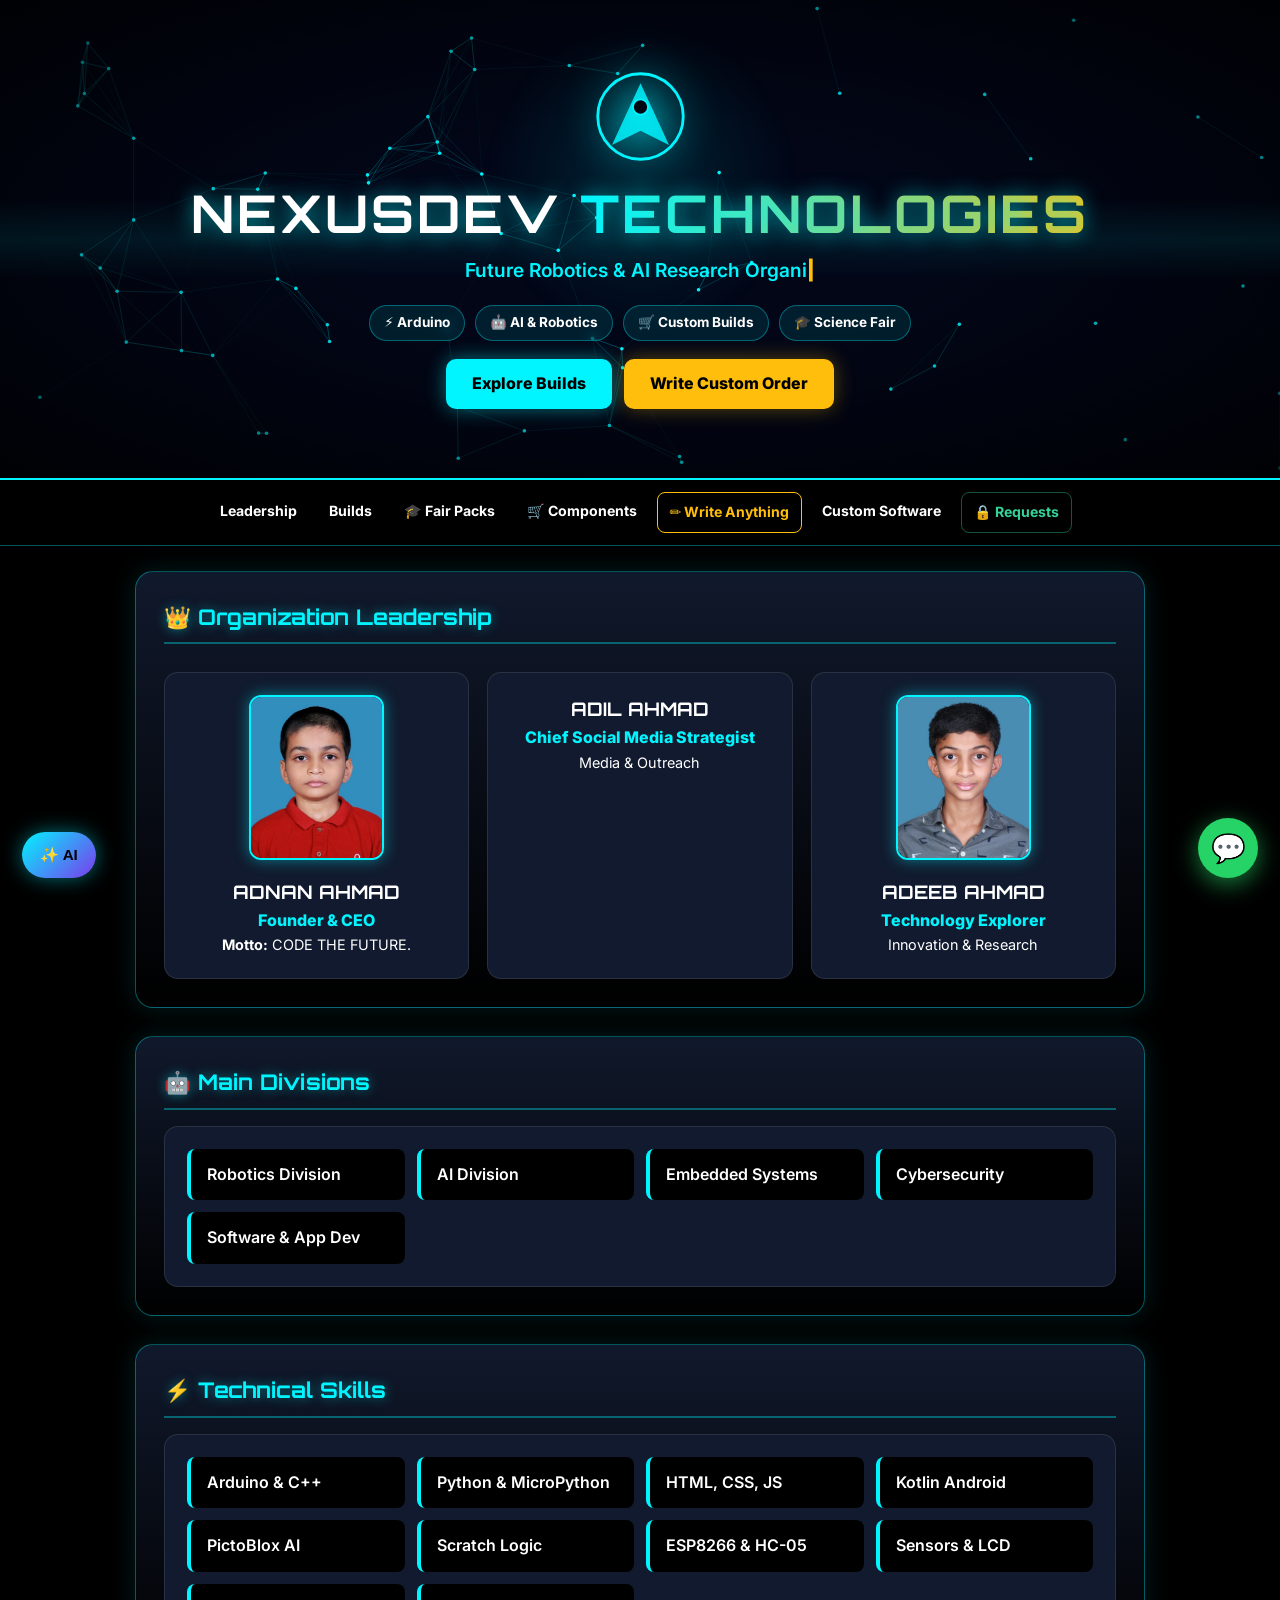
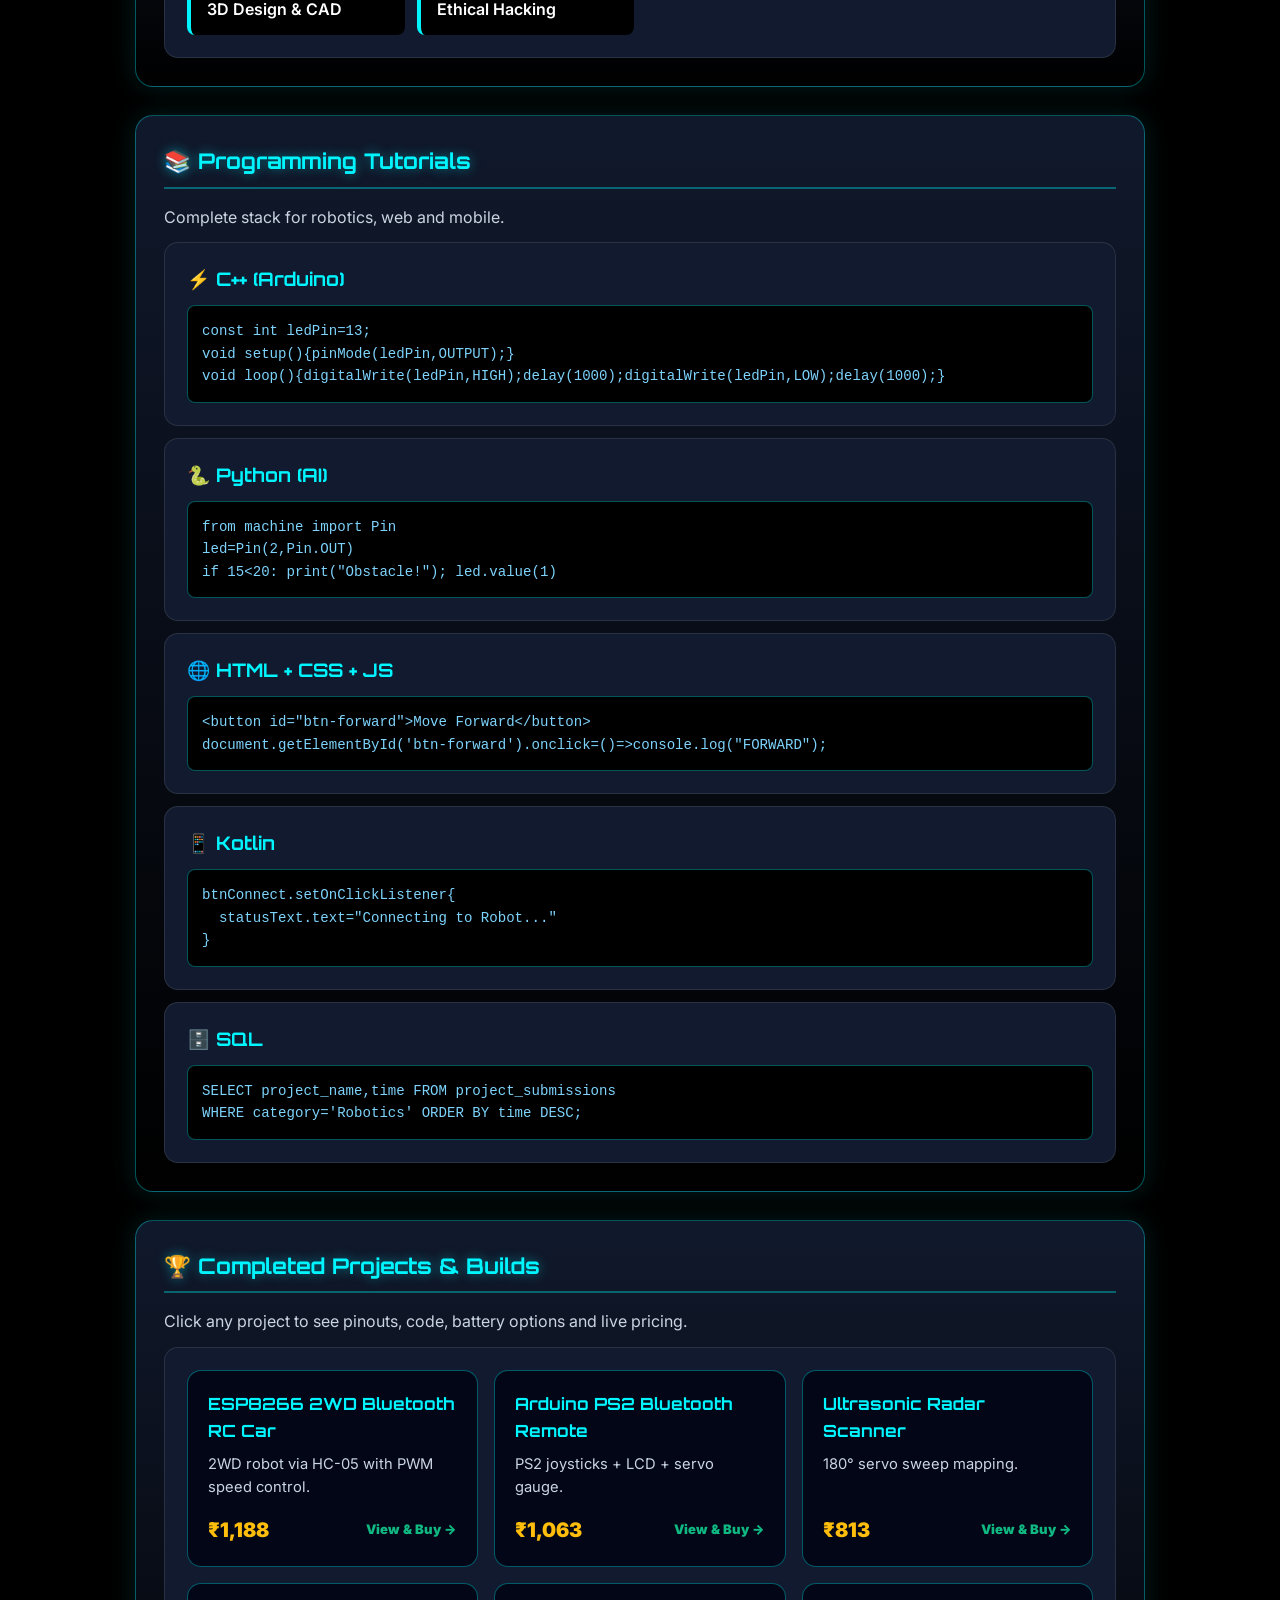
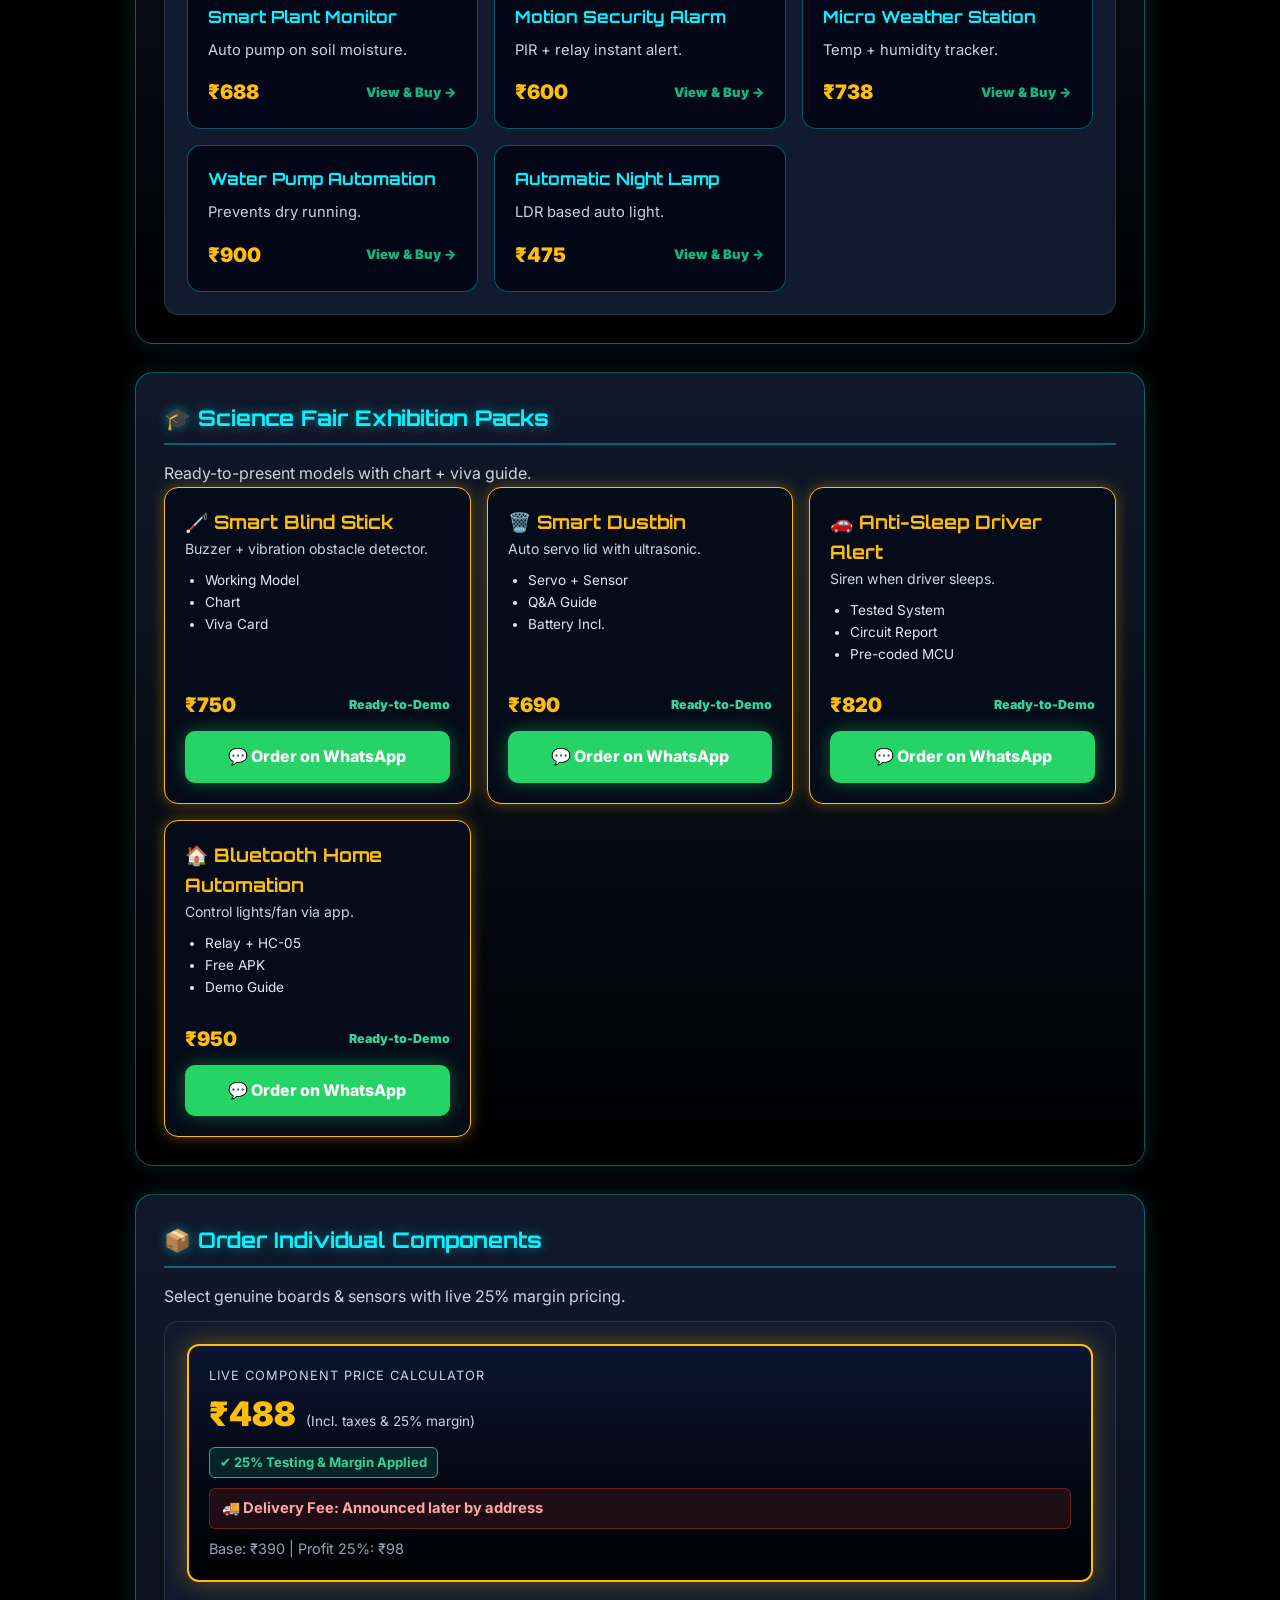
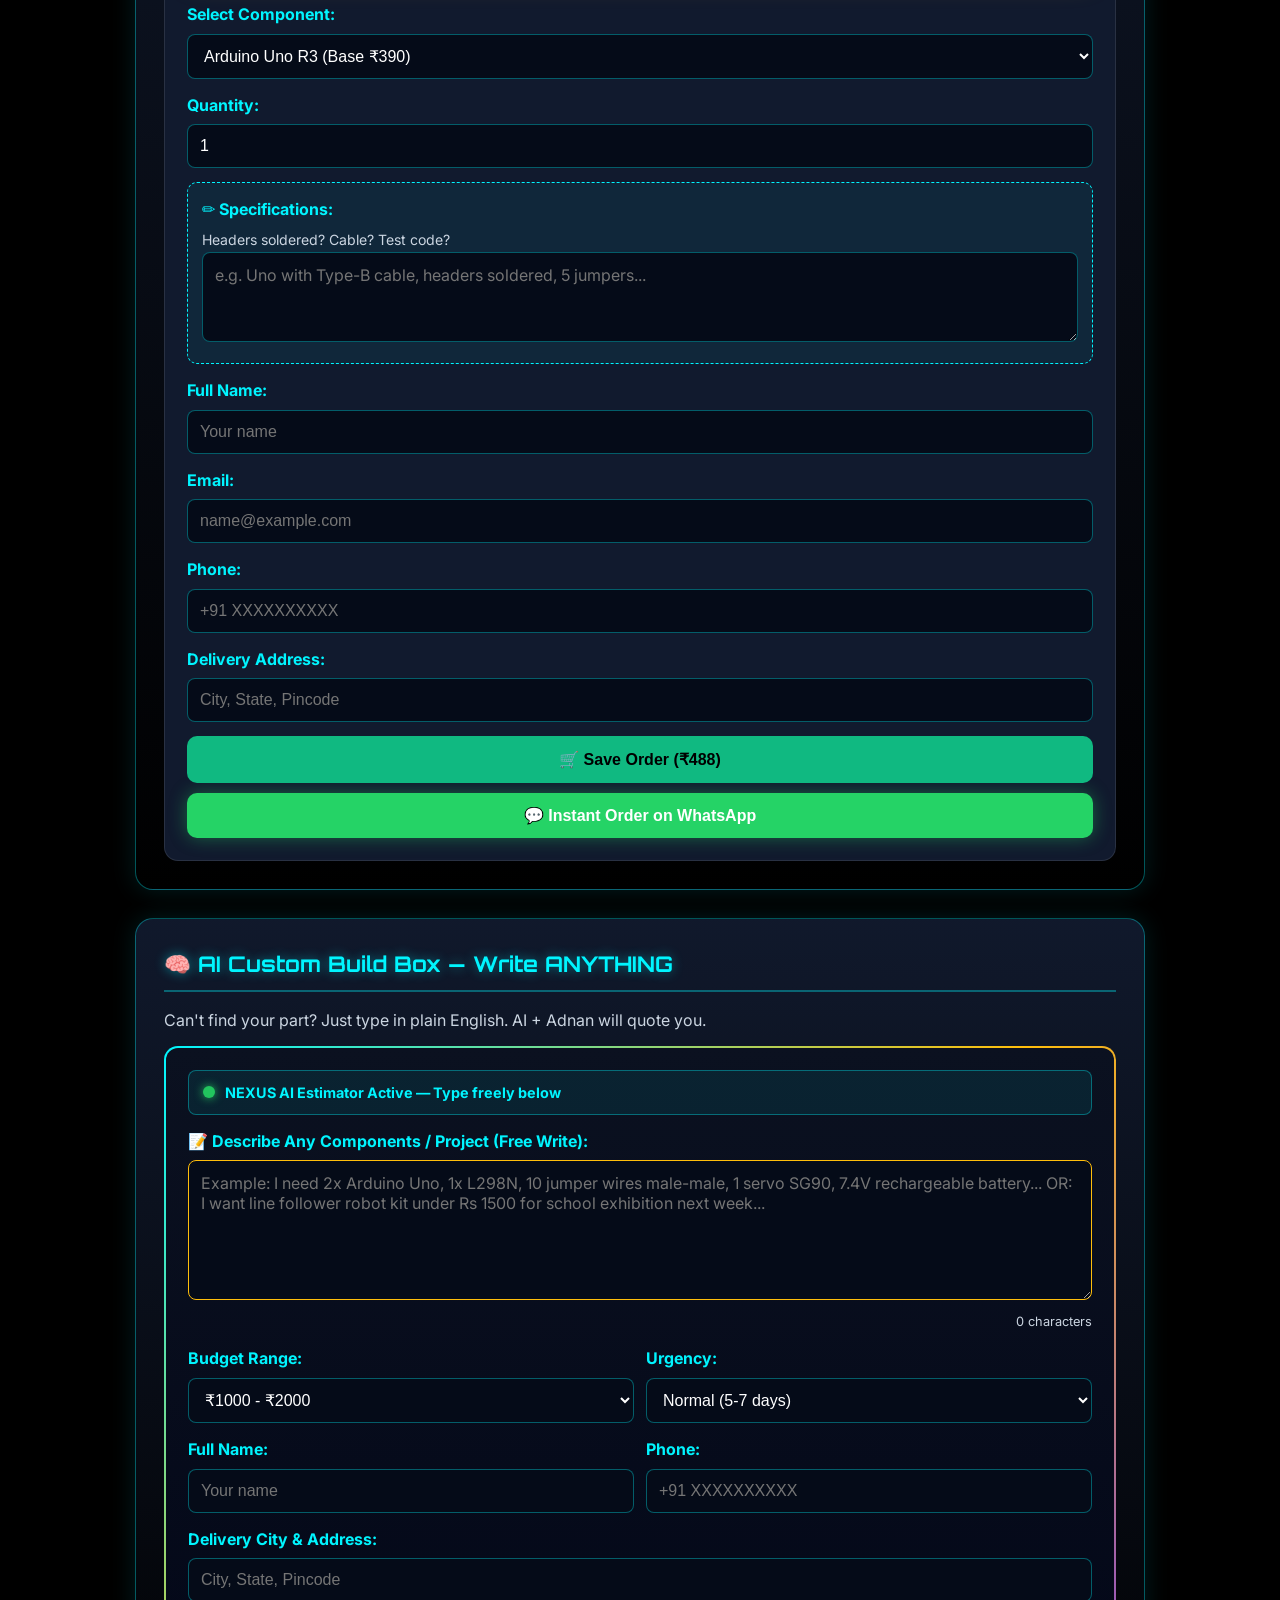
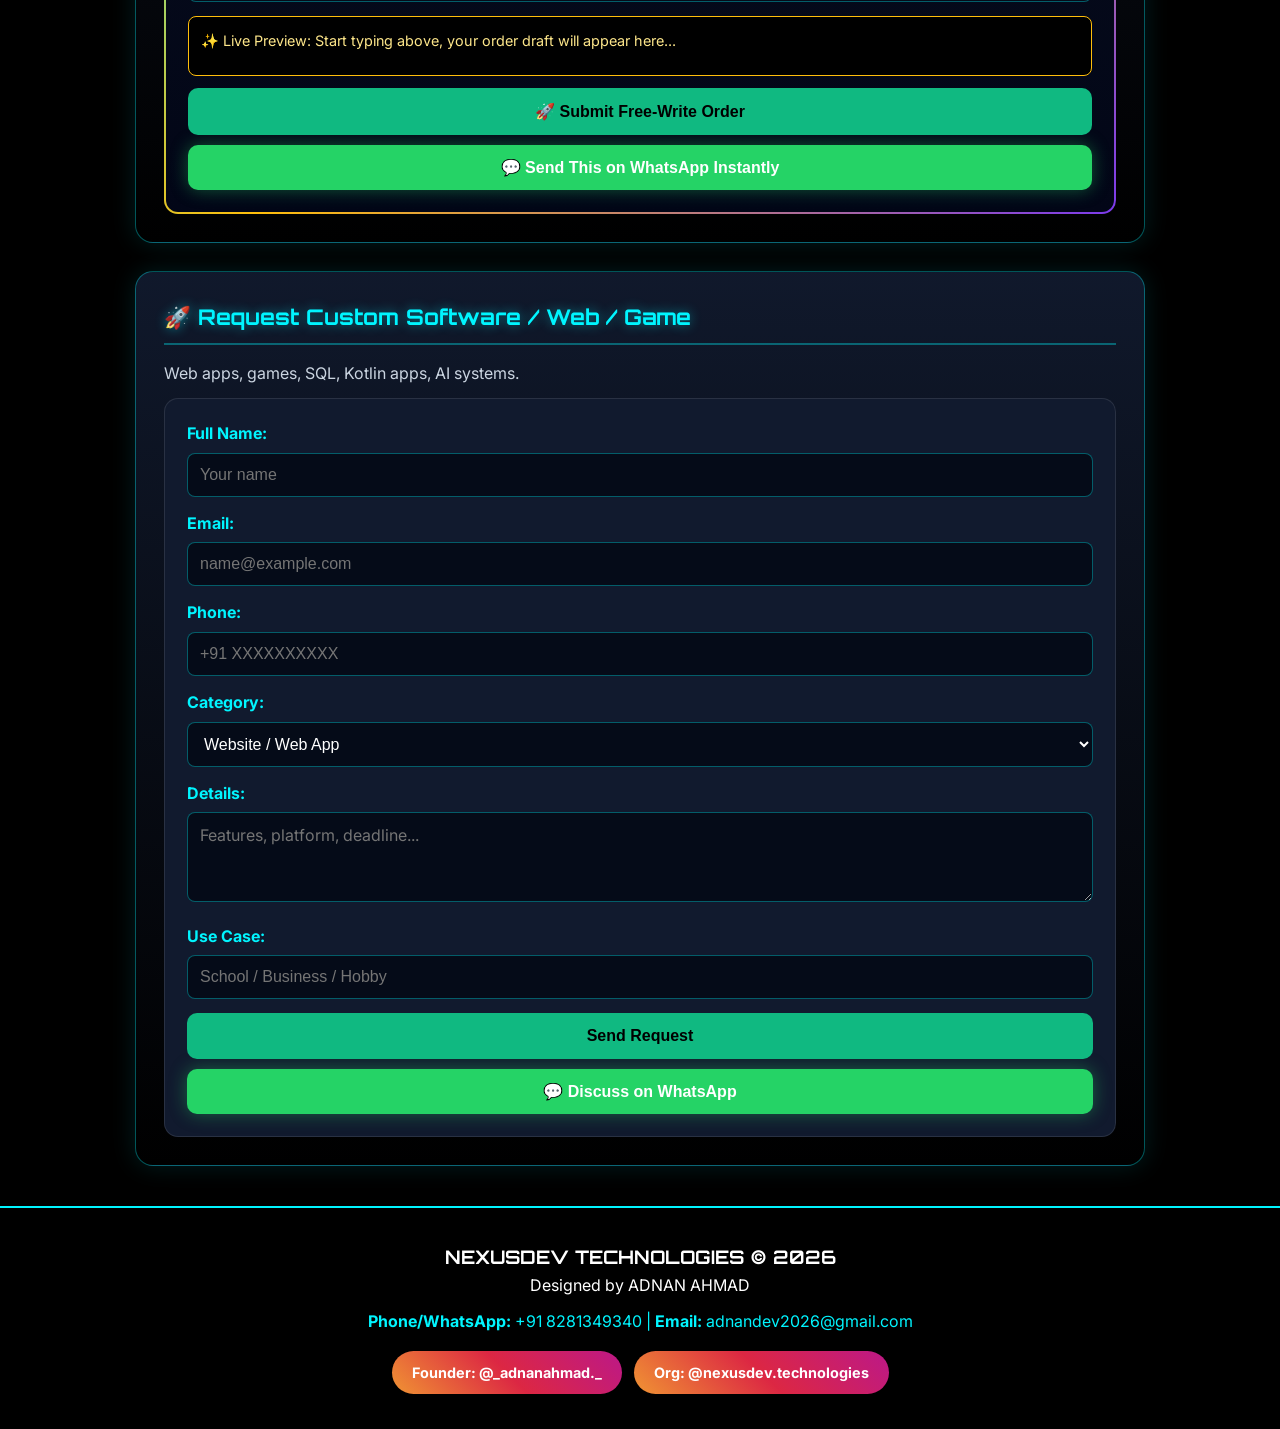
==== index.html @ d087d610 "Add files via upload" ====
<!DOCTYPE html>
<html lang="en">
<head>
<link rel="manifest" href="manifest.json">
<meta name="theme-color" content="#00f5ff">
<link rel="apple-touch-icon" href="icon-192.png">
<script>
  if ("serviceWorker" in navigator) {
    navigator.serviceWorker.register("sw.js");
  }
</script>
<meta charset="UTF-8" />
<meta name="viewport" content="width=device-width, initial-scale=1.0" />
<title>NEXUSDEV TECHNOLOGIES | Adnan Ahmad</title>
<meta name="description" content="NexusDev Technologies - Future Robotics & AI Research, Custom Builds, Components Store" />
<link rel="preconnect" href="https://fonts.googleapis.com">
<link href="https://fonts.googleapis.com/css2?family=Orbitron:wght@700;900&family=Inter:wght@400;500;700;800&display=swap" rel="stylesheet">
<link rel="stylesheet" href="style.css" />
</head>
<body>
<div id="preloader"><div class="loader-logo">NEXUSDEV</div><div class="loader-bar"><span></span></div><p>Initializing AI Systems...</p></div>
<div id="scroll-progress"></div>
<div id="cursor-glow"></div>

<a href="https://wa.me/918281349340?text=Hi%20Adnan!%20I%20visited%20NexusDev%20Technologies%20and%20I%20want%20to%20order%20a%20project%20/%20component." target="_blank" class="floating-wa-btn" title="Chat on WhatsApp">💬</a>
<button id="ai-helper-btn" onclick="toggleAiHelper()" title="Ask Nexus AI">✨ AI</button>

<div id="ai-modal">
  <div class="ai-modal-header"><span>🤖 NEXUS AI Assistant</span><button onclick="toggleAiHelper()">✕</button></div>
  <div id="ai-chat-box"><div class="ai-msg">Hi! I'm Nexus AI. Ask me about prices, Arduino, delivery, or science fair packs.</div></div>
  <div class="ai-input-row"><input id="ai-input" placeholder="Ask about projects..." onkeypress="if(event.key==='Enter')sendAiMessage()"/><button onclick="sendAiMessage()">➤</button></div>
</div>

<header class="hero">
<canvas id="ai-canvas"></canvas>
<div class="hero-overlay"></div>
<div class="hero-content">
<svg class="header-logo" viewBox="0 0 100 100" fill="none"><circle cx="50" cy="50" r="45" stroke="#00f5ff" stroke-width="3"/><polygon points="50,15 80,80 50,65 20,80" fill="#00f5ff" opacity="0.85"/><circle cx="50" cy="40" r="8" fill="#030712" stroke="#00f5ff" stroke-width="2"/></svg>
<h1>NEXUSDEV <span class="grad-text">TECHNOLOGIES</span></h1>
<p><span id="typing-text"></span><span class="typing-cursor">|</span></p>
<div class="hero-badges"><span>⚡ Arduino</span><span>🤖 AI & Robotics</span><span>🛒 Custom Builds</span><span>🎓 Science Fair</span></div>
<div class="hero-btns"><a href="#projects" onclick="showMainPage()">Explore Builds</a><a href="#free-build-box" onclick="showMainPage()" class="gold">Write Custom Order</a></div>
</div>
<div class="scanline"></div>
</header>

<nav id="mainNav">
<a href="#leadership" onclick="showMainPage()">Leadership</a>
<a href="#projects" onclick="showMainPage()">Builds</a>
<a href="#science-fair" onclick="showMainPage()">🎓 Fair Packs</a>
<a href="#components-store" onclick="showMainPage()">🛒 Components</a>
<a href="#free-build-box" onclick="showMainPage()" style="border:1px solid #ffbe0b;color:#ffbe0b">✏️ Write Anything</a>
<a href="#custom-request" onclick="showMainPage()">Custom Software</a>
<a class="admin-nav" onclick="accessSubmissions()">🔒 Requests</a>
</nav>

<main>
<div id="main-view">
<section id="leadership" class="reveal"><h2>👑 Organization Leadership</h2>
<div class="leadership-grid">
<div class="card tilt" style="text-align:center"><img src="adnan.jpg" alt="Adnan Ahmad" class="profile-img" onerror="this.style.display='none'"/><h3>ADNAN AHMAD</h3><p class="highlight">Founder & CEO</p><p style="font-size:.9rem"><strong>Motto:</strong> CODE THE FUTURE.</p></div>
<div class="card tilt" style="text-align:center"><img src="adil.jpg" alt="Adil Ahmad" class="profile-img" onerror="this.style.display='none'"/><h3>ADIL AHMAD</h3><p class="highlight">Chief Social Media Strategist</p><p style="font-size:.9rem">Media & Outreach</p></div>
<div class="card tilt" style="text-align:center"><img src="adeeb.jpg" alt="Adeeb Ahmad" class="profile-img" onerror="this.style.display='none'"/><h3>ADEEB AHMAD</h3><p class="highlight">Technology Explorer</p><p style="font-size:.9rem">Innovation & Research</p></div>
</div></section>

<section id="divisions" class="reveal"><h2>🤖 Main Divisions</h2><div class="card"><ul class="grid-list"><li class="grid-item">Robotics Division</li><li class="grid-item">AI Division</li><li class="grid-item">Embedded Systems</li><li class="grid-item">Cybersecurity</li><li class="grid-item">Software & App Dev</li></ul></div></section>

<section id="skills" class="reveal"><h2>⚡ Technical Skills</h2><div class="card"><ul class="grid-list"><li class="grid-item">Arduino & C++</li><li class="grid-item">Python & MicroPython</li><li class="grid-item">HTML, CSS, JS</li><li class="grid-item">Kotlin Android</li><li class="grid-item">PictoBlox AI</li><li class="grid-item">Scratch Logic</li><li class="grid-item">ESP8266 & HC-05</li><li class="grid-item">Sensors & LCD</li><li class="grid-item">3D Design & CAD</li><li class="grid-item">Ethical Hacking</li></ul></div></section>

<section id="programming-tutorials" class="reveal"><h2>📚 Programming Tutorials</h2>
<p class="muted">Complete stack for robotics, web and mobile.</p>
<div class="card"><h3 class="cyan">⚡ C++ (Arduino)</h3><pre><code>const int ledPin=13;
void setup(){pinMode(ledPin,OUTPUT);}
void loop(){digitalWrite(ledPin,HIGH);delay(1000);digitalWrite(ledPin,LOW);delay(1000);}</code></pre></div>
<div class="card"><h3 class="cyan">🐍 Python (AI)</h3><pre><code>from machine import Pin
led=Pin(2,Pin.OUT)
if 15<20: print("Obstacle!"); led.value(1)</code></pre></div>
<div class="card"><h3 class="cyan">🌐 HTML + CSS + JS</h3><pre><code>&lt;button id="btn-forward"&gt;Move Forward&lt;/button&gt;
document.getElementById('btn-forward').onclick=()=>console.log("FORWARD");</code></pre></div>
<div class="card"><h3 class="cyan">📱 Kotlin</h3><pre><code>btnConnect.setOnClickListener{
  statusText.text="Connecting to Robot..."
}</code></pre></div>
<div class="card"><h3 class="cyan">🗄️ SQL</h3><pre><code>SELECT project_name,time FROM project_submissions
WHERE category='Robotics' ORDER BY time DESC;</code></pre></div>
</section>

<section id="projects" class="reveal"><h2>🏆 Completed Projects & Builds</h2>
<p class="muted">Click any project to see pinouts, code, battery options and live pricing.</p>
<div class="card"><div class="projects-grid">
<div class="project-card tilt" onclick="openProject('car')"><div><h3>ESP8266 2WD Bluetooth RC Car</h3><p>2WD robot via HC-05 with PWM speed control.</p></div><div class="project-price-tag"><span>₹1,188</span><span class="click-hint">View & Buy →</span></div></div>
<div class="project-card tilt" onclick="openProject('joystick')"><div><h3>Arduino PS2 Bluetooth Remote</h3><p>PS2 joysticks + LCD + servo gauge.</p></div><div class="project-price-tag"><span>₹1,063</span><span class="click-hint">View & Buy →</span></div></div>
<div class="project-card tilt" onclick="openProject('radar')"><div><h3>Ultrasonic Radar Scanner</h3><p>180° servo sweep mapping.</p></div><div class="project-price-tag"><span>₹813</span><span class="click-hint">View & Buy →</span></div></div>
<div class="project-card tilt" onclick="openProject('plant')"><div><h3>Smart Plant Monitor</h3><p>Auto pump on soil moisture.</p></div><div class="project-price-tag"><span>₹688</span><span class="click-hint">View & Buy →</span></div></div>
<div class="project-card tilt" onclick="openProject('alarm')"><div><h3>Motion Security Alarm</h3><p>PIR + relay instant alert.</p></div><div class="project-price-tag"><span>₹600</span><span class="click-hint">View & Buy →</span></div></div>
<div class="project-card tilt" onclick="openProject('weather')"><div><h3>Micro Weather Station</h3><p>Temp + humidity tracker.</p></div><div class="project-price-tag"><span>₹738</span><span class="click-hint">View & Buy →</span></div></div>
<div class="project-card tilt" onclick="openProject('pump')"><div><h3>Water Pump Automation</h3><p>Prevents dry running.</p></div><div class="project-price-tag"><span>₹900</span><span class="click-hint">View & Buy →</span></div></div>
<div class="project-card tilt" onclick="openProject('lamp')"><div><h3>Automatic Night Lamp</h3><p>LDR based auto light.</p></div><div class="project-price-tag"><span>₹475</span><span class="click-hint">View & Buy →</span></div></div>
</div></div></section>

<section id="science-fair" class="reveal"><h2>🎓 Science Fair Exhibition Packs</h2>
<p class="muted">Ready-to-present models with chart + viva guide.</p>
<div class="projects-grid">
<div class="science-fair-card tilt"><div><h3>🦯 Smart Blind Stick</h3><p class="muted small">Buzzer + vibration obstacle detector.</p><ul class="tick"><li>Working Model</li><li>Chart</li><li>Viva Card</li></ul></div><div><div class="project-price-tag"><span>₹750</span><span class="ready">Ready-to-Demo</span></div><a class="whatsapp-btn" target="_blank" href="https://wa.me/918281349340?text=Hi%20Adnan!%20I%20want%20Blind%20Stick%20Pack">💬 Order on WhatsApp</a></div></div>
<div class="science-fair-card tilt"><div><h3>🗑️ Smart Dustbin</h3><p class="muted small">Auto servo lid with ultrasonic.</p><ul class="tick"><li>Servo + Sensor</li><li>Q&A Guide</li><li>Battery Incl.</li></ul></div><div><div class="project-price-tag"><span>₹690</span><span class="ready">Ready-to-Demo</span></div><a class="whatsapp-btn" target="_blank" href="https://wa.me/918281349340?text=Hi%20Adnan!%20I%20want%20Smart%20Dustbin%20Pack">💬 Order on WhatsApp</a></div></div>
<div class="science-fair-card tilt"><div><h3>🚗 Anti-Sleep Driver Alert</h3><p class="muted small">Siren when driver sleeps.</p><ul class="tick"><li>Tested System</li><li>Circuit Report</li><li>Pre-coded MCU</li></ul></div><div><div class="project-price-tag"><span>₹820</span><span class="ready">Ready-to-Demo</span></div><a class="whatsapp-btn" target="_blank" href="https://wa.me/918281349340?text=Hi%20Adnan!%20I%20want%20Anti-Sleep%20Pack">💬 Order on WhatsApp</a></div></div>
<div class="science-fair-card tilt"><div><h3>🏠 Bluetooth Home Automation</h3><p class="muted small">Control lights/fan via app.</p><ul class="tick"><li>Relay + HC-05</li><li>Free APK</li><li>Demo Guide</li></ul></div><div><div class="project-price-tag"><span>₹950</span><span class="ready">Ready-to-Demo</span></div><a class="whatsapp-btn" target="_blank" href="https://wa.me/918281349340?text=Hi%20Adnan!%20I%20want%20Smart%20Home%20Pack">💬 Order on WhatsApp</a></div></div>
</div></section>

<section id="components-store" class="reveal"><h2>📦 Order Individual Components</h2>
<p class="muted">Select genuine boards & sensors with live 25% margin pricing.</p>
<div class="card">
<div class="pricing-box" style="margin-top:0;margin-bottom:20px">
<div class="price-label">Live Component Price Calculator</div>
<div class="price-main"><span id="comp-total-display">₹488</span><span class="price-sub">(Incl. taxes & 25% margin)</span></div>
<div class="badge-profit">✔ 25% Testing & Margin Applied</div>
<div class="delivery-notice">🚚 Delivery Fee: <strong>Announced later by address</strong></div>
<div class="base-line">Base: <span id="comp-base-display">₹390</span> | Profit 25%: <span id="comp-profit-display">₹98</span></div>
</div>
<form id="component-order-form" onsubmit="handleComponentSubmit(event)">
<div class="form-group"><label>Select Component:</label><select id="comp_item" onchange="updateComponentPrice()">
<option value="Arduino Uno R3 Microcontroller Board" data-price="390">Arduino Uno R3 (Base ₹390)</option>
<option value="ESP8266 NodeMCU Wi-Fi Board" data-price="320">ESP8266 NodeMCU (Base ₹320)</option>
<option value="ESP32 Dual-Core Board" data-price="480">ESP32 Dual-Core (Base ₹480)</option>
<option value="Arduino Nano V3" data-price="260">Arduino Nano V3 (Base ₹260)</option>
<option value="HC-05 Bluetooth Module" data-price="290">HC-05 Bluetooth (Base ₹290)</option>
<option value="L298N Motor Driver" data-price="190">L298N Driver (Base ₹190)</option>
<option value="HC-SR04 Ultrasonic Sensor" data-price="130">HC-SR04 (Base ₹130)</option>
<option value="SG90 Servo 9g" data-price="140">SG90 Servo (Base ₹140)</option>
<option value="DHT11 Sensor" data-price="120">DHT11 (Base ₹120)</option>
<option value="Soil Moisture Sensor" data-price="110">Soil Sensor (Base ₹110)</option>
<option value="5V Relay Module" data-price="90">5V Relay (Base ₹90)</option>
<option value="16x2 I2C LCD" data-price="240">16x2 I2C LCD (Base ₹240)</option>
<option value="Other Custom Component" data-price="200">Other Custom (Base ₹200)</option>
</select></div>
<div class="form-group"><label>Quantity:</label><input type="number" id="comp_quantity" value="1" min="1" max="50" oninput="updateComponentPrice()" /></div>
<div class="customization-box"><div class="form-group" style="margin:0"><label>✏️ Specifications:</label><p class="muted small">Headers soldered? Cable? Test code?</p><textarea id="comp_customization" placeholder="e.g. Uno with Type-B cable, headers soldered, 5 jumpers..."></textarea></div></div>
<div class="form-group"><label>Full Name:</label><input id="comp_user_name" required placeholder="Your name"/></div>
<div class="form-group"><label>Email:</label><input id="comp_user_email" type="email" required placeholder="name@example.com"/></div>
<div class="form-group"><label>Phone:</label><input id="comp_user_phone" required placeholder="+91 XXXXXXXXXX"/></div>
<div class="form-group"><label>Delivery Address:</label><input id="comp_user_address" required placeholder="City, State, Pincode"/></div>
<button class="submit-btn" type="submit">🛒 Save Order (<span id="comp-btn-display">₹488</span>)</button>
<button class="whatsapp-btn" type="button" onclick="orderComponentWhatsApp()">💬 Instant Order on WhatsApp</button>
</form><div id="comp-summary" class="summary-box"></div>
</div></section>

<section id="free-build-box" class="reveal"><h2>🧠 AI Custom Build Box — Write ANYTHING</h2>
<p class="muted">Can't find your part? Just type in plain English. AI + Adnan will quote you.</p>
<div class="card ai-glow-card">
<div class="ai-thinking-bar"><span class="pulse-dot"></span> NEXUS AI Estimator Active — Type freely below</div>
<form id="freeform-order-form" onsubmit="handleFreeformSubmit(event)">
<div class="form-group"><label for="free_items">📝 Describe Any Components / Project (Free Write):</label>
<textarea id="free_items" required oninput="updateFreeformPreview()" placeholder="Example: I need 2x Arduino Uno, 1x L298N, 10 jumper wires male-male, 1 servo SG90, 7.4V rechargeable battery... OR: I want line follower robot kit under Rs 1500 for school exhibition next week..."></textarea>
<div id="free-live-count">0 characters</div></div>
<div class="form-grid-2">
<div class="form-group"><label>Budget Range:</label><select id="free_budget"><option>Under ₹500</option><option>₹500 - ₹1000</option><option selected>₹1000 - ₹2000</option><option>₹2000 - ₹5000</option><option>₹5000+ / No Limit</option></select></div>
<div class="form-group"><label>Urgency:</label><select id="free_urgency"><option>Normal (5-7 days)</option><option>Fast (2-3 days)</option><option>Urgent (Tomorrow / Fair)</option></select></div>
</div>
<div class="form-grid-2">
<div class="form-group"><label>Full Name:</label><input id="free_name" required placeholder="Your name"/></div>
<div class="form-group"><label>Phone:</label><input id="free_phone" required placeholder="+91 XXXXXXXXXX"/></div>
</div>
<div class="form-group"><label>Delivery City & Address:</label><input id="free_address" required placeholder="City, State, Pincode"/></div>
<div id="free-preview-box" class="free-preview">✨ Live Preview: Start typing above, your order draft will appear here...</div>
<button class="submit-btn" type="submit">🚀 Submit Free-Write Order</button>
<button class="whatsapp-btn" type="button" onclick="orderFreeformWhatsApp()">💬 Send This on WhatsApp Instantly</button>
</form><div id="free-summary" class="summary-box"></div>
</div></section>

<section id="custom-request" class="reveal"><h2>🚀 Request Custom Software / Web / Game</h2>
<p class="muted">Web apps, games, SQL, Kotlin apps, AI systems.</p>
<div class="card"><form id="custom-dev-form" onsubmit="handleCustomSubmit(event)">
<div class="form-group"><label>Full Name:</label><input id="custom_name" required placeholder="Your name"/></div>
<div class="form-group"><label>Email:</label><input id="custom_email" type="email" required placeholder="name@example.com"/></div>
<div class="form-group"><label>Phone:</label><input id="custom_phone" required placeholder="+91 XXXXXXXXXX"/></div>
<div class="form-group"><label>Category:</label><select id="custom_type"><option>Website / Web App</option><option>Game (Scratch, Unity C#)</option><option>Database & SQL</option><option>Android App (Kotlin)</option><option>Robotics & AI Code</option><option>Other Software</option></select></div>
<div class="form-group"><label>Details:</label><textarea id="custom_details" required placeholder="Features, platform, deadline..."></textarea></div>
<div class="form-group"><label>Use Case:</label><input id="custom_org" required placeholder="School / Business / Hobby"/></div>
<button class="submit-btn" type="submit">Send Request</button>
<button class="whatsapp-btn" type="button" onclick="orderCustomDevWhatsApp()">💬 Discuss on WhatsApp</button>
</form><div id="custom-summary" class="summary-box"></div></div></section>
</div>

<div id="project-detail-view"><button class="back-btn" onclick="showMainPage()">← Back</button><section id="detail-content"></section></div>
<div id="admin-view"><button class="back-btn" onclick="showMainPage()">← Back</button><section><h2>📬 Live Submissions Panel</h2><p class="muted">Authorized Portal</p><button class="submit-btn" style="width:auto;margin-bottom:20px" onclick="fetchSubmissions()">🔄 Refresh</button><div id="submissions-list"></div></section></div>
</main>

<footer><h3>NEXUSDEV TECHNOLOGIES © 2026</h3><p>Designed by ADNAN AHMAD</p><div class="contact-info"><p><strong>Phone/WhatsApp:</strong> +91 8281349340 | <strong>Email:</strong> adnandev2026@gmail.com</p></div>
<div class="social-container"><a class="instagram-badge" target="_blank" href="https://www.instagram.com/_adnanahmad._/">Founder: @_adnanahmad._</a><a class="instagram-badge" target="_blank" href="https://www.instagram.com/nexusdev.technologies/">Org: @nexusdev.technologies</a></div></footer>
<script src="script.js"></script>
</body>
</html>
---- style.css ----
:root{
--bg:#000000; --bg-card:#0a1020; --bg-surface:#111a2e; --bg-input:#050b18;
--cyan:#00f5ff; --cyan-glow:rgba(0,245,255,.45);
--gold:#ffbe0b; --gold-glow:rgba(255,190,11,.35);
--green:#10b981; --wa:#25d366; --white:#fff; --muted:#cbd5e1;
--border:rgba(0,245,255,.35);
}
*{box-sizing:border-box;margin:0;padding:0}
html{scroll-behavior:smooth}
body{font-family:'Inter',system-ui,sans-serif;background:var(--bg);color:var(--white);line-height:1.6;overflow-x:hidden}
h1,h2,h3{font-family:'Orbitron','Inter',sans-serif}
a:focus,button:focus,input:focus,select:focus,textarea:focus{outline:3px solid var(--cyan);outline-offset:2px}
.muted{color:var(--muted)} .small{font-size:.88rem} .cyan{color:var(--cyan)}
/* Preloader */
#preloader{position:fixed;inset:0;background:#000;z-index:9999;display:flex;flex-direction:column;align-items:center;justify-content:center;gap:15px;transition:opacity .6s,visibility .6s}
#preloader.hide{opacity:0;visibility:hidden}
.loader-logo{font-family:Orbitron;font-size:2rem;letter-spacing:4px;background:linear-gradient(90deg,#00f5ff,#ffbe0b,#00f5ff);background-size:200%;-webkit-background-clip:text;background-clip:text;color:transparent;animation:gradShift 2s linear infinite}
.loader-bar{width:260px;height:6px;background:#111;border-radius:99px;overflow:hidden;border:1px solid var(--border)}
.loader-bar span{display:block;height:100%;width:40%;background:var(--cyan);box-shadow:0 0 15px var(--cyan);animation:load 1.2s infinite ease-in-out}
@keyframes load{0%{transform:translateX(-100%)}100%{transform:translateX(350%)}}
@keyframes gradShift{to{background-position:200%}}
/* Progress + Cursor */
#scroll-progress{position:fixed;top:0;left:0;height:4px;width:0;background:linear-gradient(90deg,var(--cyan),var(--gold));z-index:1000;box-shadow:0 0 10px var(--cyan)}
#cursor-glow{position:fixed;width:320px;height:320px;border-radius:50%;pointer-events:none;z-index:1;background:radial-gradient(circle,rgba(0,245,255,.12),transparent 70%);transform:translate(-50%,-50%);left:50%;top:20%}
/* Hero */
.hero{position:relative;min-height:480px;display:flex;align-items:center;justify-content:center;text-align:center;overflow:hidden;background:#020617;border-bottom:2px solid var(--cyan)}
#ai-canvas{position:absolute;inset:0;width:100%;height:100%}
.hero-overlay{position:absolute;inset:0;background:radial-gradient(ellipse at center,transparent 30%,rgba(0,0,0,.8) 100%)}
.hero-content{position:relative;z-index:2;padding:50px 20px;animation:fadeUp 1s ease}
.header-logo{width:95px;height:95px;filter:drop-shadow(0 0 18px var(--cyan));animation:float 3s ease-in-out infinite}
@keyframes float{0%,100%{transform:translateY(0)}50%{transform:translateY(-12px)}}
@keyframes fadeUp{from{opacity:0;transform:translateY(30px)}to{opacity:1;transform:none}}
.hero h1{font-size:clamp(28px,6vw,52px);letter-spacing:3px;text-shadow:0 0 20px rgba(0,245,255,.6)}
.grad-text{background:linear-gradient(90deg,var(--cyan),var(--gold));-webkit-background-clip:text;background-clip:text;color:transparent}
.hero p{font-size:1.2rem;color:var(--cyan);min-height:32px;font-weight:600}
.typing-cursor{animation:blink 1s infinite;color:var(--gold);font-weight:900}
@keyframes blink{50%{opacity:0}}
.hero-badges{display:flex;gap:10px;justify-content:center;flex-wrap:wrap;margin:18px 0}
.hero-badges span{background:rgba(0,245,255,.1);border:1px solid var(--border);padding:6px 14px;border-radius:99px;font-size:.85rem;font-weight:700;backdrop-filter:blur(6px)}
.hero-btns{display:flex;gap:12px;justify-content:center;flex-wrap:wrap;margin-top:10px}
.hero-btns a{padding:12px 26px;border-radius:10px;font-weight:800;text-decoration:none;background:var(--cyan);color:#000;box-shadow:0 0 20px var(--cyan-glow);transition:.25s}
.hero-btns a.gold{background:var(--gold);box-shadow:0 0 20px var(--gold-glow)}
.hero-btns a:hover{transform:translateY(-3px) scale(1.03)}
.scanline{position:absolute;left:0;right:0;height:80px;background:linear-gradient(transparent,rgba(0,245,255,.08),transparent);animation:scan 4s linear infinite}
@keyframes scan{0%{top:-80px}100%{top:100%}}
/* Nav */
nav{background:rgba(0,0,0,.9);backdrop-filter:blur(12px);display:flex;justify-content:center;gap:8px;flex-wrap:wrap;padding:12px;position:sticky;top:0;z-index:100;border-bottom:1px solid var(--border)}
nav a{color:#fff;text-decoration:none;font-weight:700;font-size:.88rem;padding:8px 12px;border-radius:8px;transition:.2s}
nav a:hover{color:var(--cyan);background:rgba(0,245,255,.12)}
.admin-nav{color:#34d399!important;border:1px solid rgba(52,211,153,.4)}
/* Layout */
main{max-width:1040px;margin:25px auto;padding:0 15px;position:relative;z-index:2}
section{margin-bottom:28px;padding:28px;background:linear-gradient(180deg,rgba(17,26,46,.95),rgba(0,0,0,.98));border-radius:18px;border:1px solid var(--border);box-shadow:0 0 25px rgba(0,245,255,.12)}
h2{color:var(--cyan);margin-bottom:16px;border-bottom:2px solid var(--border);padding-bottom:8px;font-size:1.35rem;text-shadow:0 0 12px var(--cyan-glow)}
.reveal{opacity:0;transform:translateY(40px);transition:all .8s cubic-bezier(.16,1,.3,1)}
.reveal.visible{opacity:1;transform:none}
.leadership-grid{display:grid;grid-template-columns:repeat(auto-fit,minmax(210px,1fr));gap:18px}
.card{background:var(--bg-surface);padding:22px;border-radius:14px;margin-top:12px;border:1px solid rgba(255,255,255,.1)}
.profile-img{width:135px;height:165px;object-fit:cover;border-radius:12px;border:2px solid var(--cyan);box-shadow:0 0 15px var(--cyan-glow);margin-bottom:10px}
.highlight{color:var(--cyan);font-weight:800}
.grid-list{display:grid;grid-template-columns:repeat(auto-fit,minmax(200px,1fr));gap:12px;list-style:none}
.grid-item{background:#000;padding:13px 16px;border-radius:8px;border-left:4px solid var(--cyan);font-weight:600}
.projects-grid{display:grid;grid-template-columns:repeat(auto-fit,minmax(270px,1fr));gap:16px}
.project-card{background:#020617;padding:20px;border-radius:14px;border:1px solid var(--border);cursor:pointer;transition:.3s;display:flex;flex-direction:column;justify-content:space-between;transform-style:preserve-3d}
.project-card:hover{border-color:var(--cyan);box-shadow:0 0 25px var(--cyan-glow);transform:translateY(-6px)}
.project-card h3{color:var(--cyan);margin-bottom:8px;font-size:1.05rem}
.project-card p{color:var(--muted);font-size:.92rem}
.project-price-tag{margin-top:14px;font-size:1.25rem;color:var(--gold);font-weight:900;display:flex;justify-content:space-between;align-items:center}
.click-hint{font-size:.82rem;color:var(--green)}
#project-detail-view,#admin-view{display:none}
.back-btn{background:var(--cyan);color:#000;border:0;padding:10px 22px;font-weight:800;border-radius:8px;cursor:pointer;margin-bottom:18px}
pre{background:#000;padding:14px;border-radius:8px;border:1px solid var(--border);overflow-x:auto;color:#7dd3fc;font-family:Consolas,monospace;font-size:.88rem;margin-top:10px;white-space:pre-wrap}
table{width:100%;border-collapse:collapse;margin-top:12px}
th,td{border:1px solid var(--border);padding:10px;text-align:left;font-size:.92rem}
th{background:#000;color:var(--cyan)}
.pricing-box{background:linear-gradient(180deg,#0b1430,#000);border:2px solid var(--gold);border-radius:12px;padding:20px;margin-top:18px;box-shadow:0 0 25px var(--gold-glow)}
.price-label{color:var(--muted);font-size:.8rem;text-transform:uppercase;letter-spacing:1px}
.price-main{font-size:2.1rem;color:var(--gold);font-weight:900;display:flex;align-items:baseline;gap:10px;flex-wrap:wrap}
.price-sub{font-size:.85rem;color:var(--muted);font-weight:400}
.badge-profit{background:rgba(16,185,129,.15);border:1px solid var(--green);color:#34d399;padding:4px 10px;border-radius:6px;font-size:.82rem;font-weight:700;display:inline-block;margin-top:6px}
.delivery-notice{margin-top:10px;padding:8px 12px;background:rgba(239,68,68,.12);border:1px solid rgba(239,68,68,.35);border-radius:6px;color:#fca5a5;font-weight:700;font-size:.92rem}
.base-line{margin-top:8px;font-size:.9rem;color:#94a3b8}
.form-group{margin-bottom:14px}
.form-group label{display:block;margin-bottom:6px;color:var(--cyan);font-weight:700}
.form-group input,.form-group select,.form-group textarea{width:100%;padding:12px;background:var(--bg-input);border:1px solid var(--border);border-radius:8px;color:#fff;font-size:1rem}
.form-group textarea{resize:vertical;min-height:90px;font-family:inherit}
.customization-box{background:rgba(0,245,255,.06);border:1px dashed var(--cyan);border-radius:10px;padding:14px;margin:14px 0}
.form-grid-2{display:grid;grid-template-columns:1fr 1fr;gap:12px}
@media(max-width:600px){.form-grid-2{grid-template-columns:1fr}}
.submit-btn{background:var(--green);color:#000;font-weight:800;border:0;padding:14px;border-radius:10px;cursor:pointer;font-size:1rem;width:100%;transition:.2s}
.submit-btn:hover{background:#34d399;box-shadow:0 0 20px rgba(52,211,153,.5)}
.whatsapp-btn{background:var(--wa);color:#fff;font-weight:800;border:0;padding:13px;border-radius:10px;cursor:pointer;font-size:1rem;display:flex;align-items:center;justify-content:center;gap:8px;width:100%;text-decoration:none;margin-top:10px;box-shadow:0 0 18px rgba(37,211,102,.4);transition:.25s}
.whatsapp-btn:hover{transform:scale(1.02);box-shadow:0 0 28px rgba(37,211,102,.7)}
.floating-wa-btn{position:fixed;bottom:22px;right:22px;background:var(--wa);width:60px;height:60px;border-radius:50%;display:flex;align-items:center;justify-content:center;font-size:28px;z-index:999;text-decoration:none;box-shadow:0 6px 25px rgba(37,211,102,.6);animation:float 3s infinite}
#ai-helper-btn{position:fixed;bottom:22px;left:22px;background:linear-gradient(135deg,#00f5ff,#7c3aed);border:0;color:#000;font-weight:900;padding:14px 18px;border-radius:99px;cursor:pointer;z-index:999;box-shadow:0 0 20px var(--cyan-glow);font-size:.95rem}
.ok-btn{background:#0284c7;color:#fff;font-weight:700;border:0;padding:8px 16px;border-radius:6px;cursor:pointer;margin-top:10px}
.summary-box{display:none;margin-top:18px;background:#000;border:2px dashed var(--cyan);padding:18px;border-radius:10px;font-family:Consolas,monospace;font-size:.9rem}
.sub-card{background:var(--bg-surface);border:1px solid var(--border);border-radius:10px;padding:16px;margin-bottom:12px;font-family:Consolas,monospace;font-size:.9rem}
.science-fair-card{background:#050b18;border:1px solid var(--gold);border-radius:14px;padding:20px;box-shadow:0 0 15px var(--gold-glow);display:flex;flex-direction:column;justify-content:space-between}
.science-fair-card h3{color:var(--gold)}
.tick{margin:10px 0 10px 20px;font-size:.85rem;color:#e2e8f0}
.ready{font-size:.78rem;color:#34d399}
/* AI Box */
.ai-glow-card{border:2px solid transparent;background:linear-gradient(#0b1120,#020617) padding-box,linear-gradient(135deg,#00f5ff,#ffbe0b,#7c3aed) border-box;position:relative;overflow:hidden}
.ai-thinking-bar{display:flex;align-items:center;gap:10px;background:rgba(0,245,255,.08);border:1px solid var(--border);padding:10px 14px;border-radius:8px;margin-bottom:14px;font-weight:700;color:var(--cyan);font-size:.9rem}
.pulse-dot{width:12px;height:12px;border-radius:50%;background:#22c55e;box-shadow:0 0 10px #22c55e;animation:blink 1.2s infinite}
#free_items{min-height:140px;border-color:var(--gold)!important;font-size:1rem}
#free-live-count{font-size:.8rem;color:var(--muted);text-align:right;margin-top:4px}
.free-preview{background:#000;border:1px solid var(--gold);border-radius:8px;padding:12px;margin:12px 0;font-size:.9rem;color:#fde68a;white-space:pre-wrap;min-height:60px}
/* AI Modal */
#ai-modal{position:fixed;bottom:95px;left:22px;width:320px;max-width:90vw;background:#050b18;border:1px solid var(--cyan);border-radius:14px;z-index:1000;display:none;flex-direction:column;overflow:hidden;box-shadow:0 0 30px var(--cyan-glow)}
#ai-modal.open{display:flex;animation:fadeUp .3s}
.ai-modal-header{display:flex;justify-content:space-between;align-items:center;background:linear-gradient(90deg,#082f49,#000);padding:12px 14px;font-weight:800;color:var(--cyan);border-bottom:1px solid var(--border)}
.ai-modal-header button{background:transparent;border:0;color:#fff;font-size:1rem;cursor:pointer}
#ai-chat-box{height:220px;overflow-y:auto;padding:12px;display:flex;flex-direction:column;gap:8px}
.ai-msg,.user-msg{padding:8px 12px;border-radius:10px;font-size:.88rem;max-width:90%}
.ai-msg{background:rgba(0,245,255,.12);border:1px solid var(--border);align-self:flex-start}
.user-msg{background:rgba(255,190,11,.15);border:1px solid var(--gold);align-self:flex-end}
.ai-input-row{display:flex;gap:8px;padding:10px;border-top:1px solid var(--border)}
.ai-input-row input{flex:1;background:#000;border:1px solid var(--border);border-radius:8px;padding:10px;color:#fff}
.ai-input-row button{background:var(--cyan);border:0;border-radius:8px;padding:0 14px;font-weight:900;cursor:pointer}
footer{background:#000;text-align:center;padding:35px 20px;margin-top:40px;border-top:2px solid var(--cyan)}
.contact-info{margin-top:10px;color:var(--cyan)}
.social-container{display:flex;justify-content:center;gap:12px;flex-wrap:wrap;margin-top:16px}
.instagram-badge{padding:10px 20px;background:linear-gradient(45deg,#f09433,#dc2743,#bc1888);color:#fff;text-decoration:none;border-radius:99px;font-weight:700;font-size:.9rem}
@media(max-width:640px){section{padding:18px}.hero{min-height:420px}}
@media(prefers-reduced-motion:reduce){*{animation:none!important;transition:none!important}.reveal{opacity:1;transform:none}}
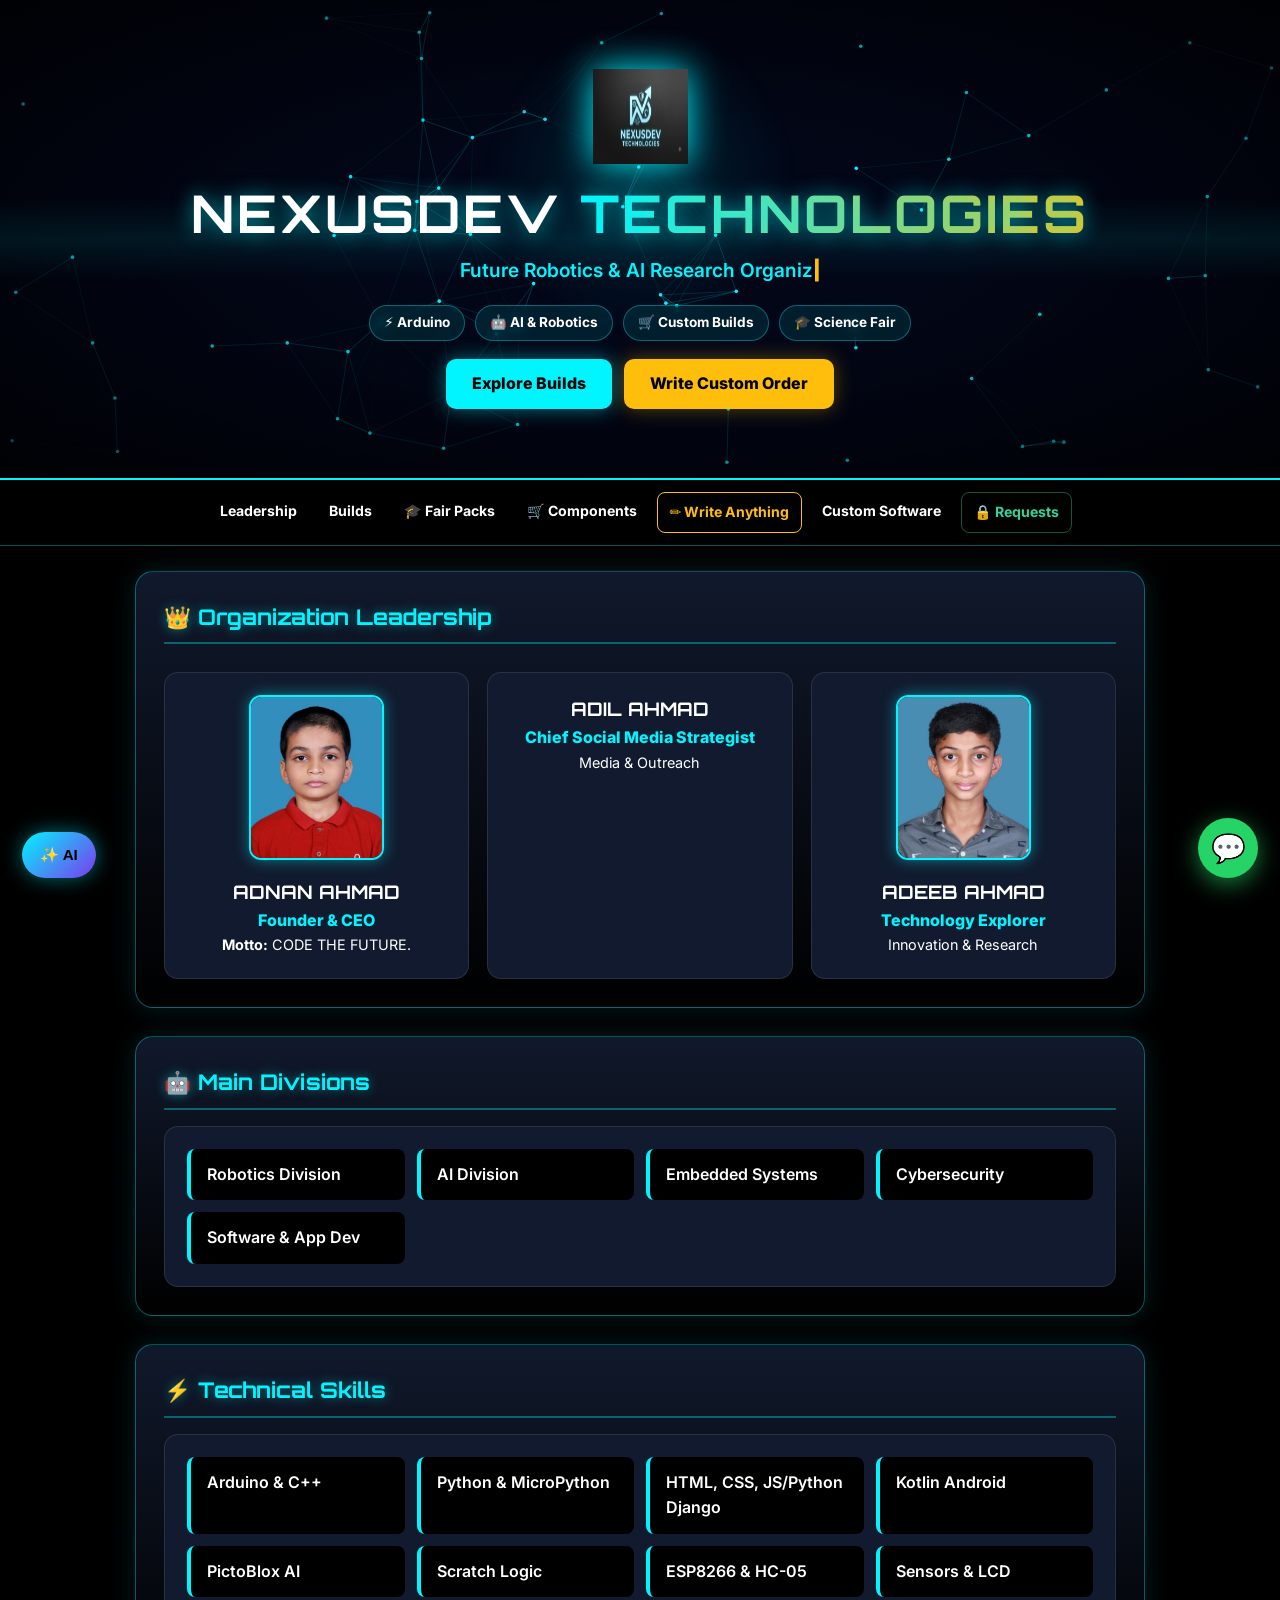
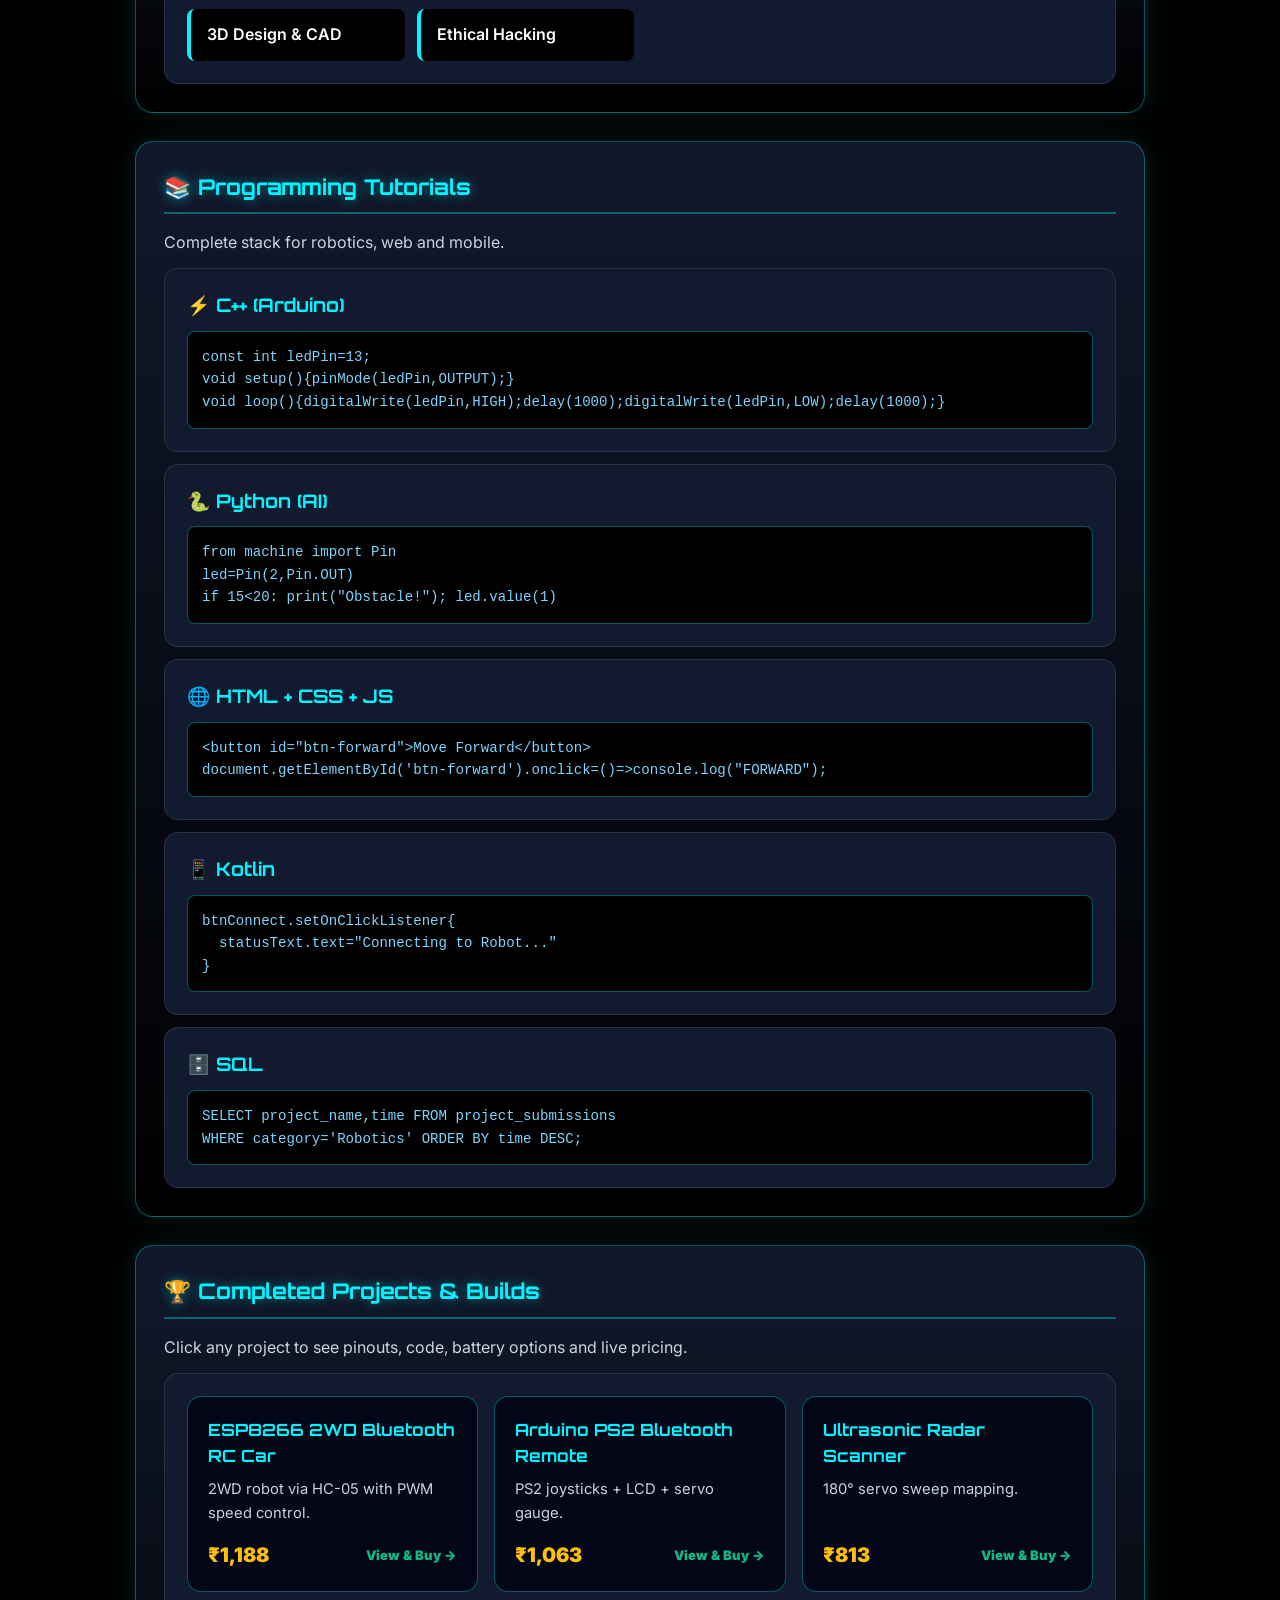
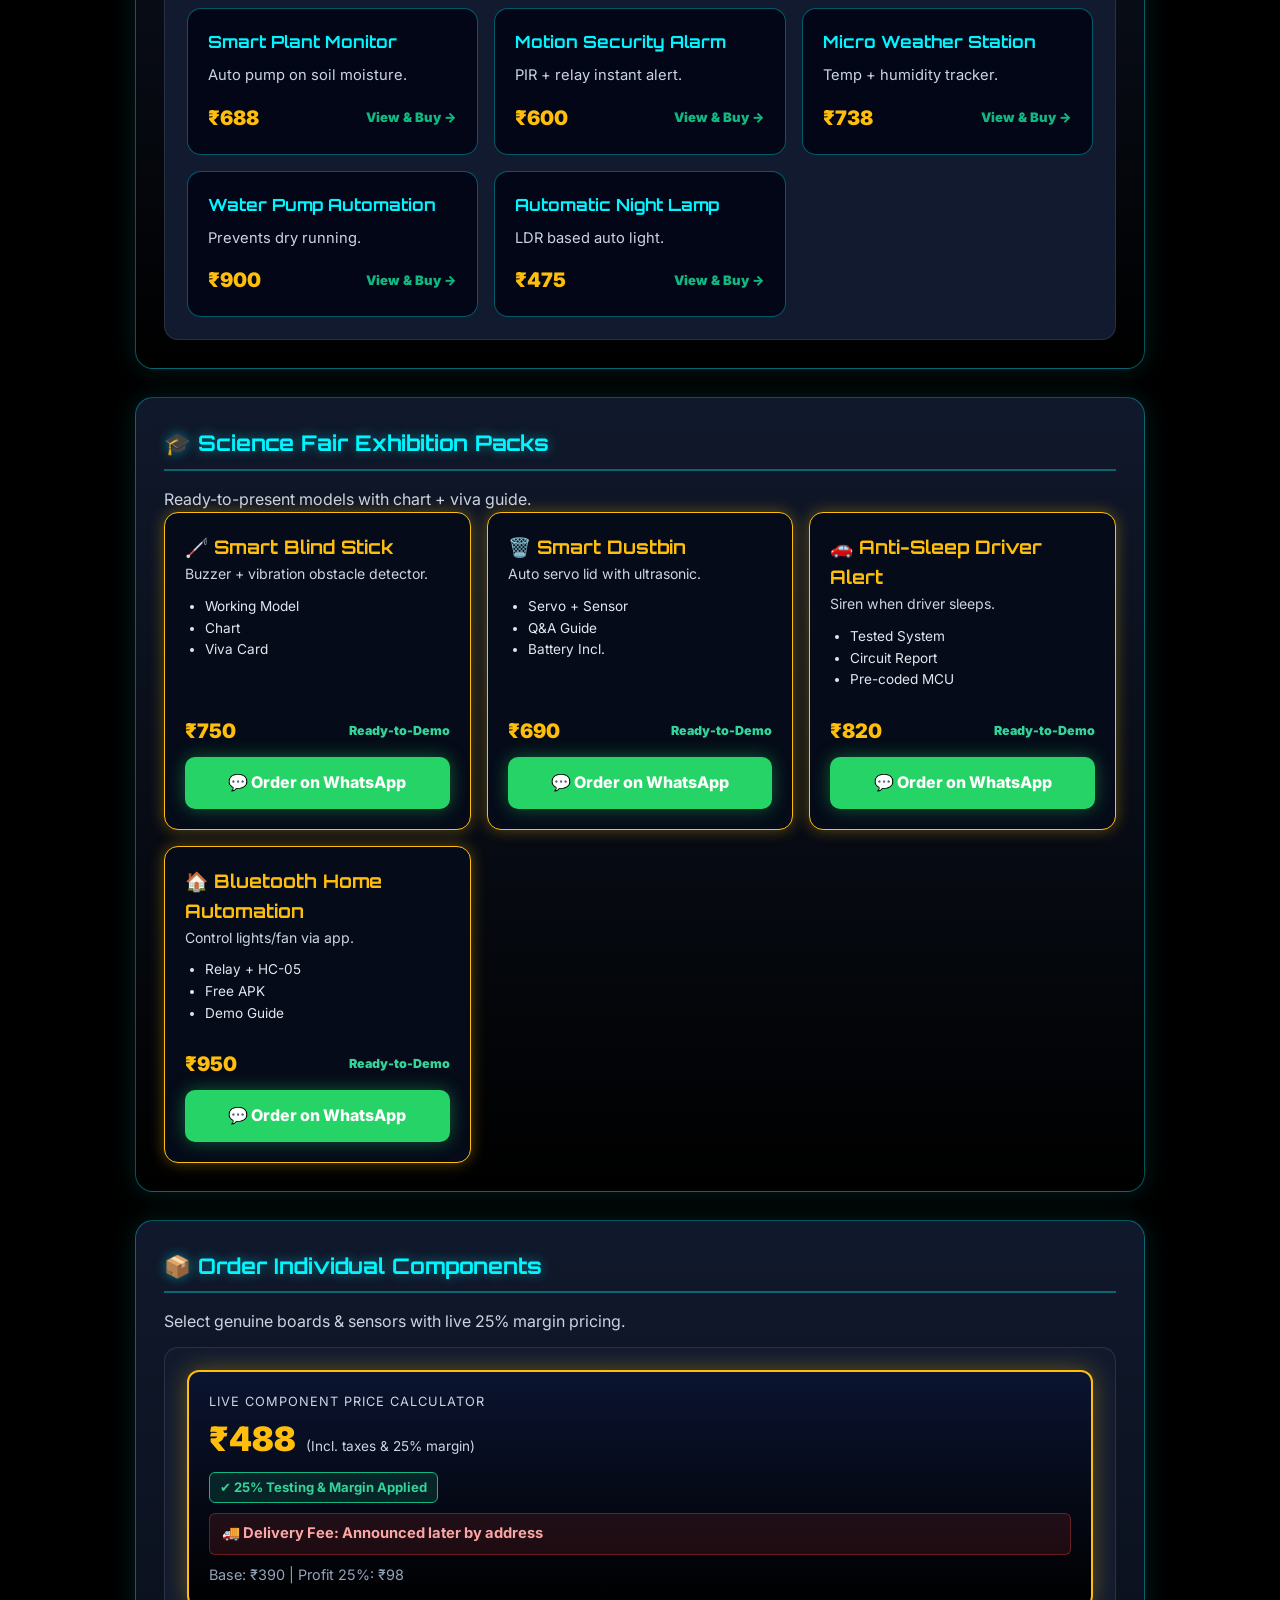
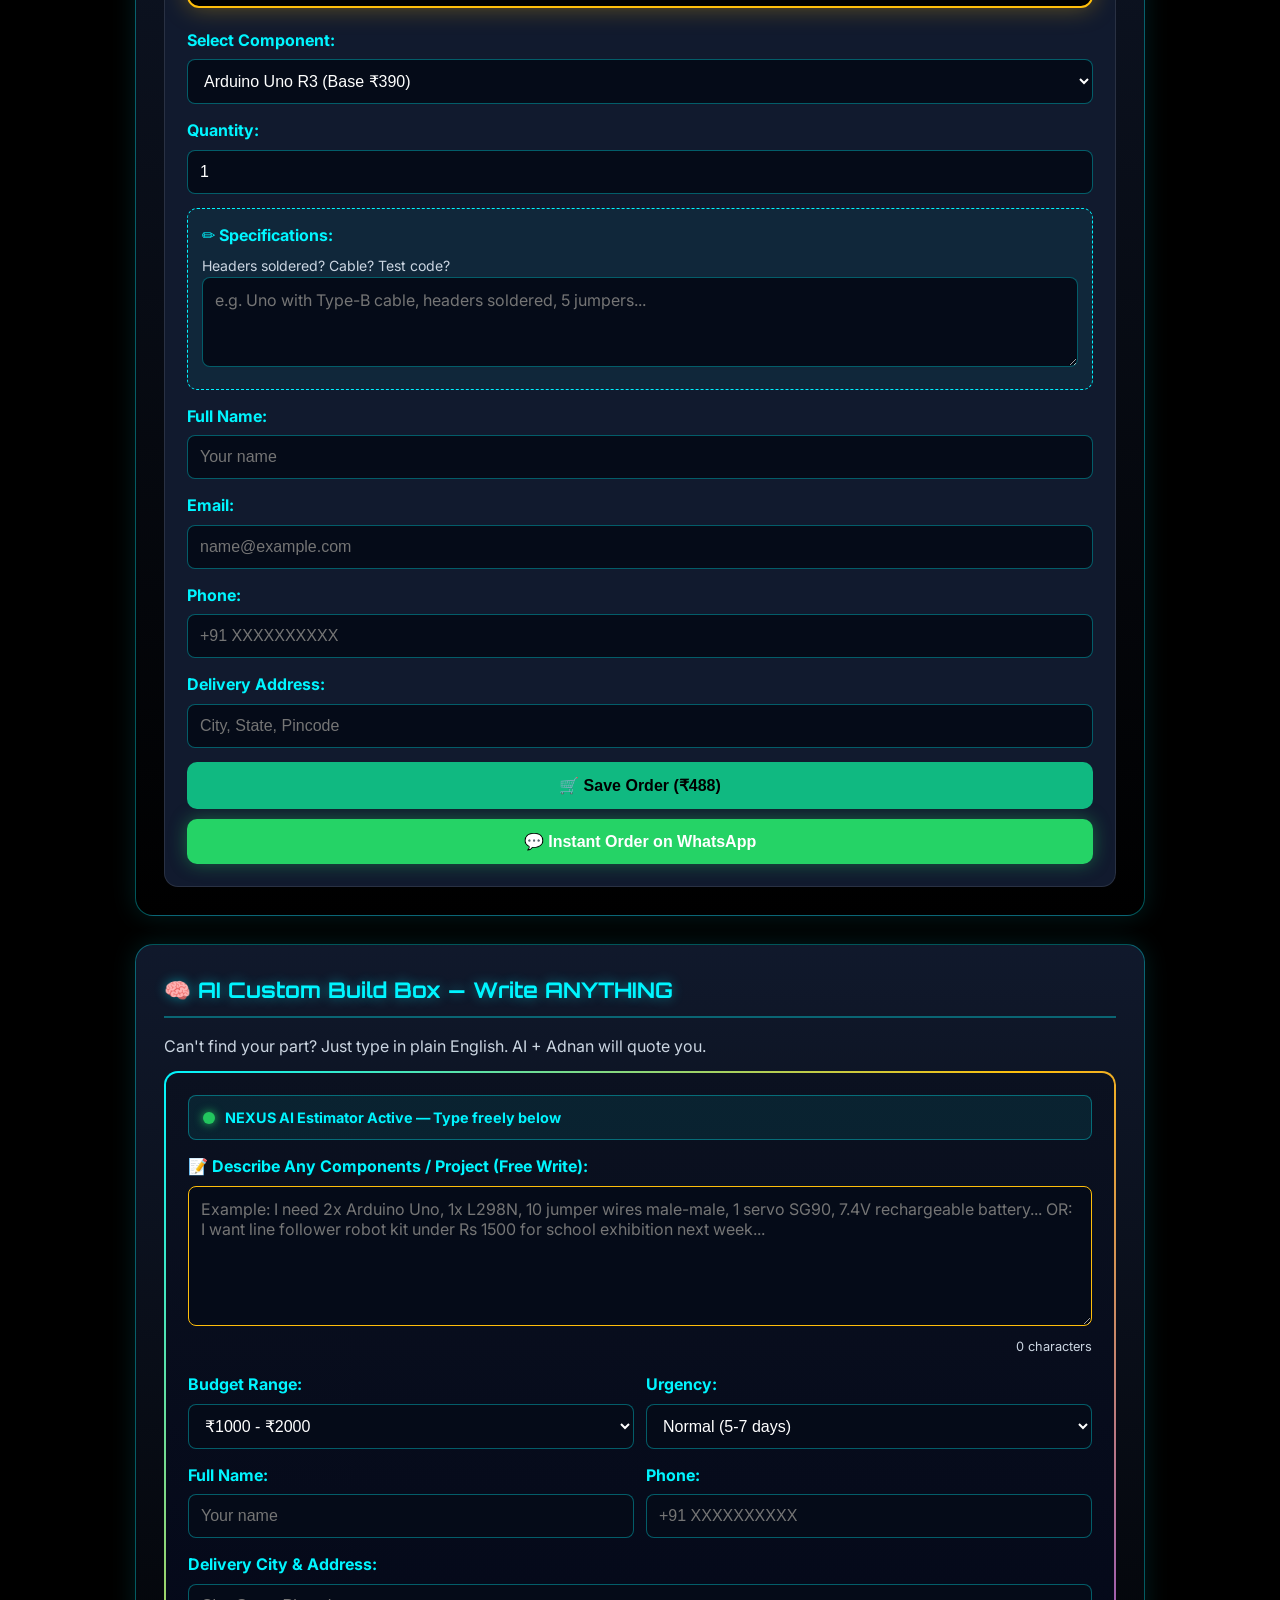
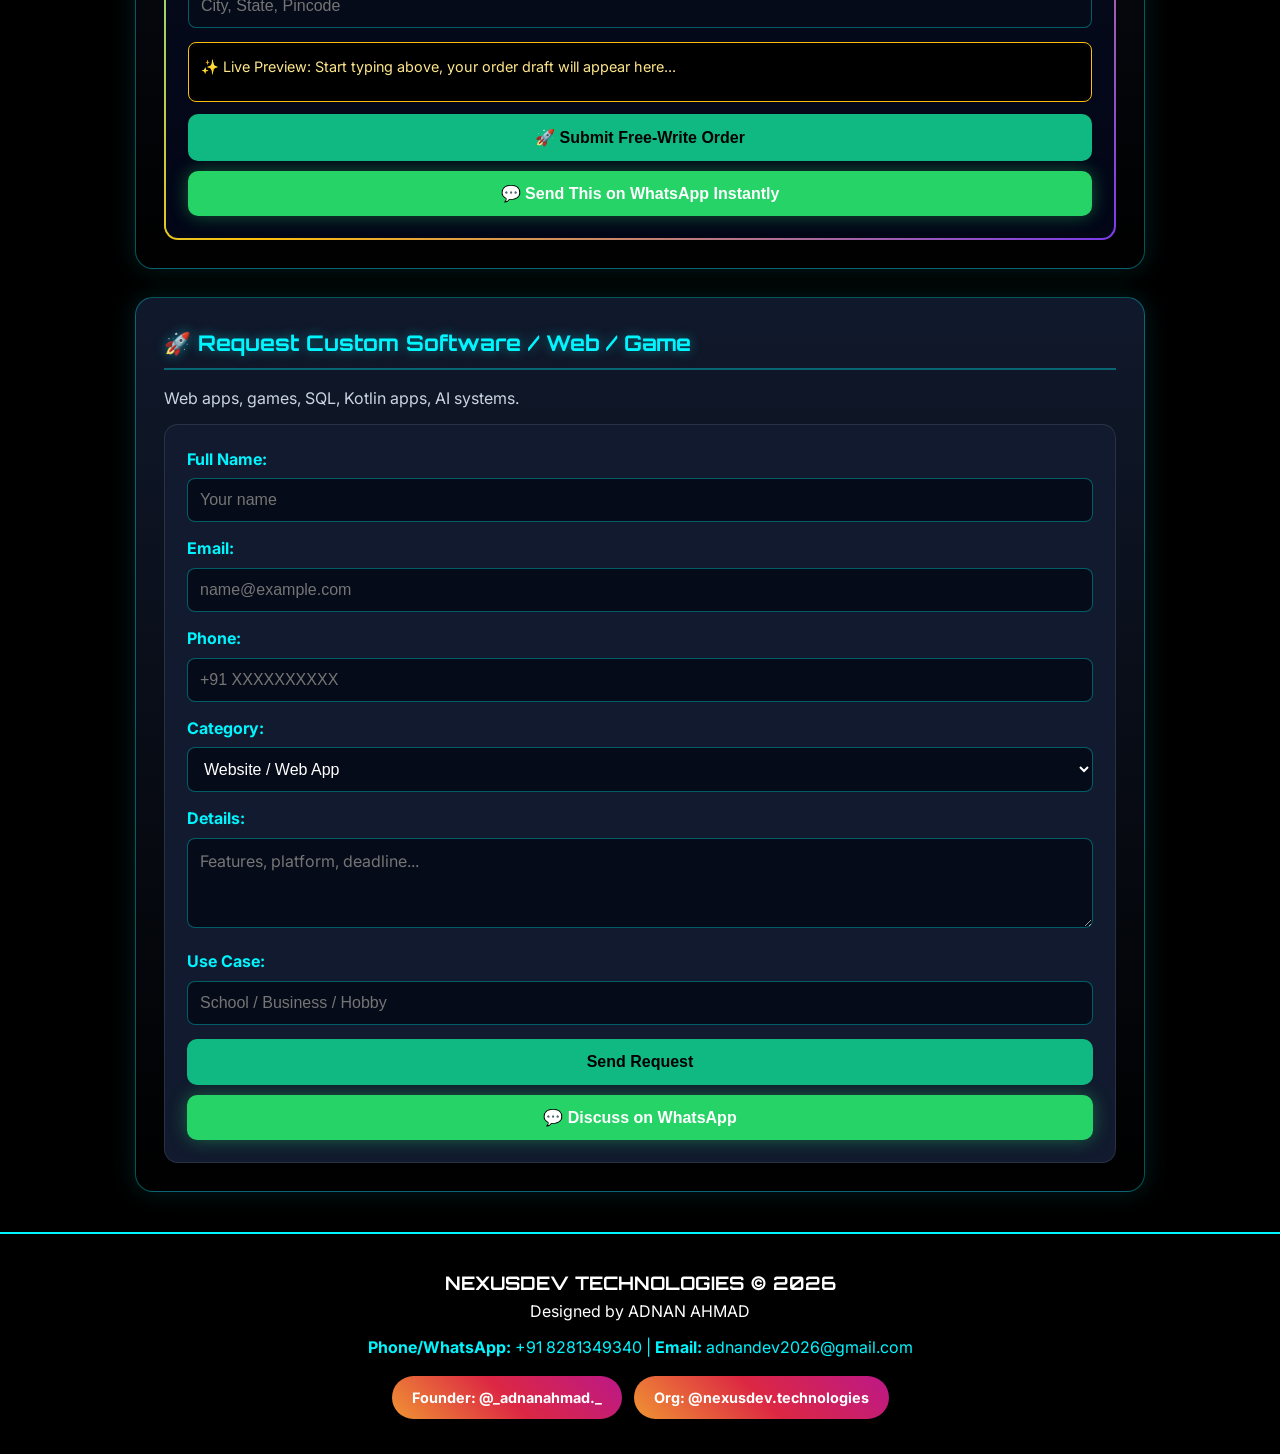
==== commit 963ba25f: "Update index.html" ====
--- a/index.html
+++ b/index.html
@@ -35,7 +35,7 @@
 <canvas id="ai-canvas"></canvas>
 <div class="hero-overlay"></div>
 <div class="hero-content">
-<svg class="header-logo" viewBox="0 0 100 100" fill="none"><circle cx="50" cy="50" r="45" stroke="#00f5ff" stroke-width="3"/><polygon points="50,15 80,80 50,65 20,80" fill="#00f5ff" opacity="0.85"/><circle cx="50" cy="40" r="8" fill="#030712" stroke="#00f5ff" stroke-width="2"/></svg>
+<img class="header-logo" src="logo.png" alt="Header Logo">
 <h1>NEXUSDEV <span class="grad-text">TECHNOLOGIES</span></h1>
 <p><span id="typing-text"></span><span class="typing-cursor">|</span></p>
 <div class="hero-badges"><span>⚡ Arduino</span><span>🤖 AI & Robotics</span><span>🛒 Custom Builds</span><span>🎓 Science Fair</span></div>
@@ -65,7 +65,7 @@
 
 <section id="divisions" class="reveal"><h2>🤖 Main Divisions</h2><div class="card"><ul class="grid-list"><li class="grid-item">Robotics Division</li><li class="grid-item">AI Division</li><li class="grid-item">Embedded Systems</li><li class="grid-item">Cybersecurity</li><li class="grid-item">Software & App Dev</li></ul></div></section>
 
-<section id="skills" class="reveal"><h2>⚡ Technical Skills</h2><div class="card"><ul class="grid-list"><li class="grid-item">Arduino & C++</li><li class="grid-item">Python & MicroPython</li><li class="grid-item">HTML, CSS, JS</li><li class="grid-item">Kotlin Android</li><li class="grid-item">PictoBlox AI</li><li class="grid-item">Scratch Logic</li><li class="grid-item">ESP8266 & HC-05</li><li class="grid-item">Sensors & LCD</li><li class="grid-item">3D Design & CAD</li><li class="grid-item">Ethical Hacking</li></ul></div></section>
+<section id="skills" class="reveal"><h2>⚡ Technical Skills</h2><div class="card"><ul class="grid-list"><li class="grid-item">Arduino & C++</li><li class="grid-item">Python & MicroPython</li><li class="grid-item">HTML, CSS, JS/Python Django</li><li class="grid-item">Kotlin Android</li><li class="grid-item">PictoBlox AI</li><li class="grid-item">Scratch Logic</li><li class="grid-item">ESP8266 & HC-05</li><li class="grid-item">Sensors & LCD</li><li class="grid-item">3D Design & CAD</li><li class="grid-item">Ethical Hacking</li></ul></div></section>
 
 <section id="programming-tutorials" class="reveal"><h2>📚 Programming Tutorials</h2>
 <p class="muted">Complete stack for robotics, web and mobile.</p>
@@ -188,4 +188,4 @@
 <div class="social-container"><a class="instagram-badge" target="_blank" href="https://www.instagram.com/_adnanahmad._/">Founder: @_adnanahmad._</a><a class="instagram-badge" target="_blank" href="https://www.instagram.com/nexusdev.technologies/">Org: @nexusdev.technologies</a></div></footer>
 <script src="script.js"></script>
 </body>
-</html>+</html>
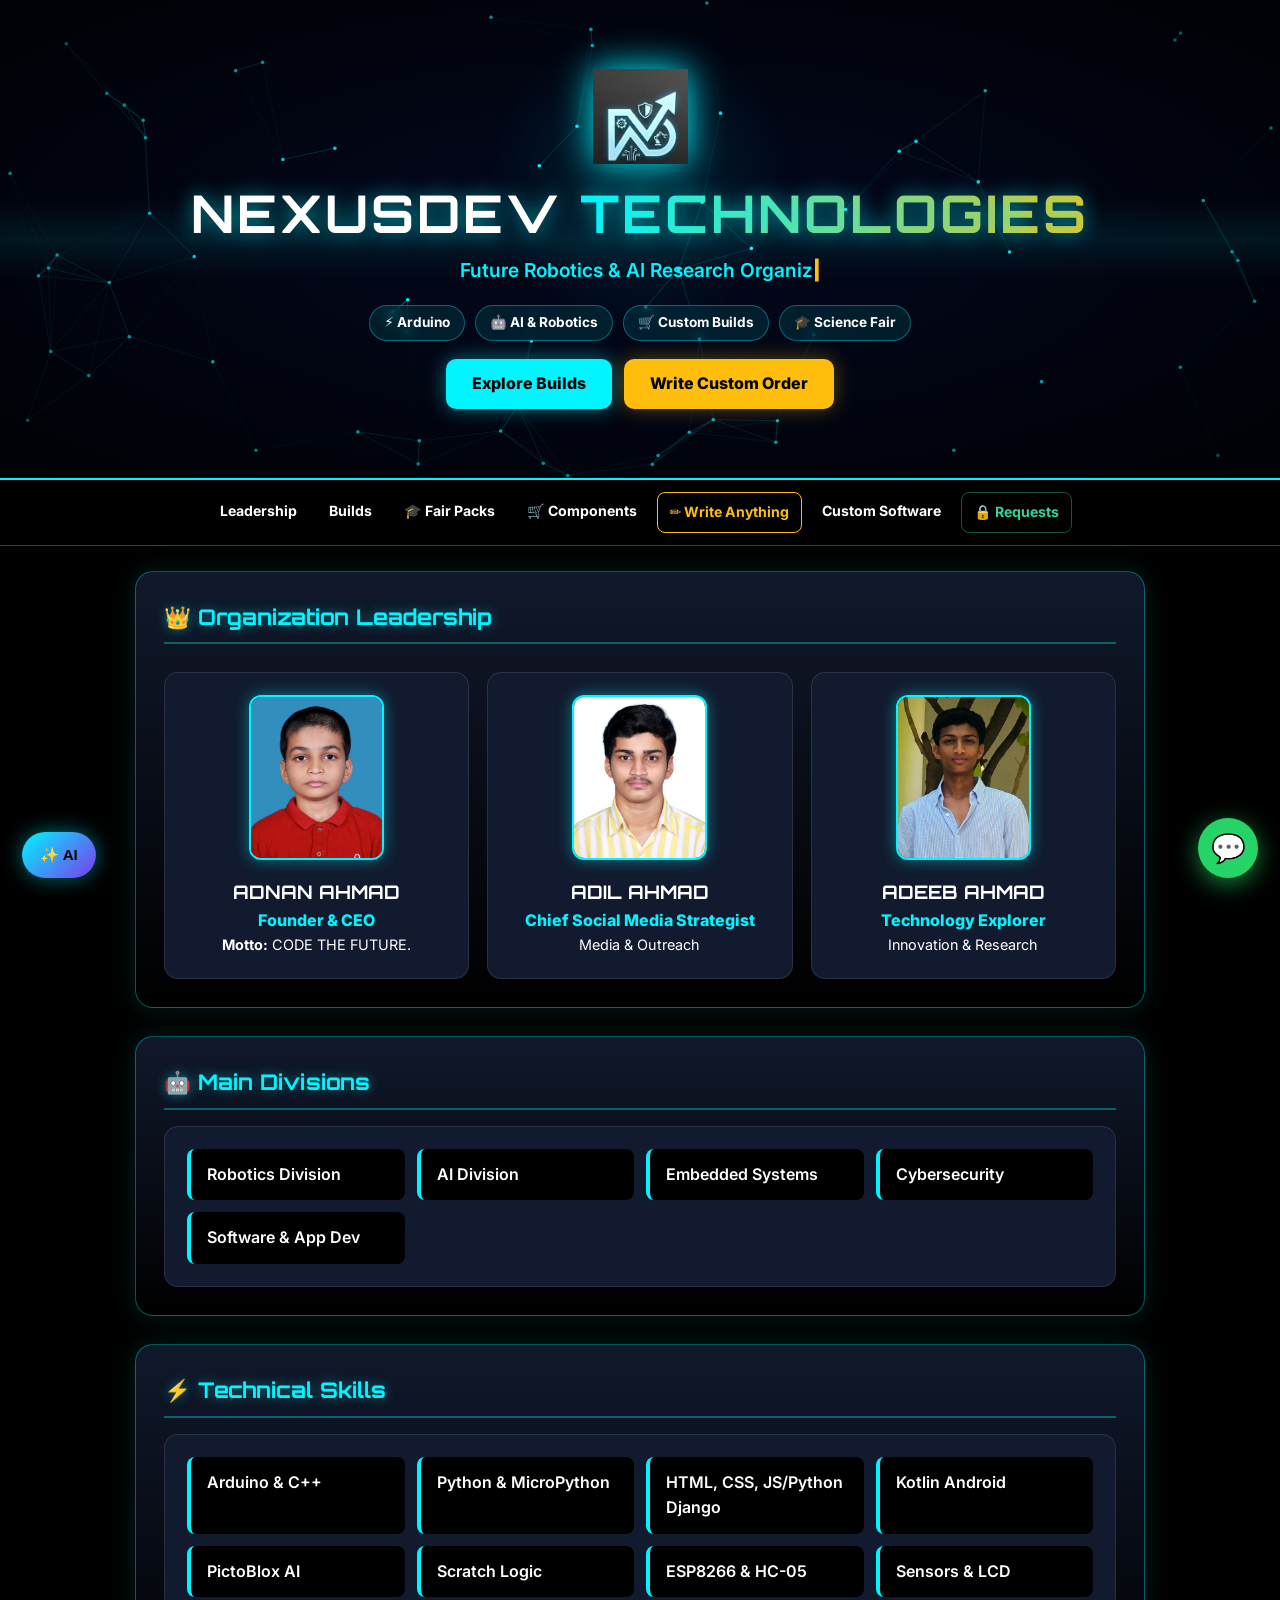
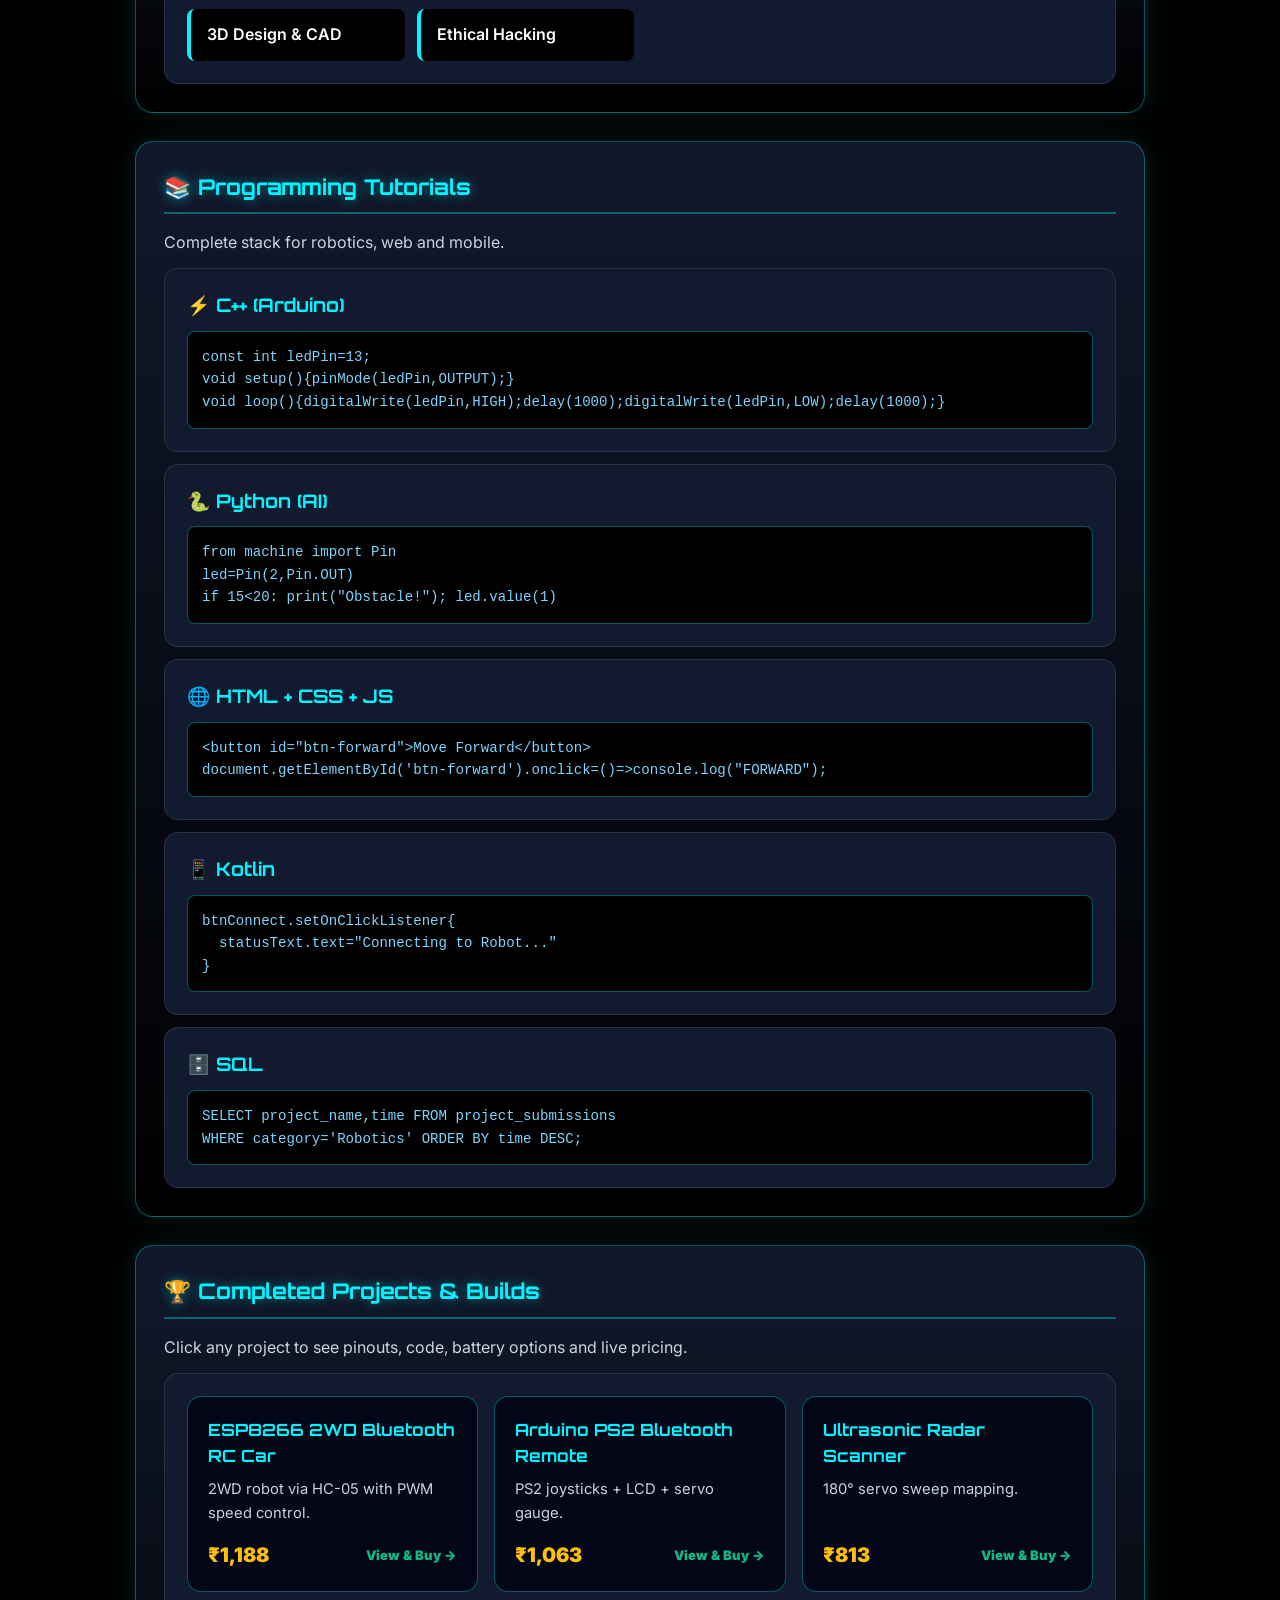
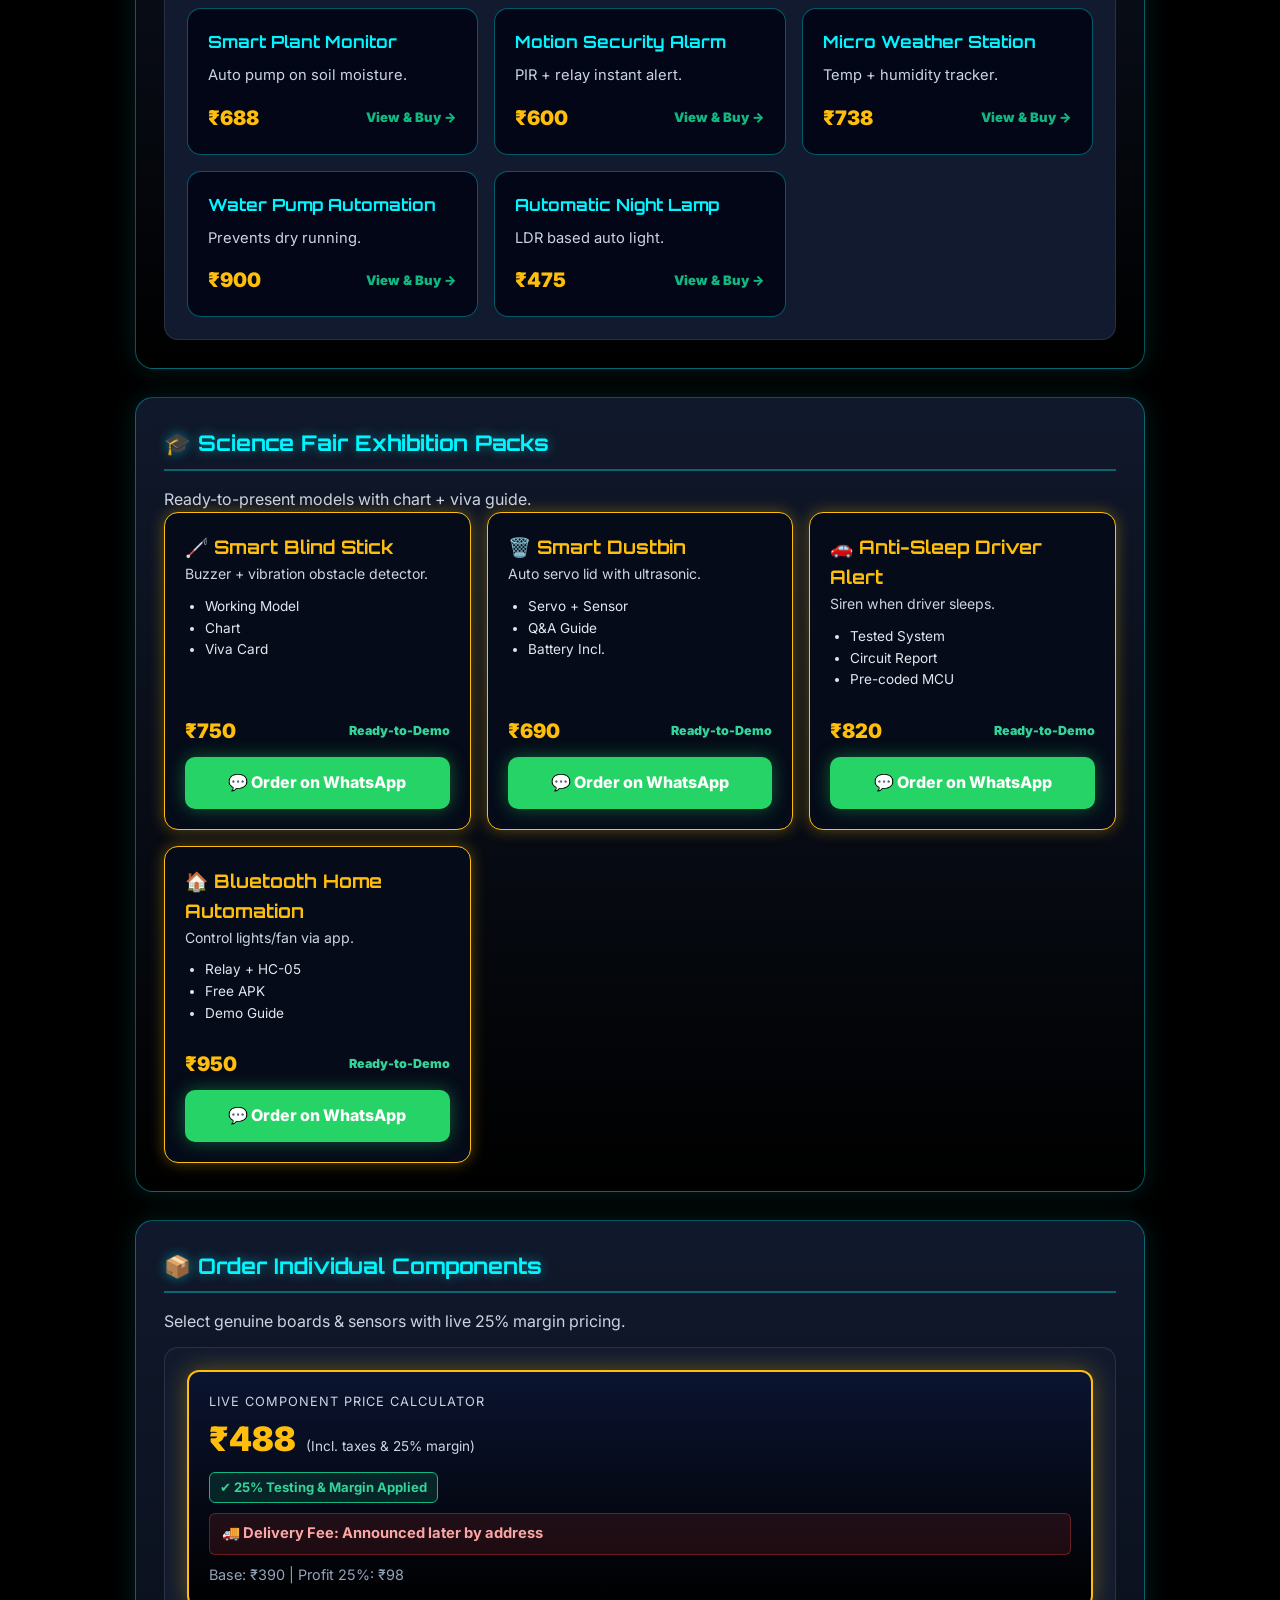
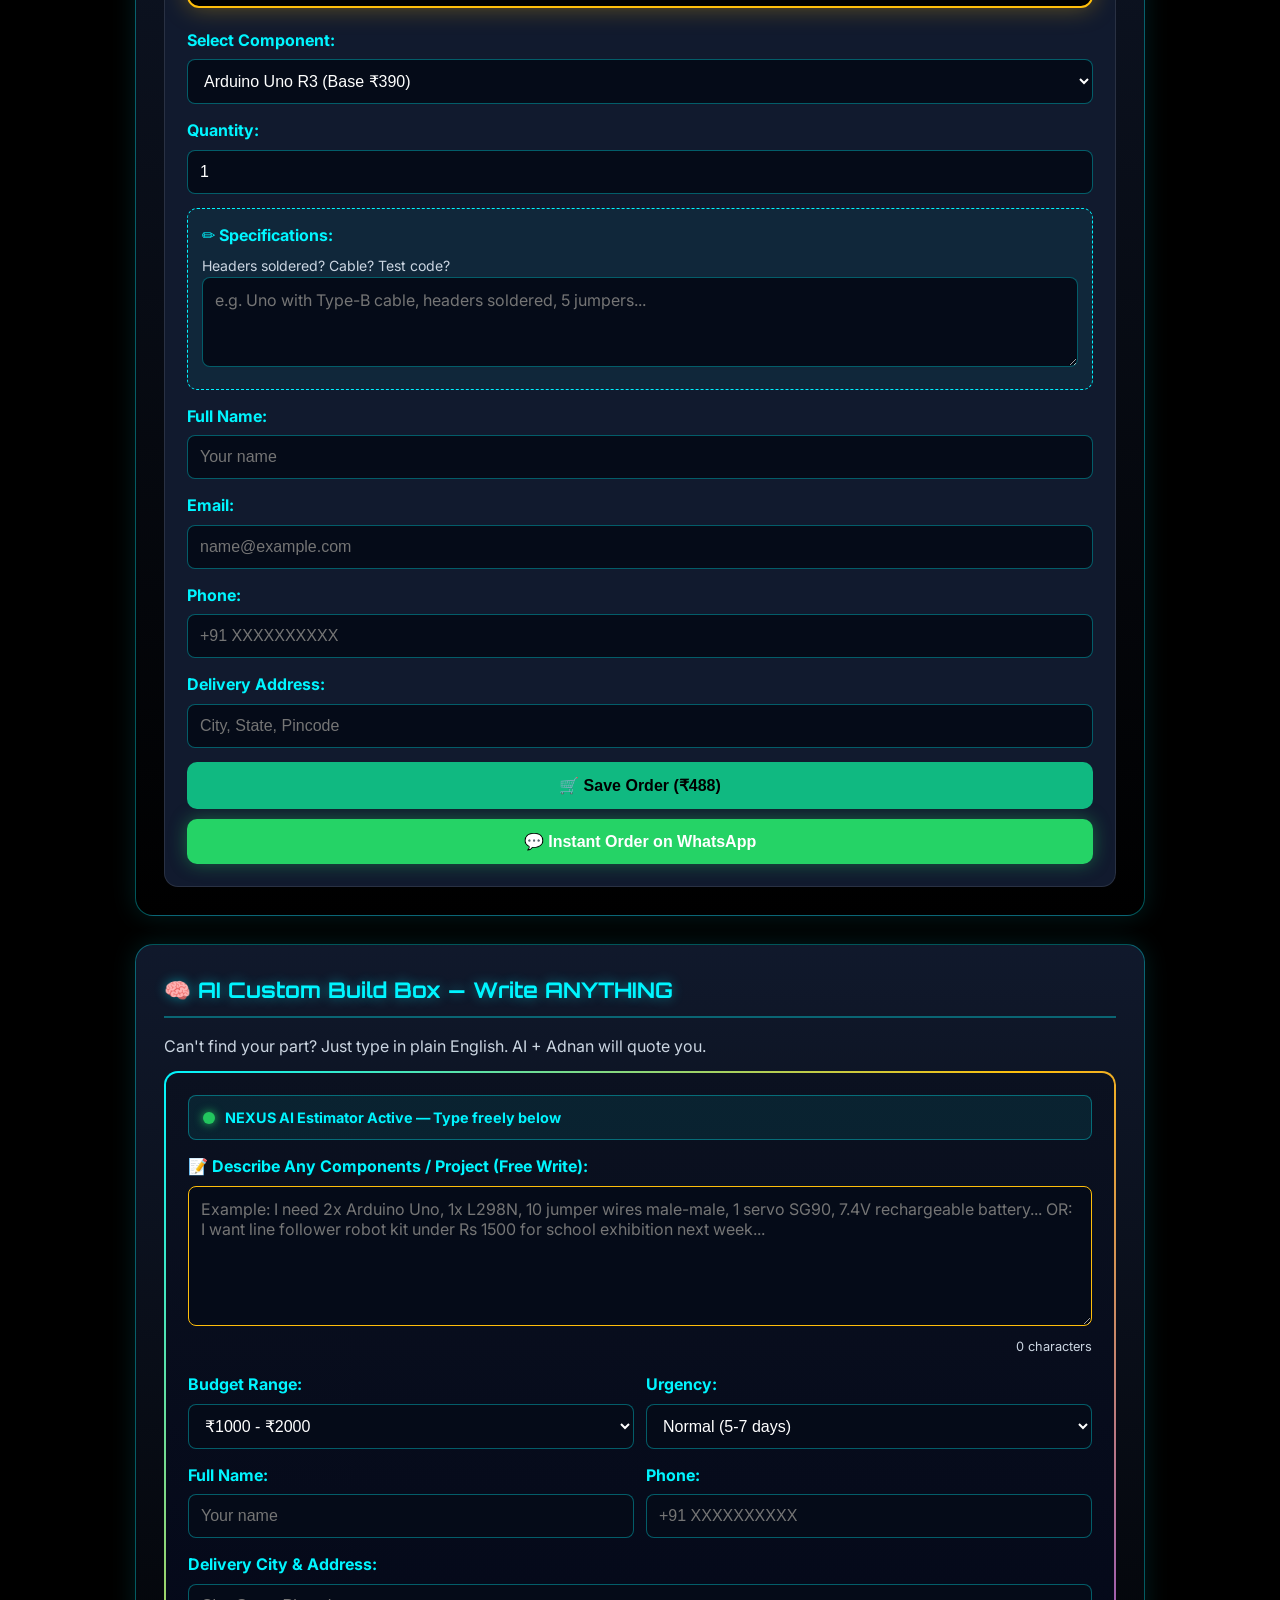
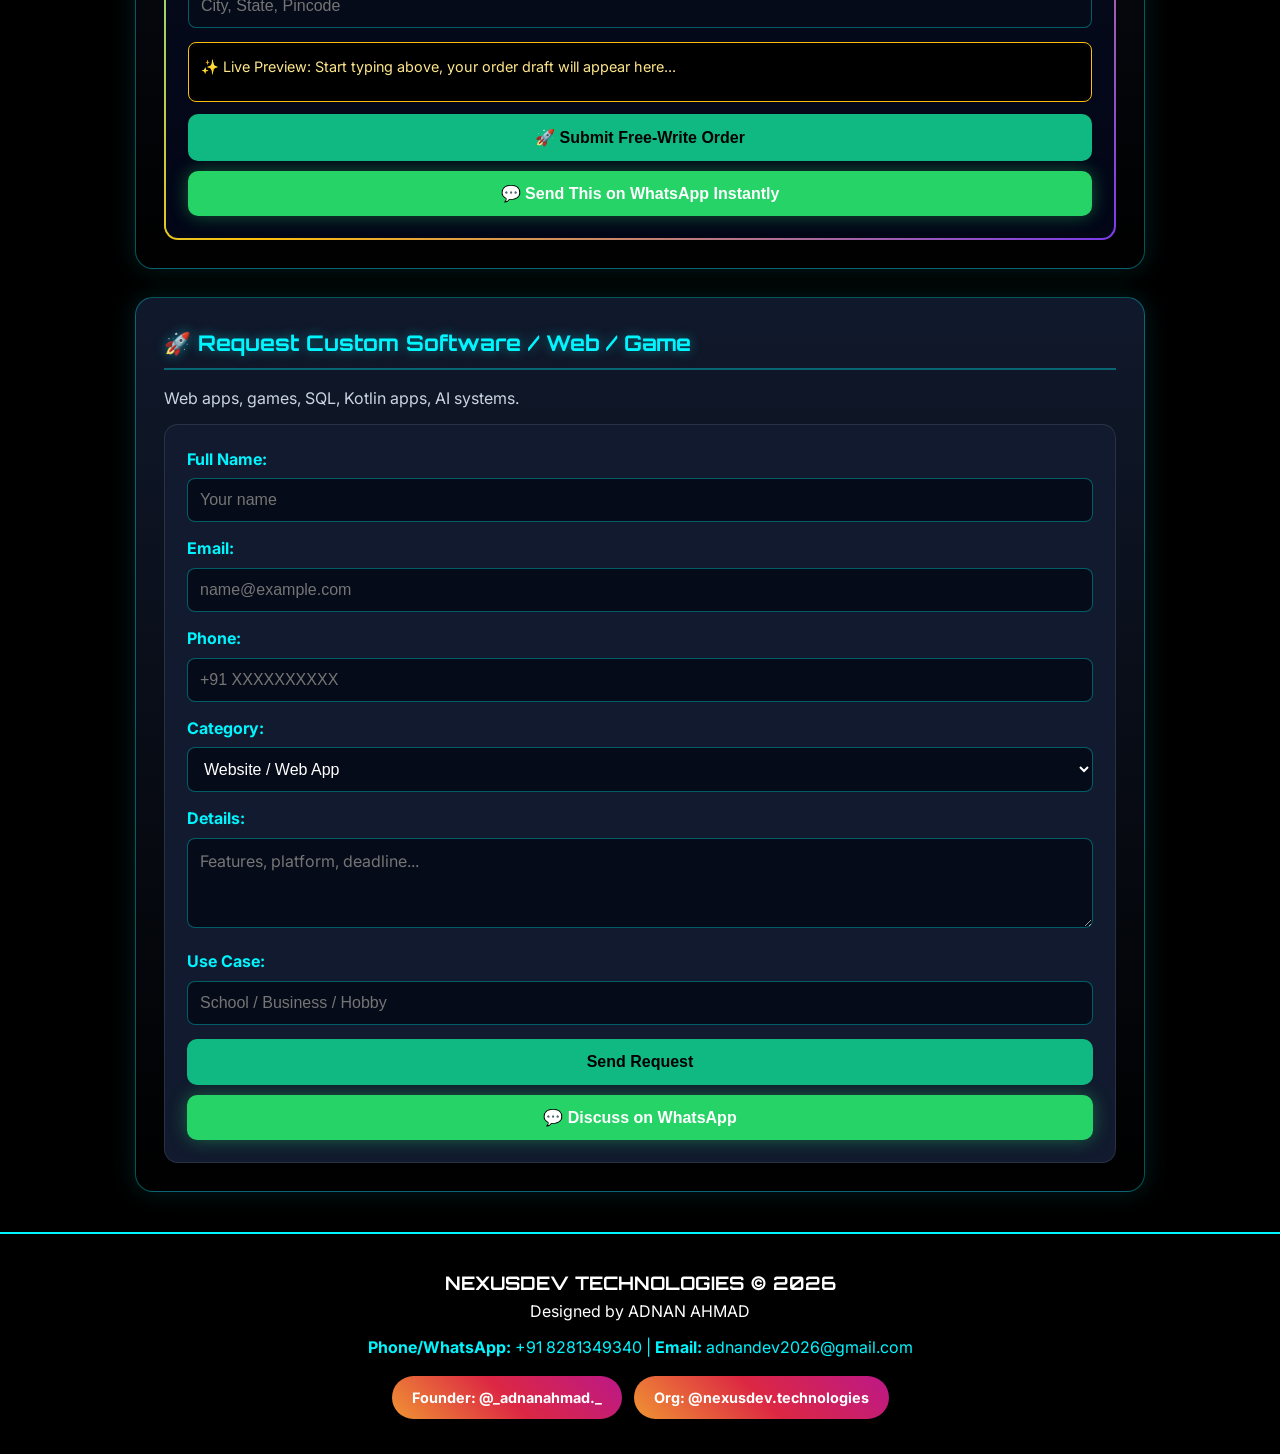
==== commit 536dddc1: "Update index.html" ====
--- a/index.html
+++ b/index.html
@@ -4,6 +4,7 @@
 <link rel="manifest" href="manifest.json">
 <meta name="theme-color" content="#00f5ff">
 <link rel="apple-touch-icon" href="icon-192.png">
+<link rel="icon" type="image/x-icon" href="logo.png">
 <script>
   if ("serviceWorker" in navigator) {
     navigator.serviceWorker.register("sw.js");
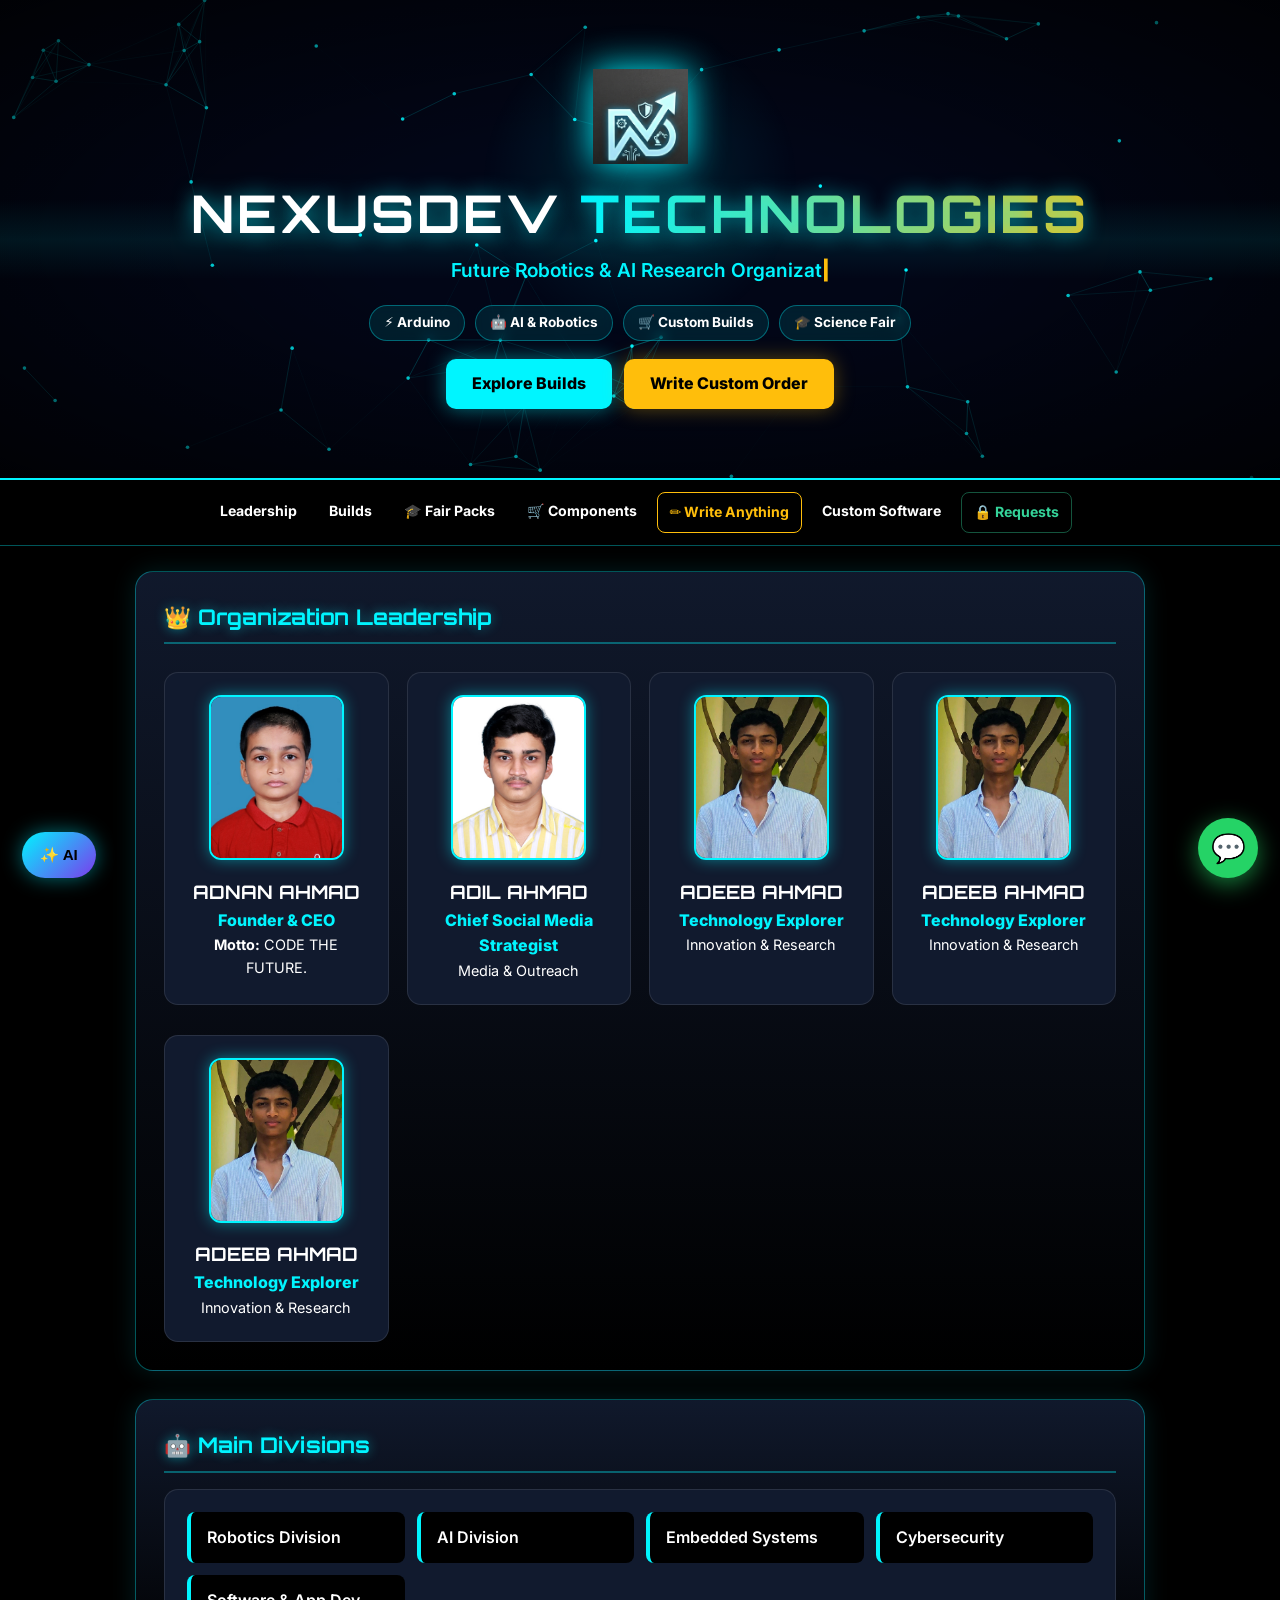
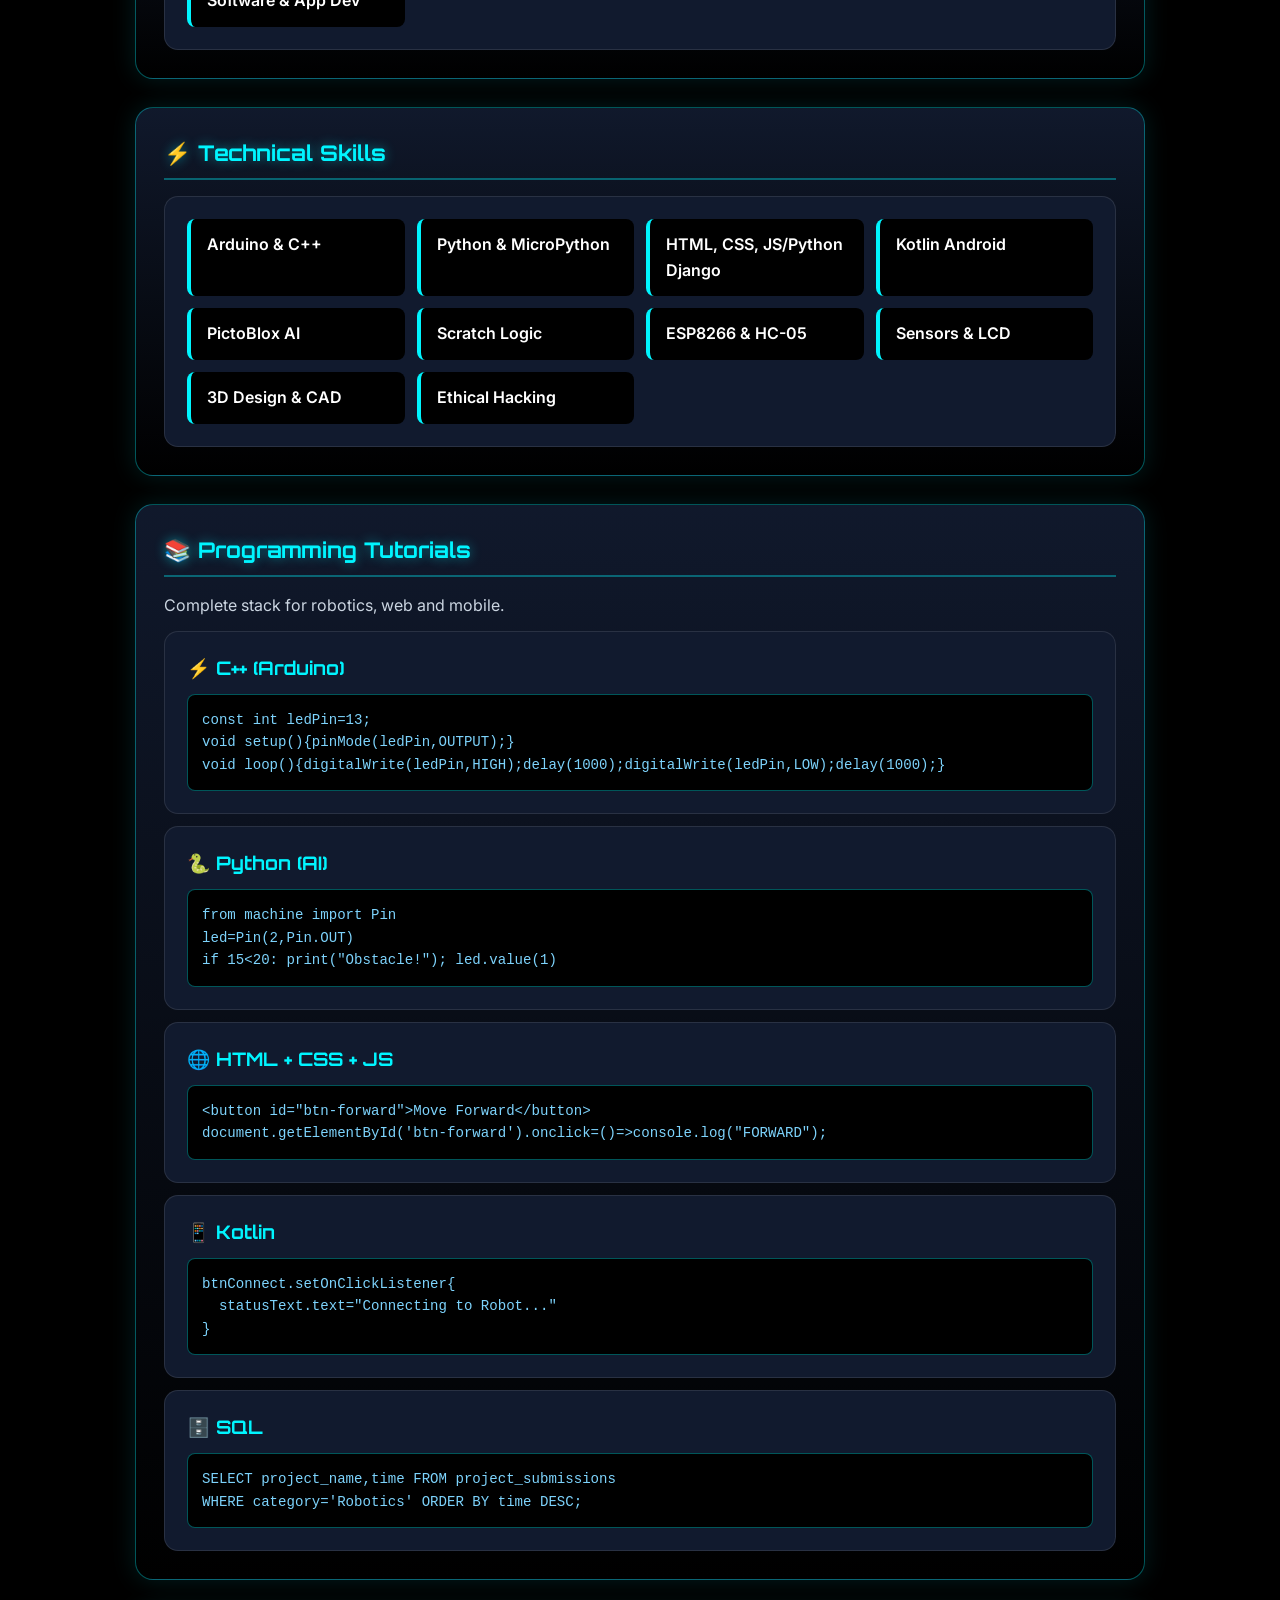
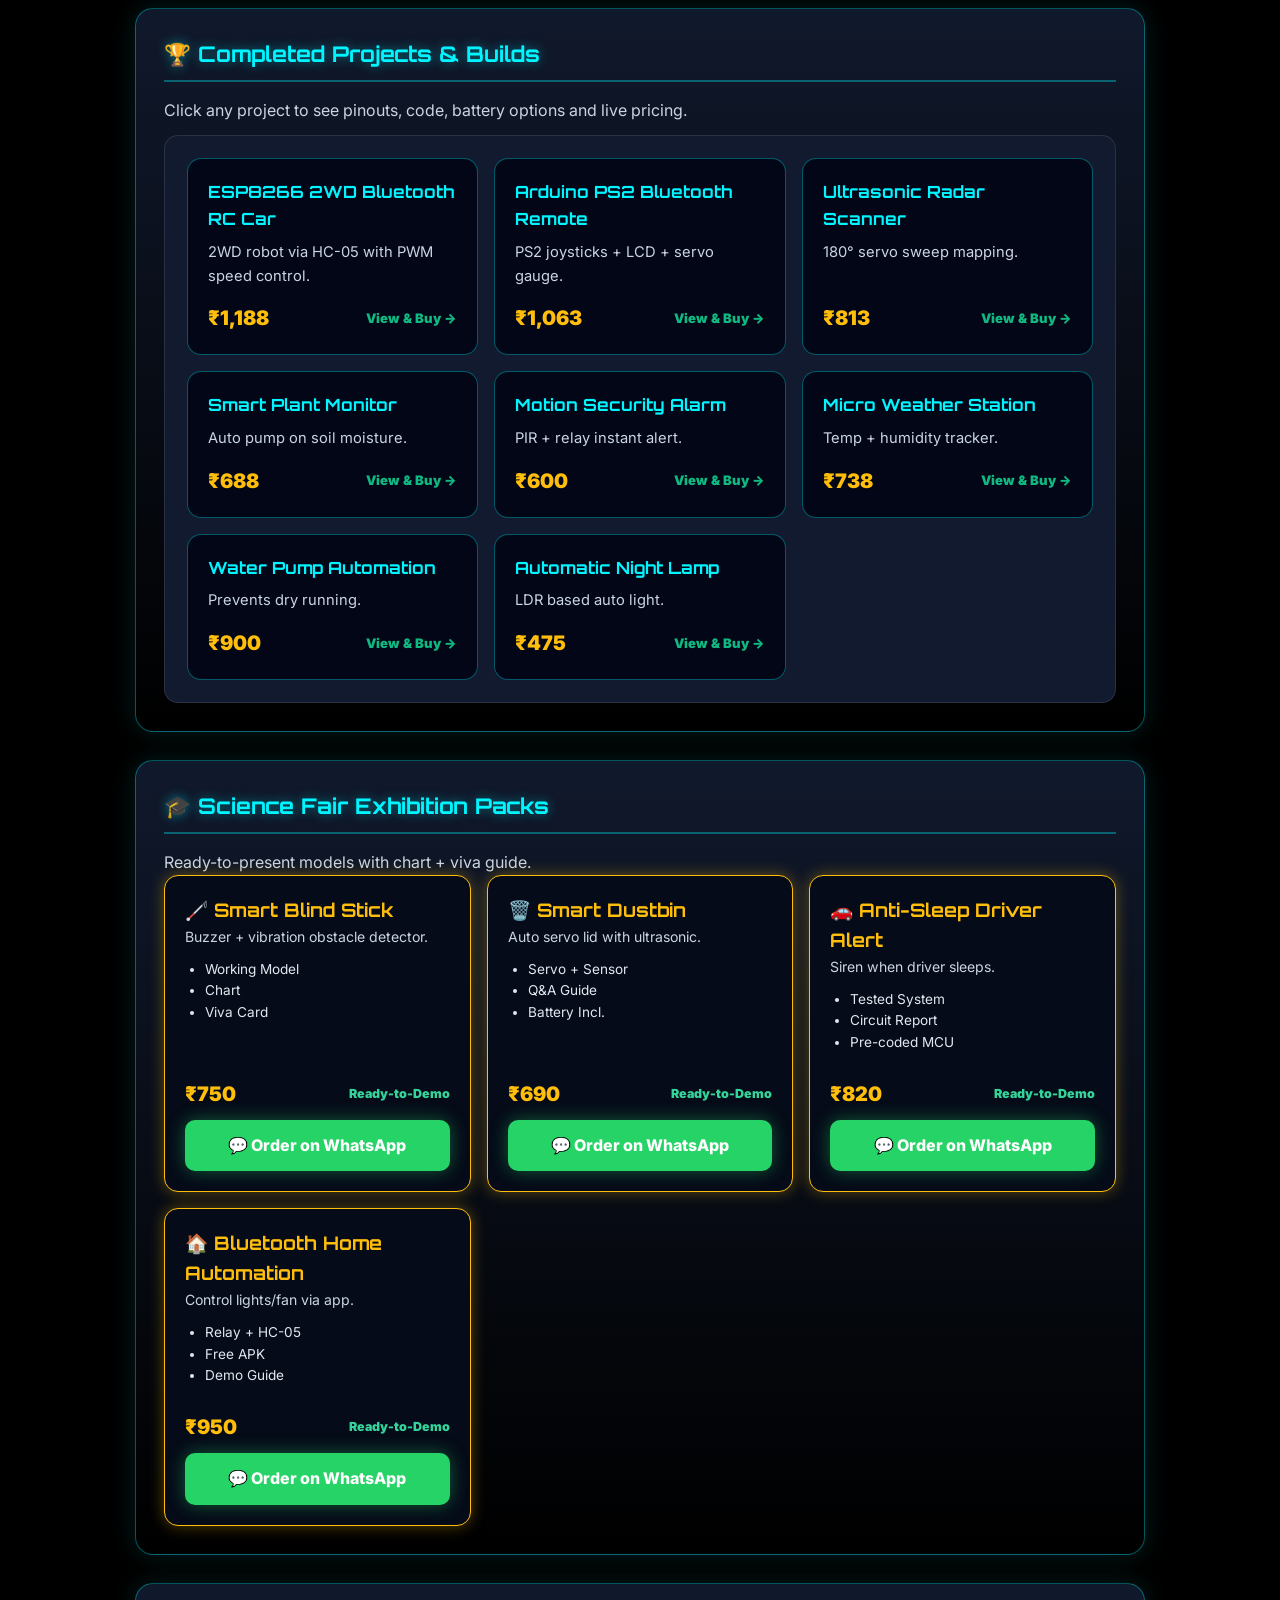
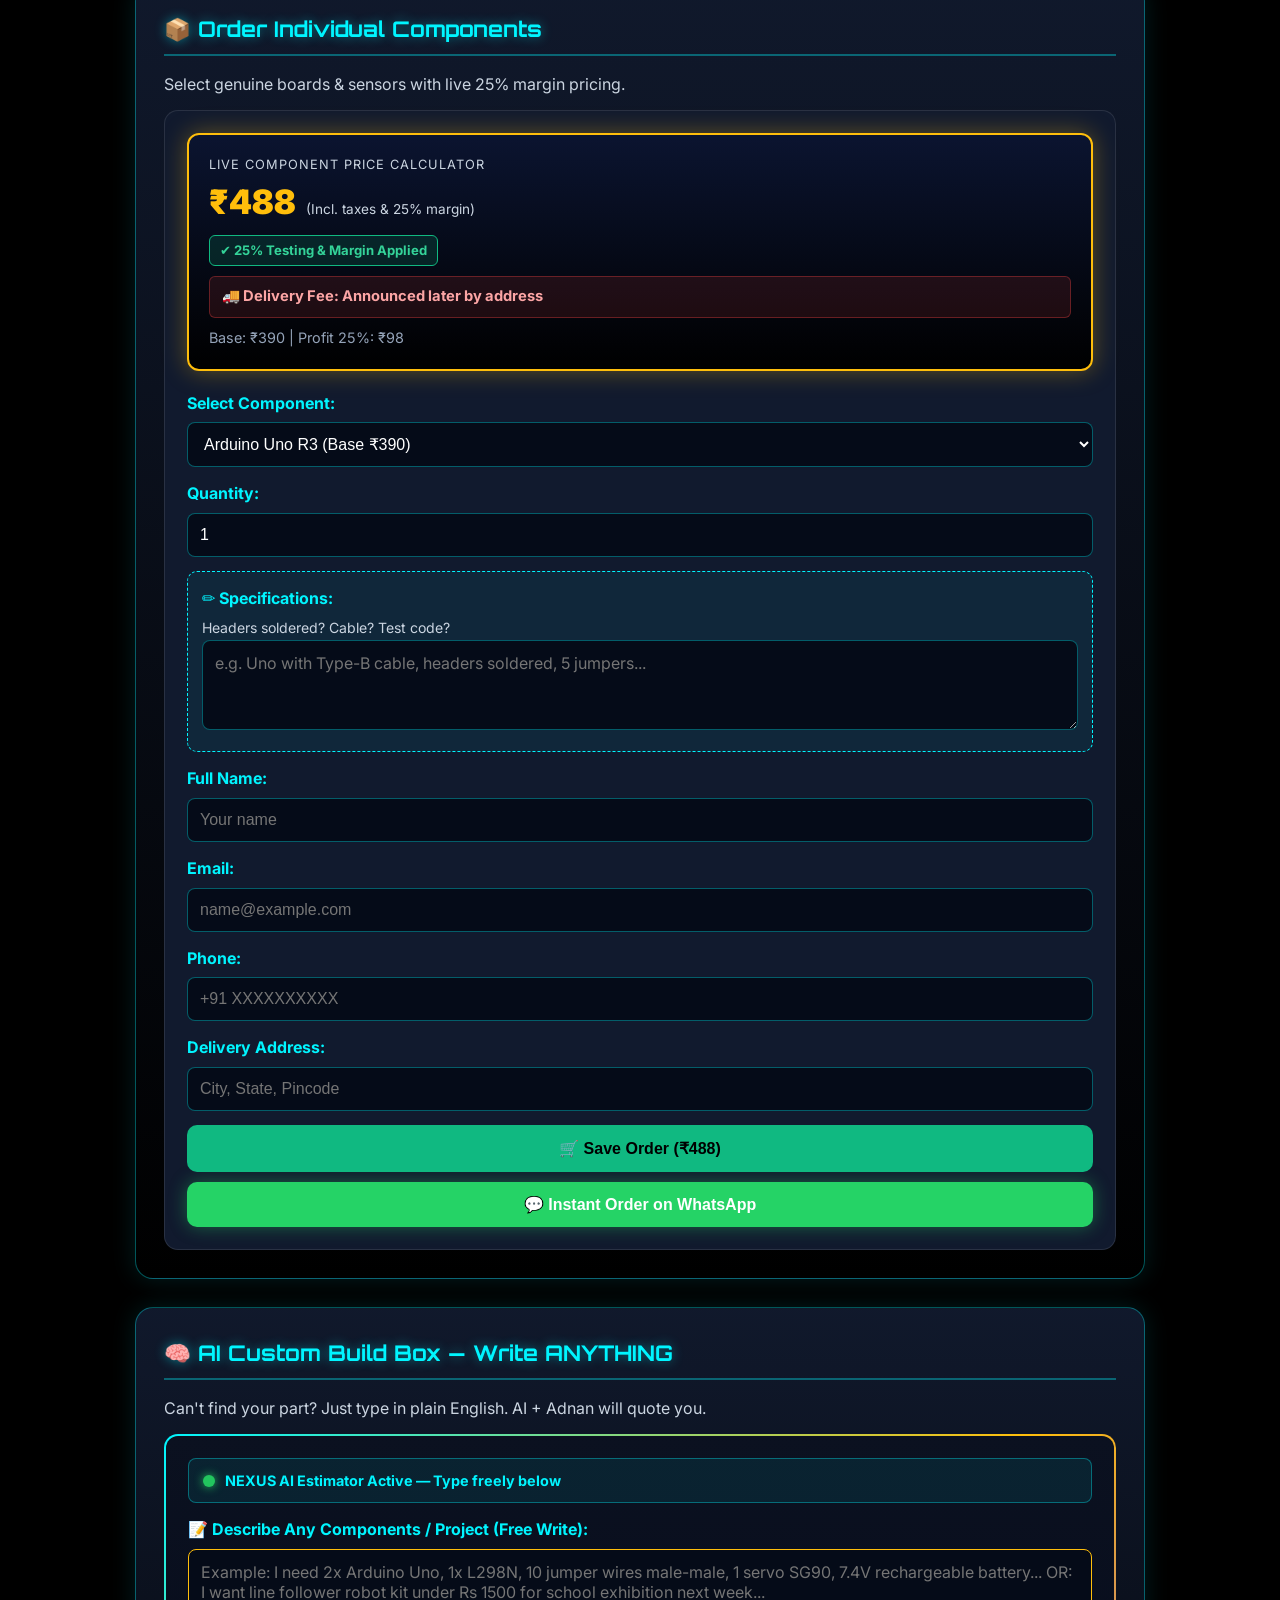
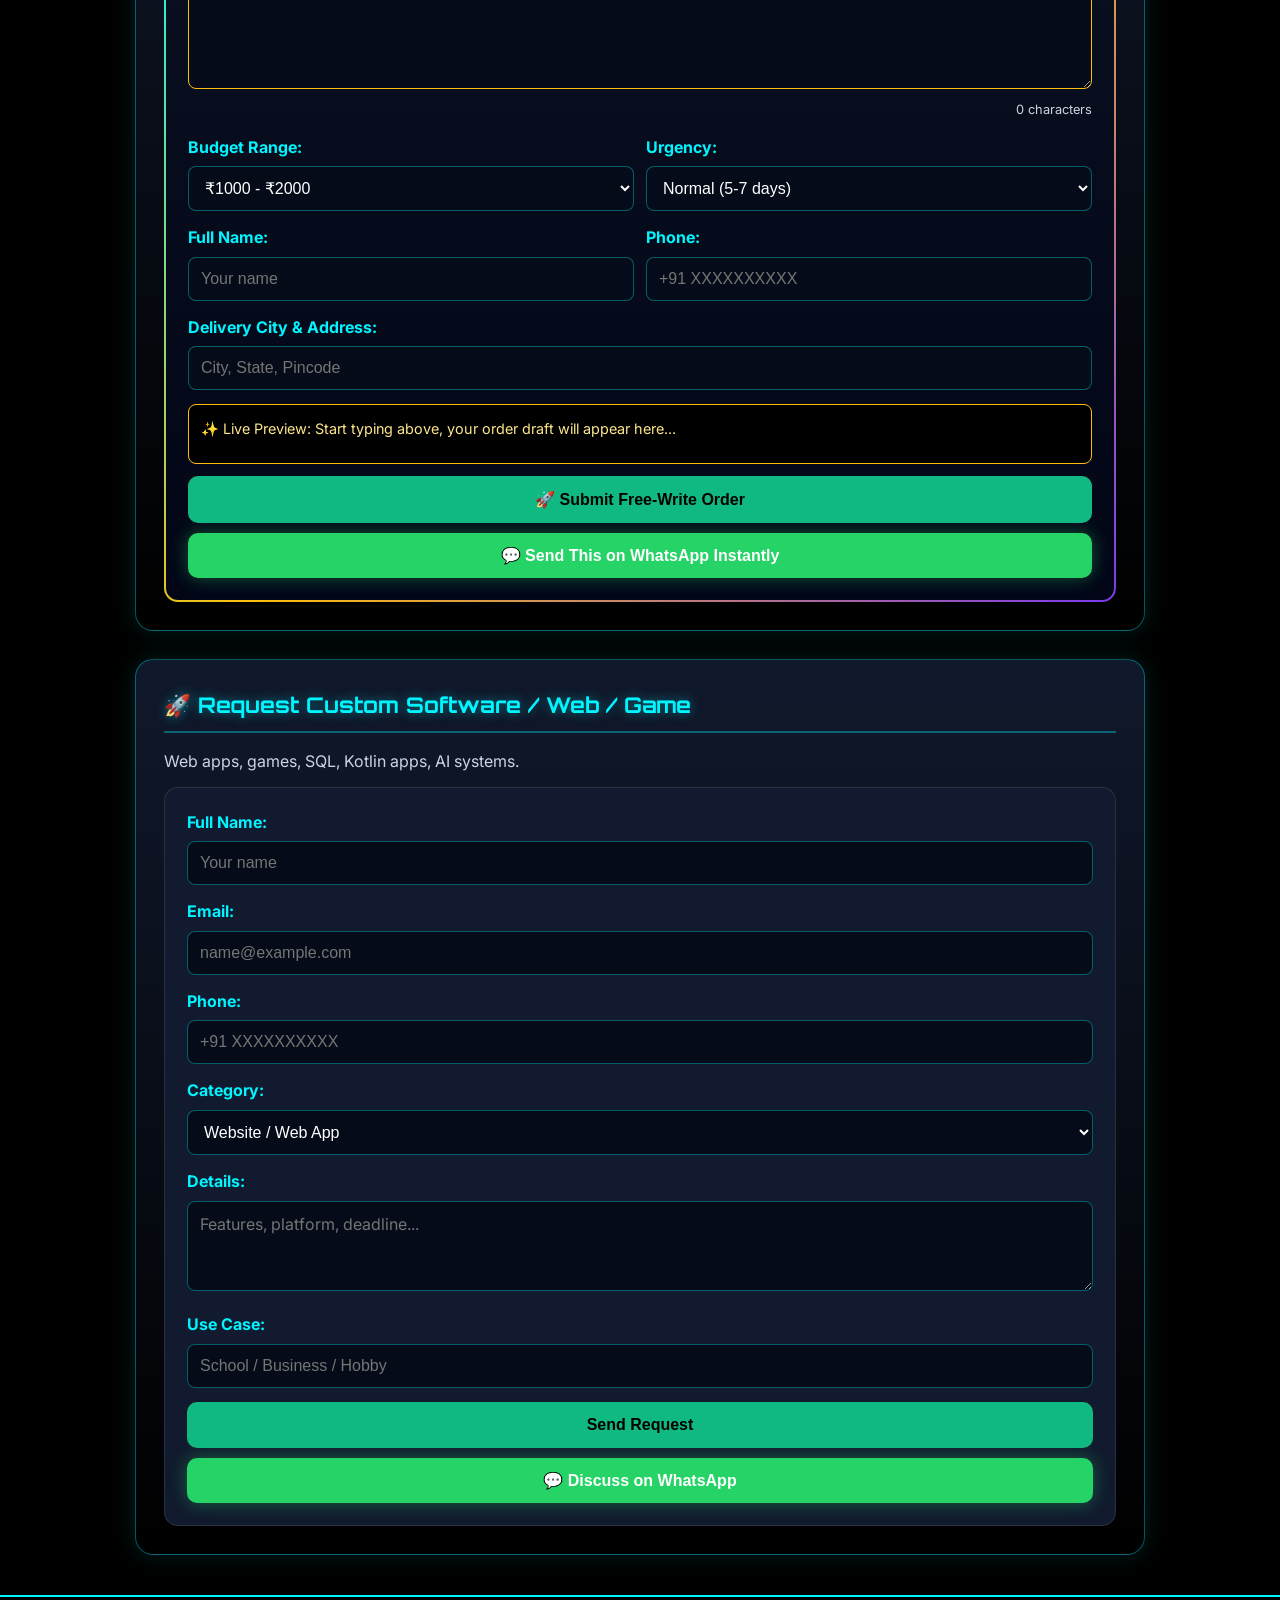
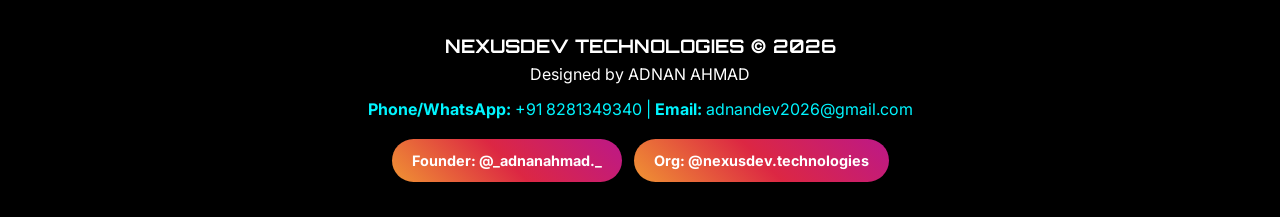
==== commit d03d4b83: "Update index.html" ====
--- a/index.html
+++ b/index.html
@@ -62,6 +62,8 @@
 <div class="card tilt" style="text-align:center"><img src="adnan.jpg" alt="Adnan Ahmad" class="profile-img" onerror="this.style.display='none'"/><h3>ADNAN AHMAD</h3><p class="highlight">Founder & CEO</p><p style="font-size:.9rem"><strong>Motto:</strong> CODE THE FUTURE.</p></div>
 <div class="card tilt" style="text-align:center"><img src="adil.jpg" alt="Adil Ahmad" class="profile-img" onerror="this.style.display='none'"/><h3>ADIL AHMAD</h3><p class="highlight">Chief Social Media Strategist</p><p style="font-size:.9rem">Media & Outreach</p></div>
 <div class="card tilt" style="text-align:center"><img src="adeeb.jpg" alt="Adeeb Ahmad" class="profile-img" onerror="this.style.display='none'"/><h3>ADEEB AHMAD</h3><p class="highlight">Technology Explorer</p><p style="font-size:.9rem">Innovation & Research</p></div>
+  <div class="card tilt" style="text-align:center"><img src="adeeb.jpg" alt="Adeeb Ahmad" class="profile-img" onerror="this.style.display='none'"/><h3>ADEEB AHMAD</h3><p class="highlight">Technology Explorer</p><p style="font-size:.9rem">Innovation & Research</p></div>
+  <div class="card tilt" style="text-align:center"><img src="adeeb.jpg" alt="Adeeb Ahmad" class="profile-img" onerror="this.style.display='none'"/><h3>ADEEB AHMAD</h3><p class="highlight">Technology Explorer</p><p style="font-size:.9rem">Innovation & Research</p></div>
 </div></section>
 
 <section id="divisions" class="reveal"><h2>🤖 Main Divisions</h2><div class="card"><ul class="grid-list"><li class="grid-item">Robotics Division</li><li class="grid-item">AI Division</li><li class="grid-item">Embedded Systems</li><li class="grid-item">Cybersecurity</li><li class="grid-item">Software & App Dev</li></ul></div></section>
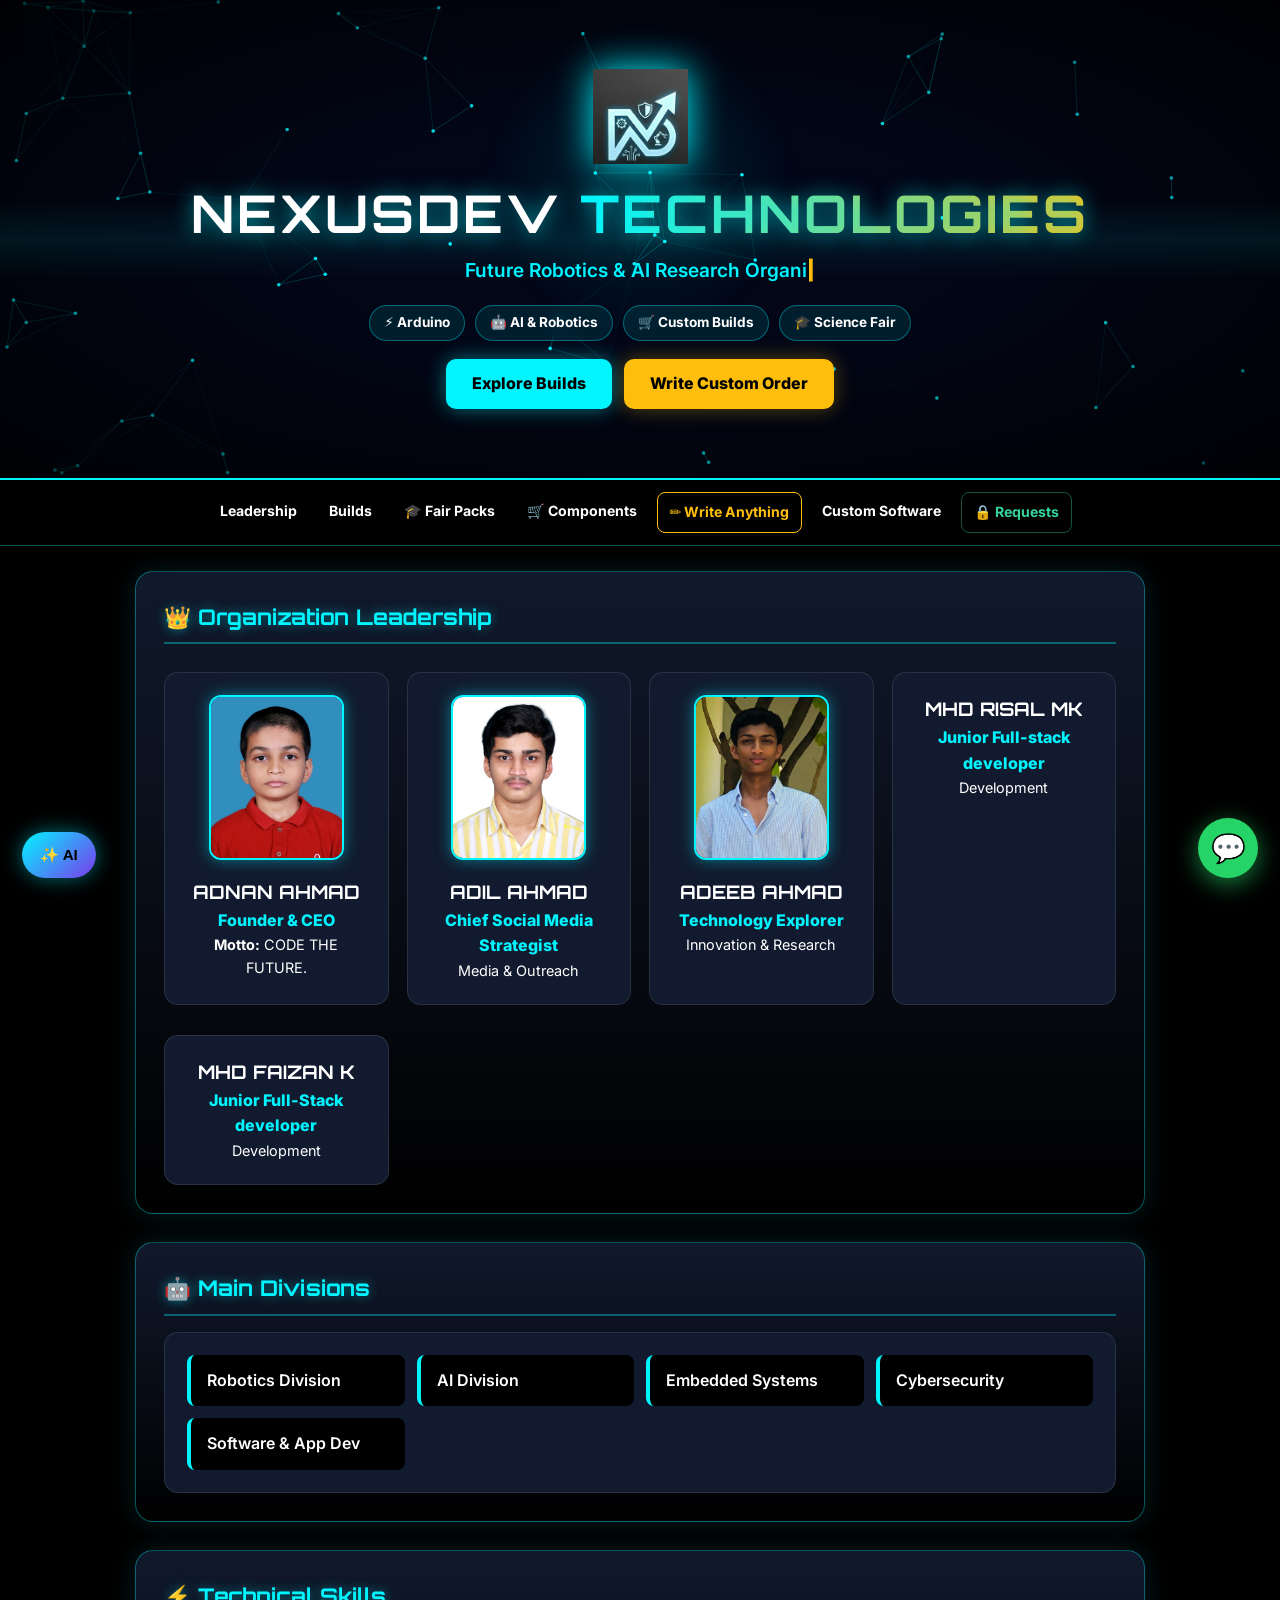
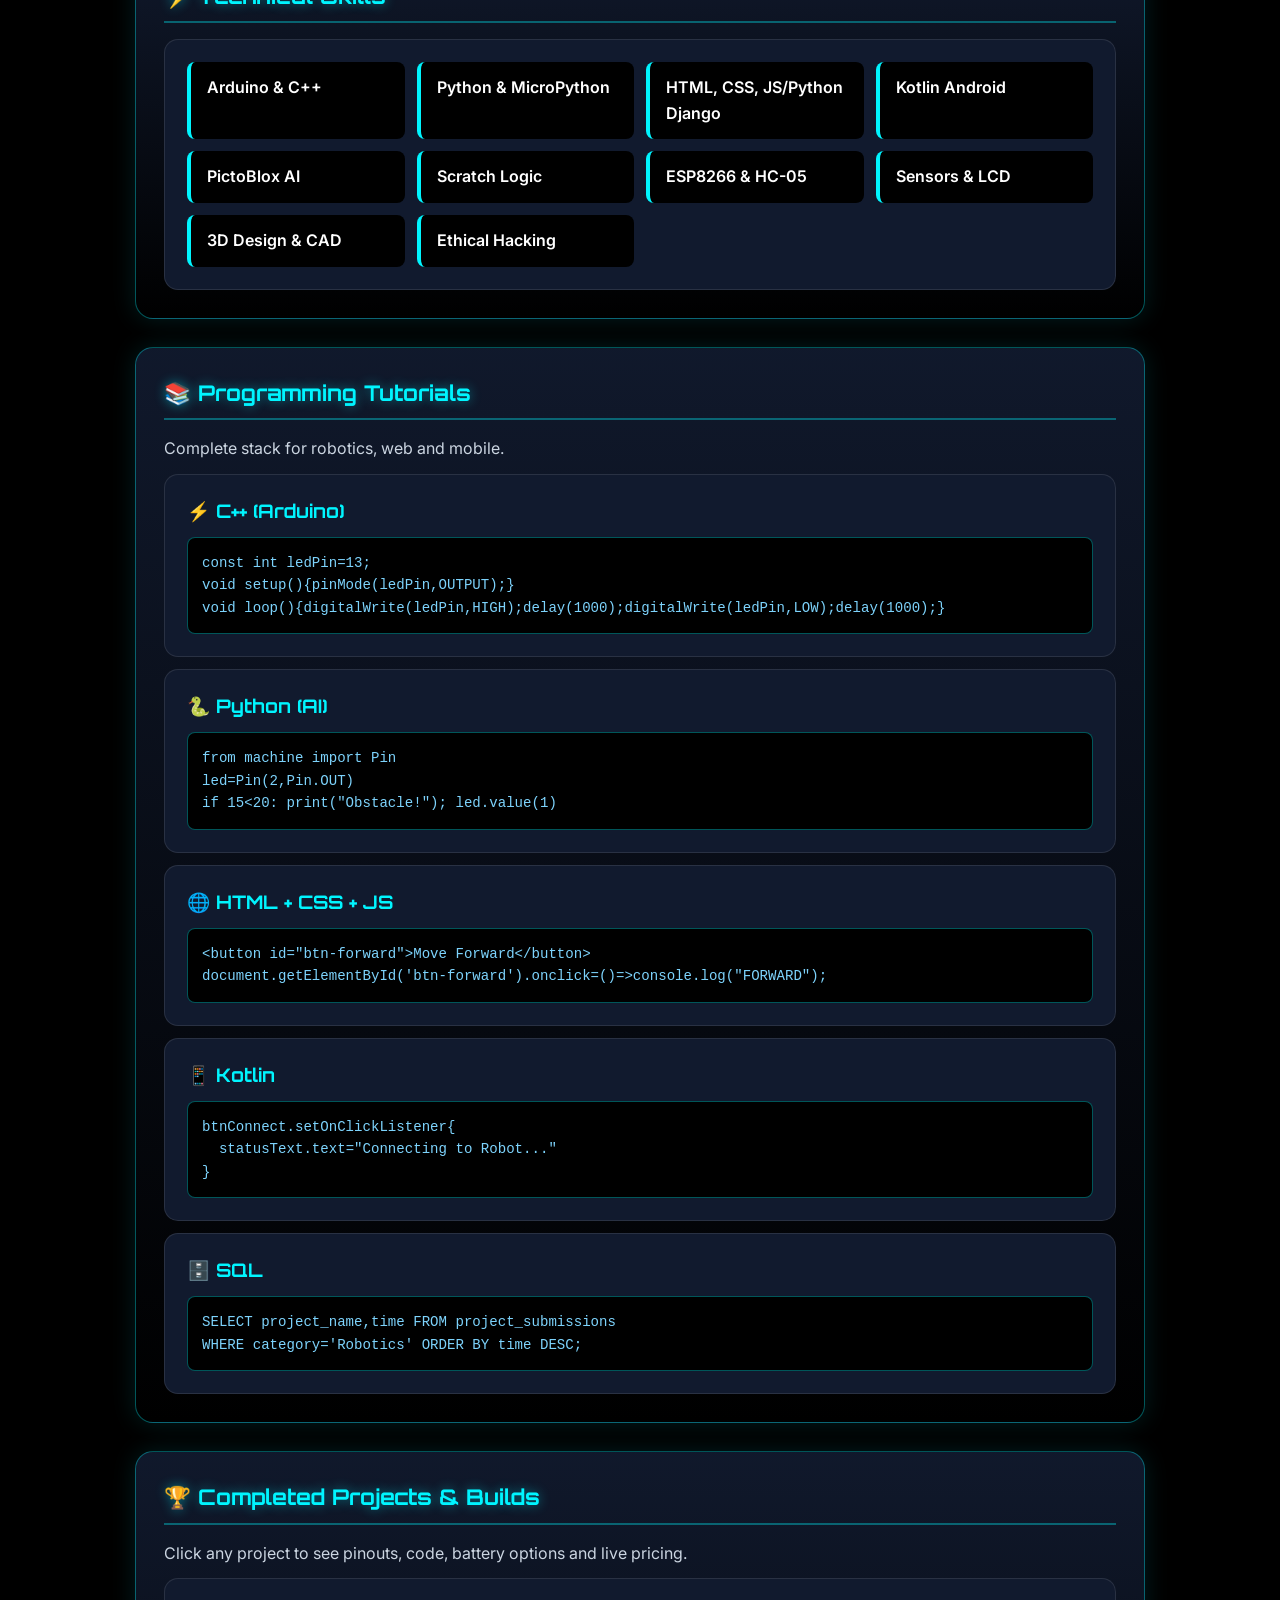
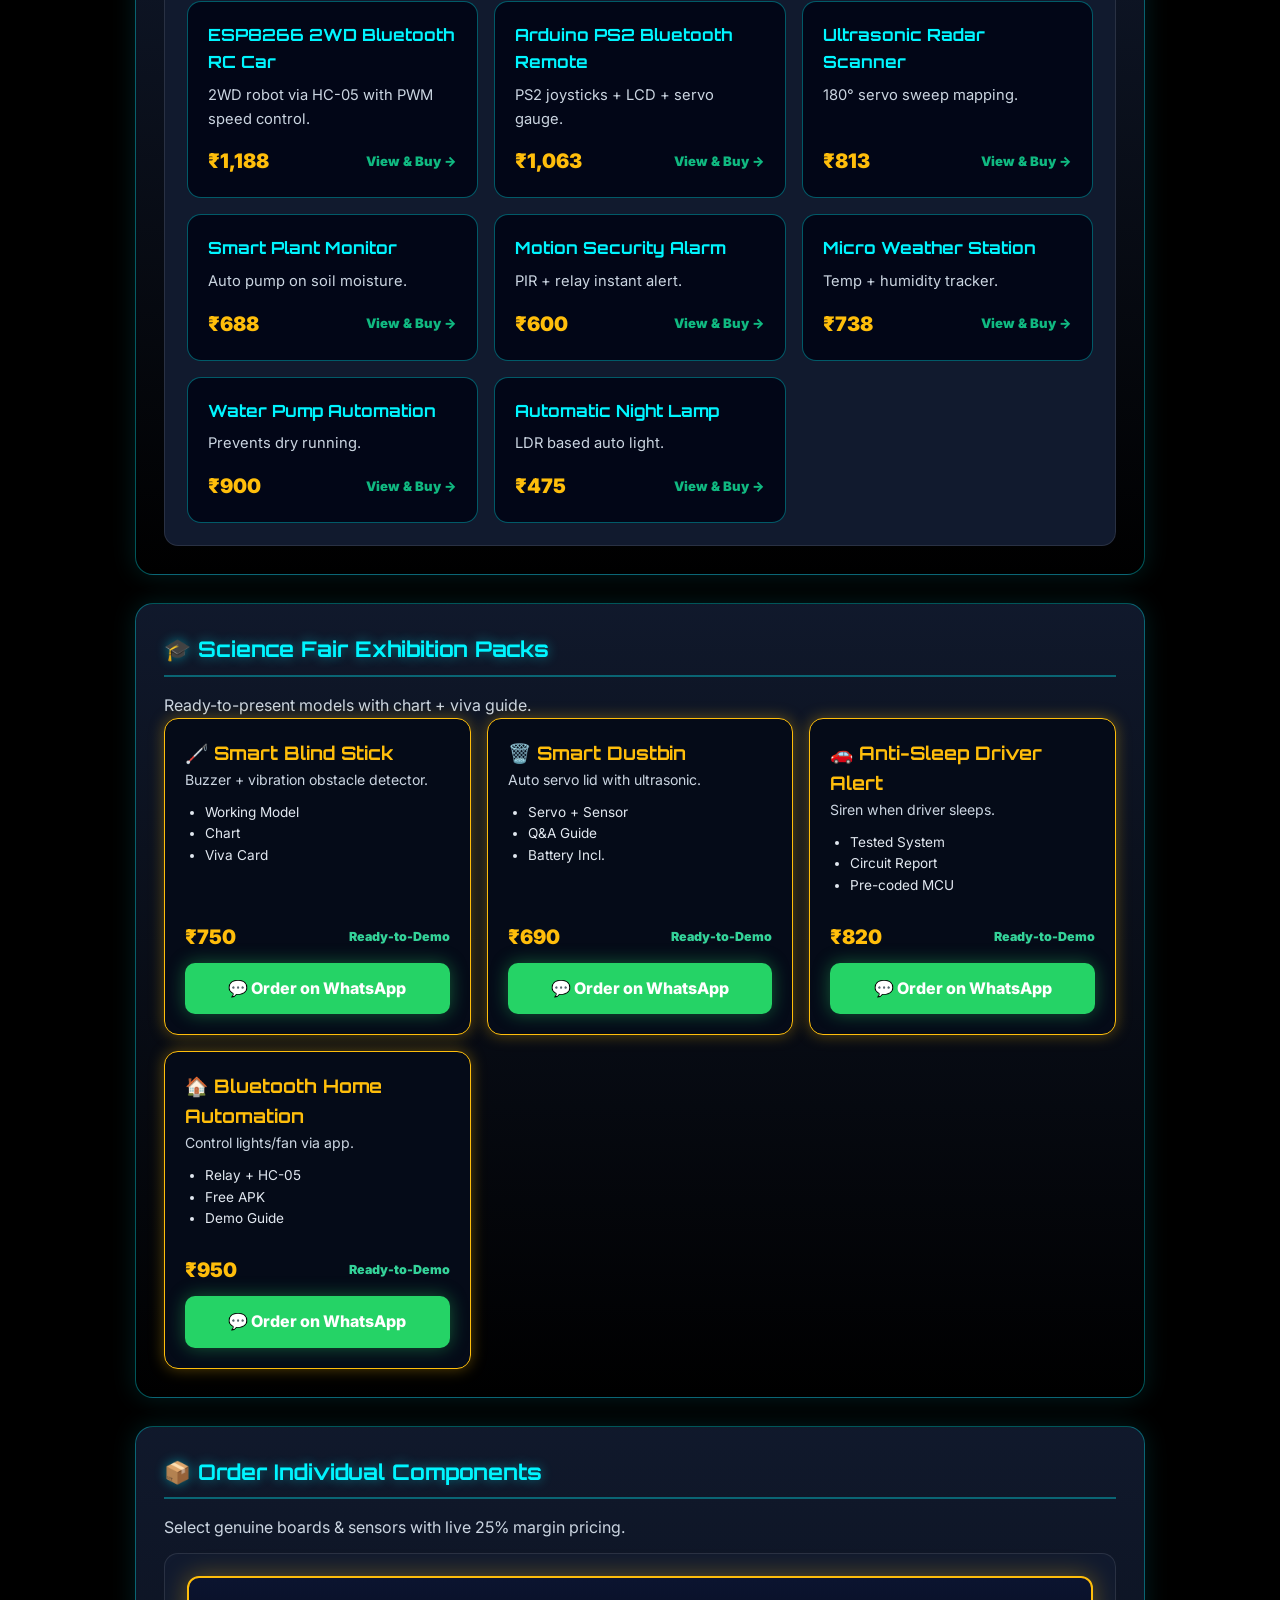
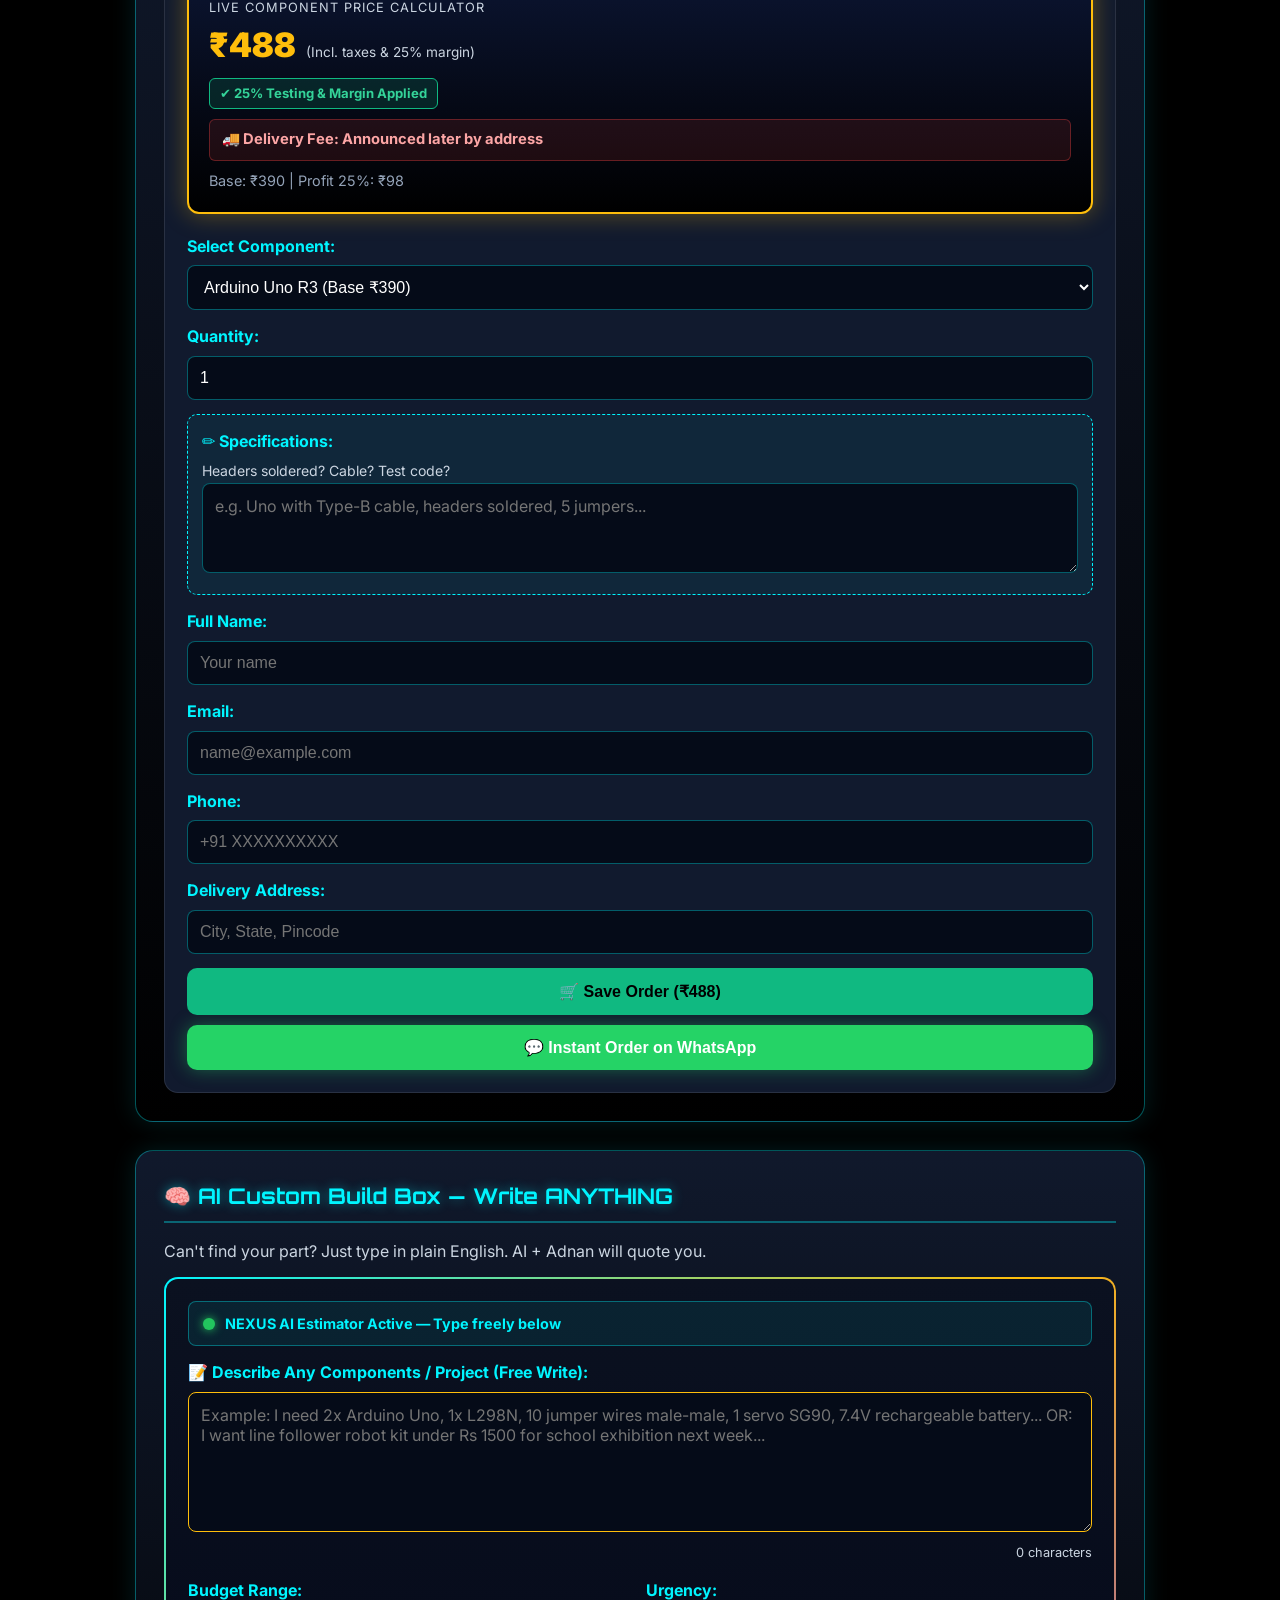
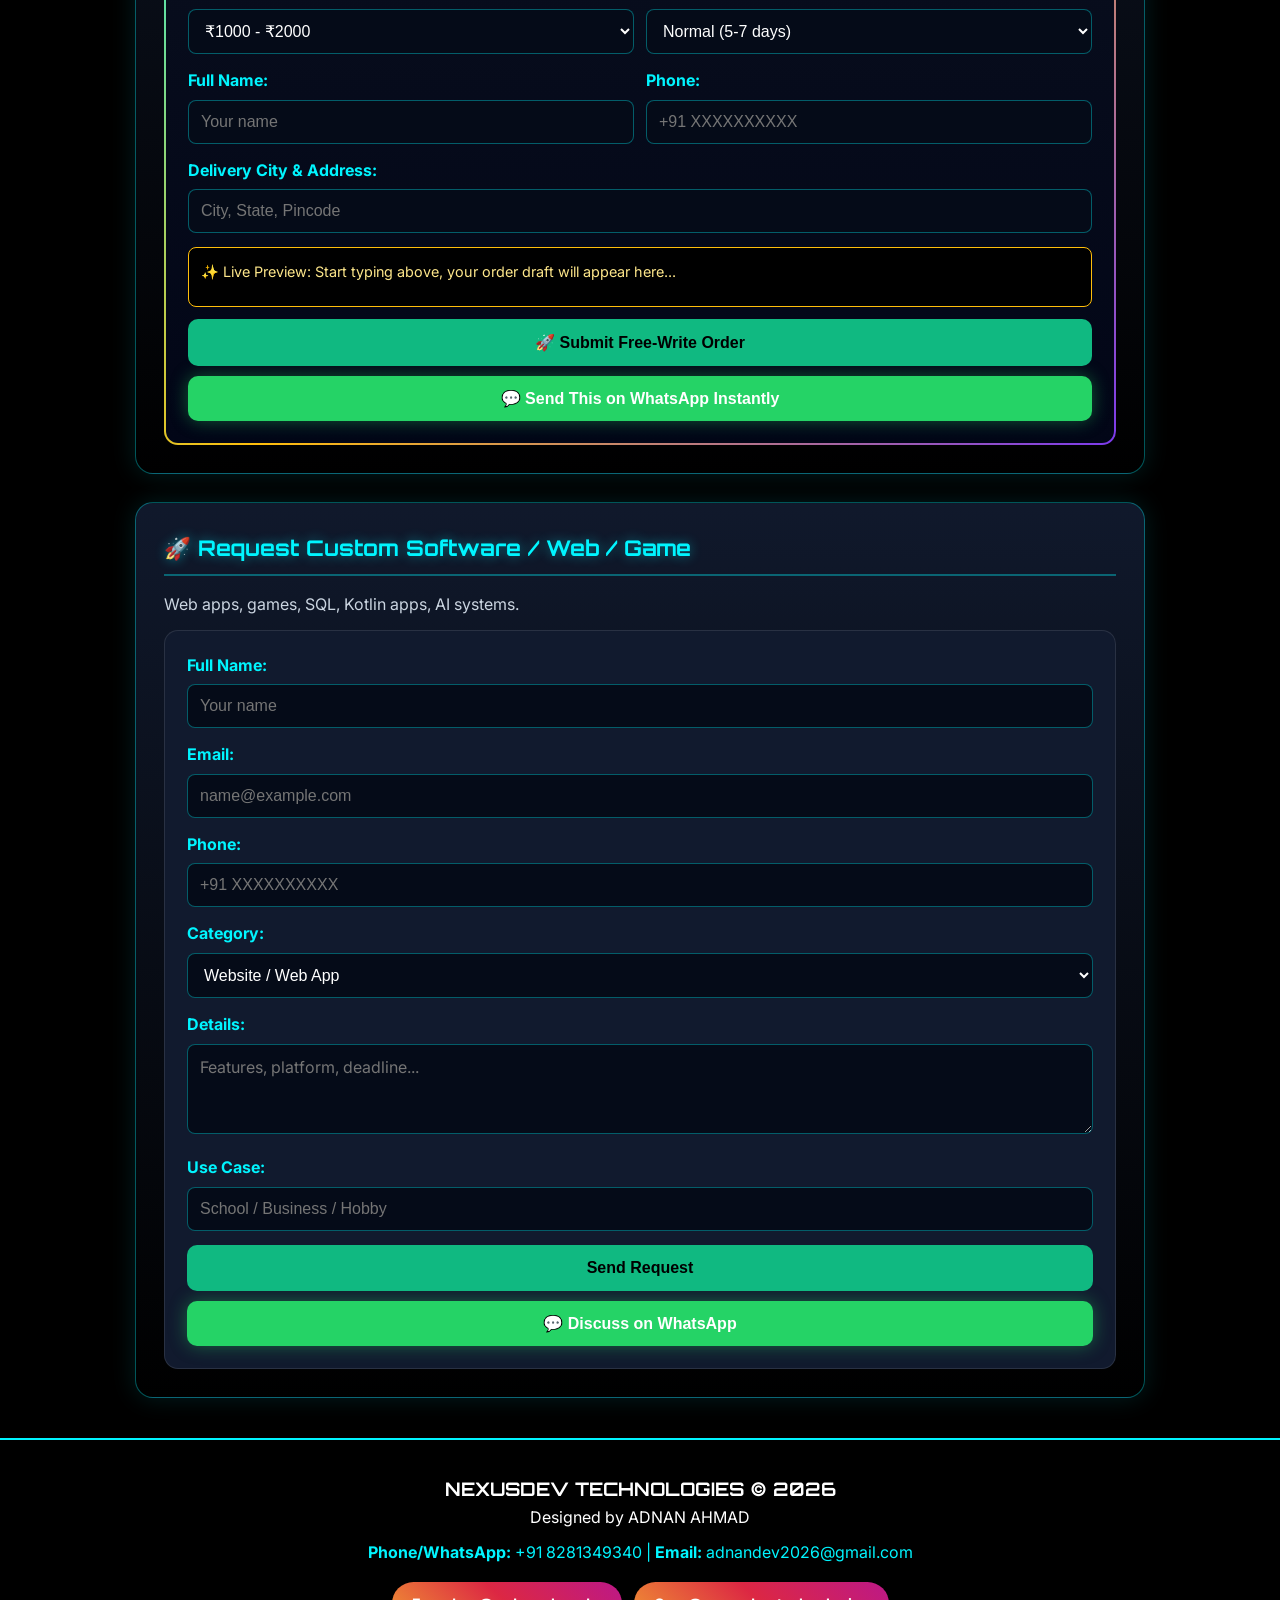
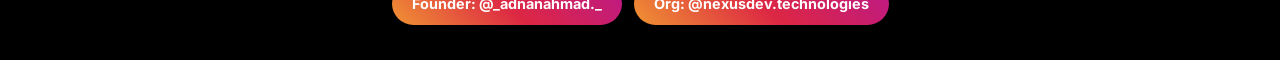
==== commit 384bb1f0: "Update index.html" ====
--- a/index.html
+++ b/index.html
@@ -62,8 +62,8 @@
 <div class="card tilt" style="text-align:center"><img src="adnan.jpg" alt="Adnan Ahmad" class="profile-img" onerror="this.style.display='none'"/><h3>ADNAN AHMAD</h3><p class="highlight">Founder & CEO</p><p style="font-size:.9rem"><strong>Motto:</strong> CODE THE FUTURE.</p></div>
 <div class="card tilt" style="text-align:center"><img src="adil.jpg" alt="Adil Ahmad" class="profile-img" onerror="this.style.display='none'"/><h3>ADIL AHMAD</h3><p class="highlight">Chief Social Media Strategist</p><p style="font-size:.9rem">Media & Outreach</p></div>
 <div class="card tilt" style="text-align:center"><img src="adeeb.jpg" alt="Adeeb Ahmad" class="profile-img" onerror="this.style.display='none'"/><h3>ADEEB AHMAD</h3><p class="highlight">Technology Explorer</p><p style="font-size:.9rem">Innovation & Research</p></div>
-  <div class="card tilt" style="text-align:center"><img src="adeeb.jpg" alt="Adeeb Ahmad" class="profile-img" onerror="this.style.display='none'"/><h3>ADEEB AHMAD</h3><p class="highlight">Technology Explorer</p><p style="font-size:.9rem">Innovation & Research</p></div>
-  <div class="card tilt" style="text-align:center"><img src="adeeb.jpg" alt="Adeeb Ahmad" class="profile-img" onerror="this.style.display='none'"/><h3>ADEEB AHMAD</h3><p class="highlight">Technology Explorer</p><p style="font-size:.9rem">Innovation & Research</p></div>
+  <div class="card tilt" style="text-align:center"><img src="" alt="MHD RISAL MK" class="profile-img" onerror="this.style.display='none'"/><h3>MHD RISAL MK</h3><p class="highlight">Junior Full-stack developer</p><p style="font-size:.9rem">Development</p></div>
+  <div class="card tilt" style="text-align:center"><img src="" alt="MHD FAIZAN K" class="profile-img" onerror="this.style.display='none'"/><h3>MHD FAIZAN K</h3><p class="highlight">Junior Full-Stack developer</p><p style="font-size:.9rem">Development</p></div>
 </div></section>
 
 <section id="divisions" class="reveal"><h2>🤖 Main Divisions</h2><div class="card"><ul class="grid-list"><li class="grid-item">Robotics Division</li><li class="grid-item">AI Division</li><li class="grid-item">Embedded Systems</li><li class="grid-item">Cybersecurity</li><li class="grid-item">Software & App Dev</li></ul></div></section>
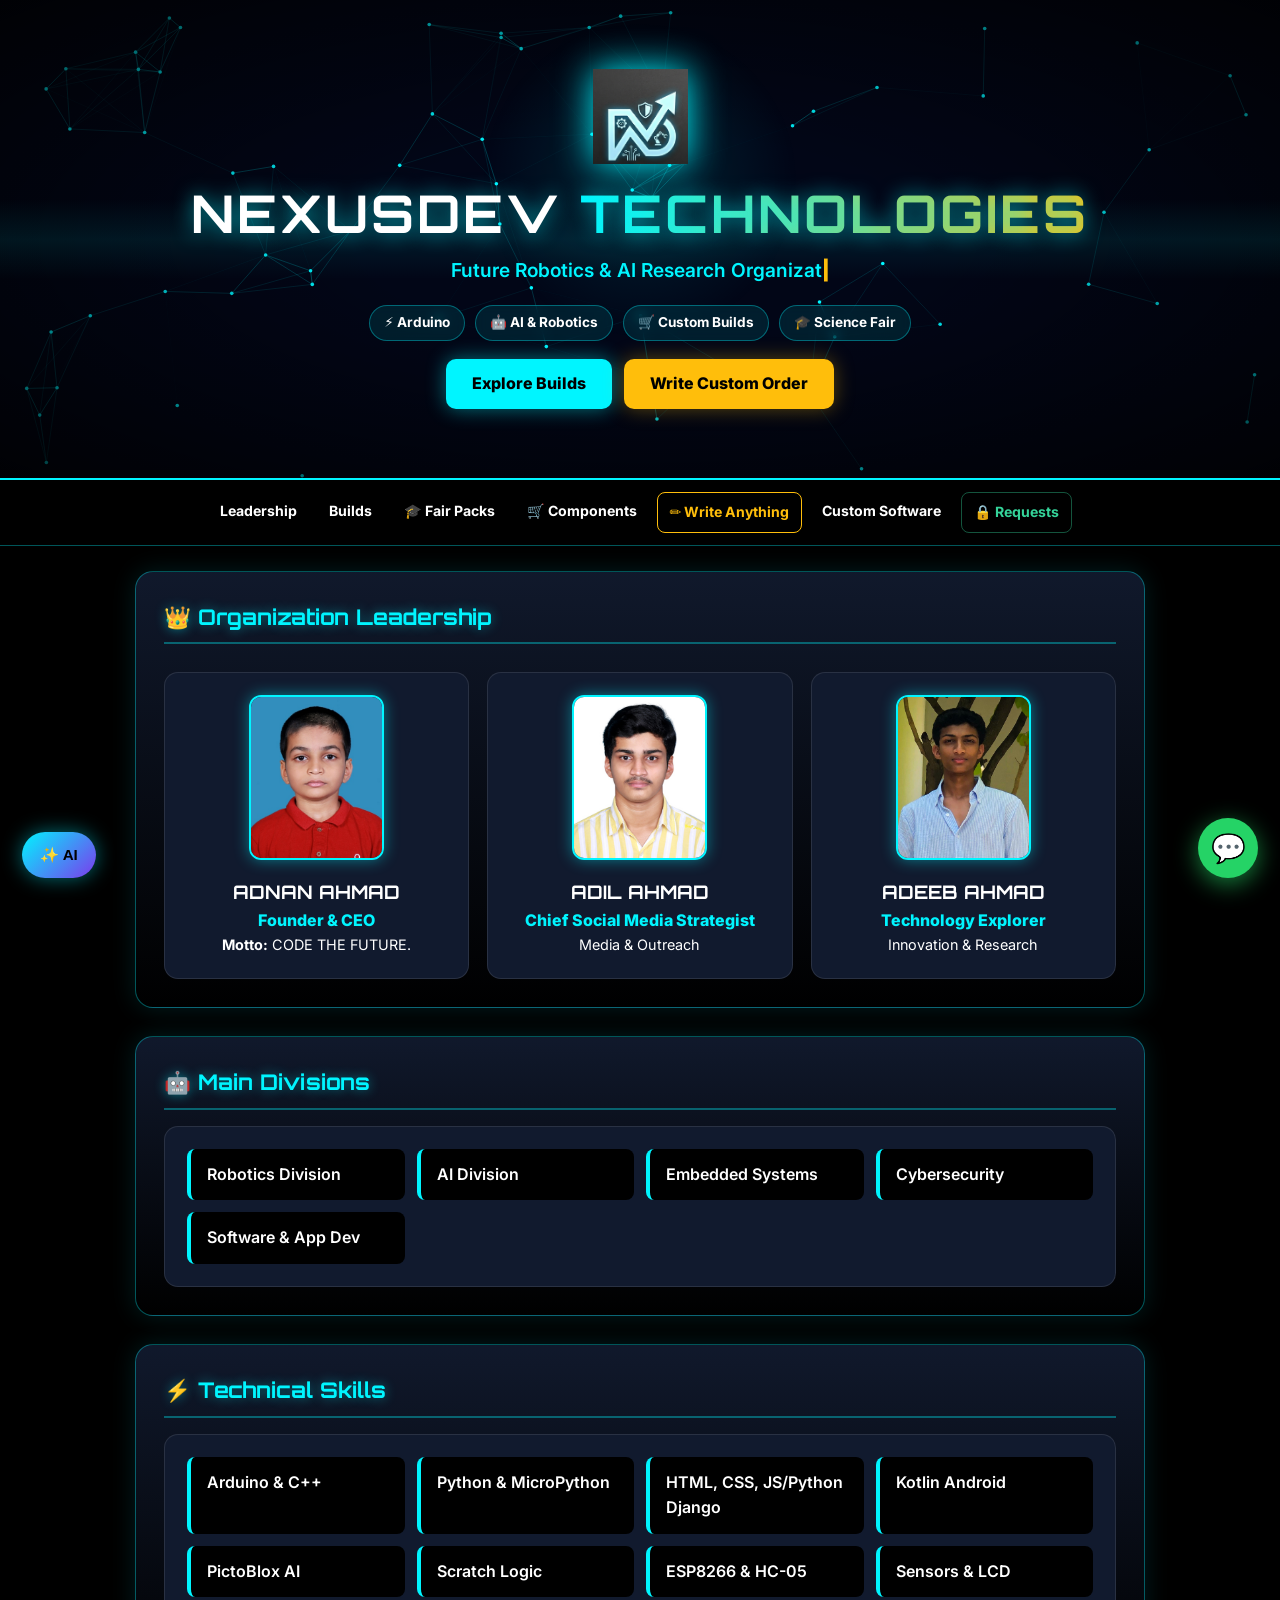
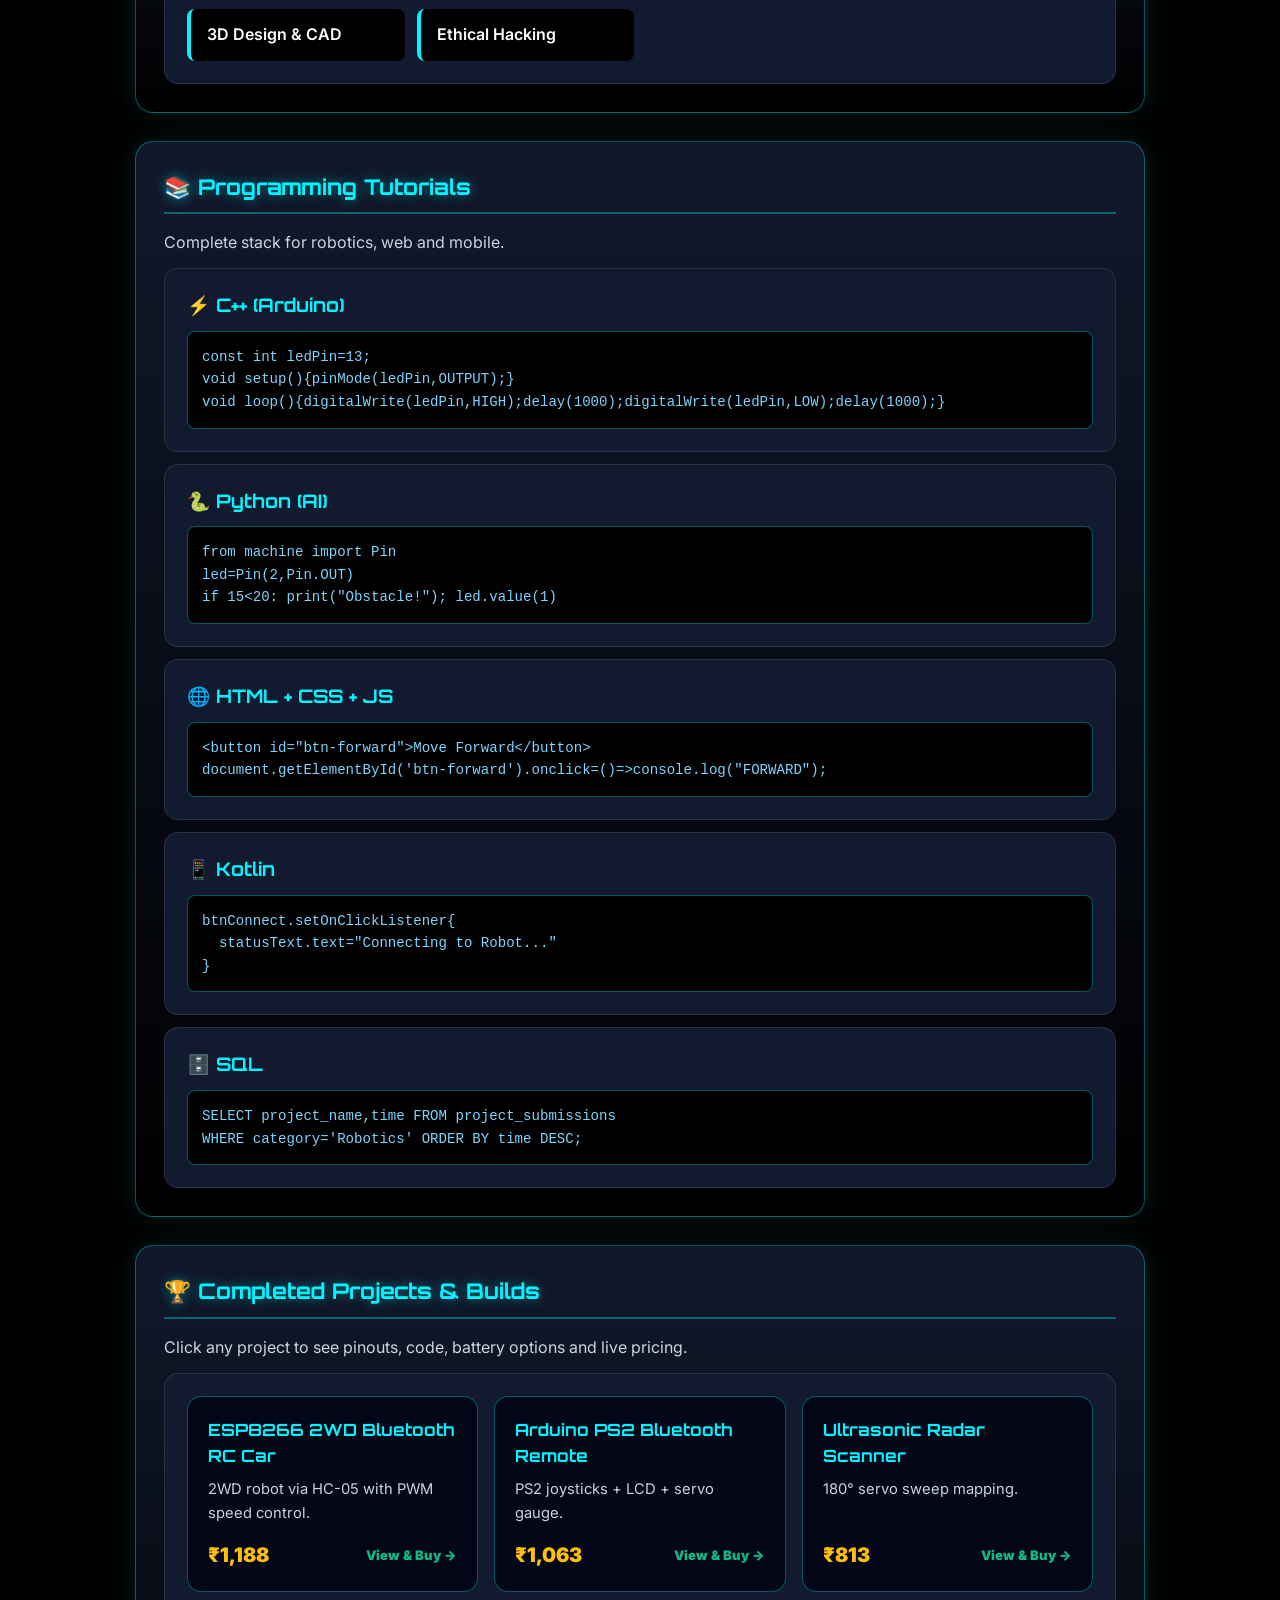
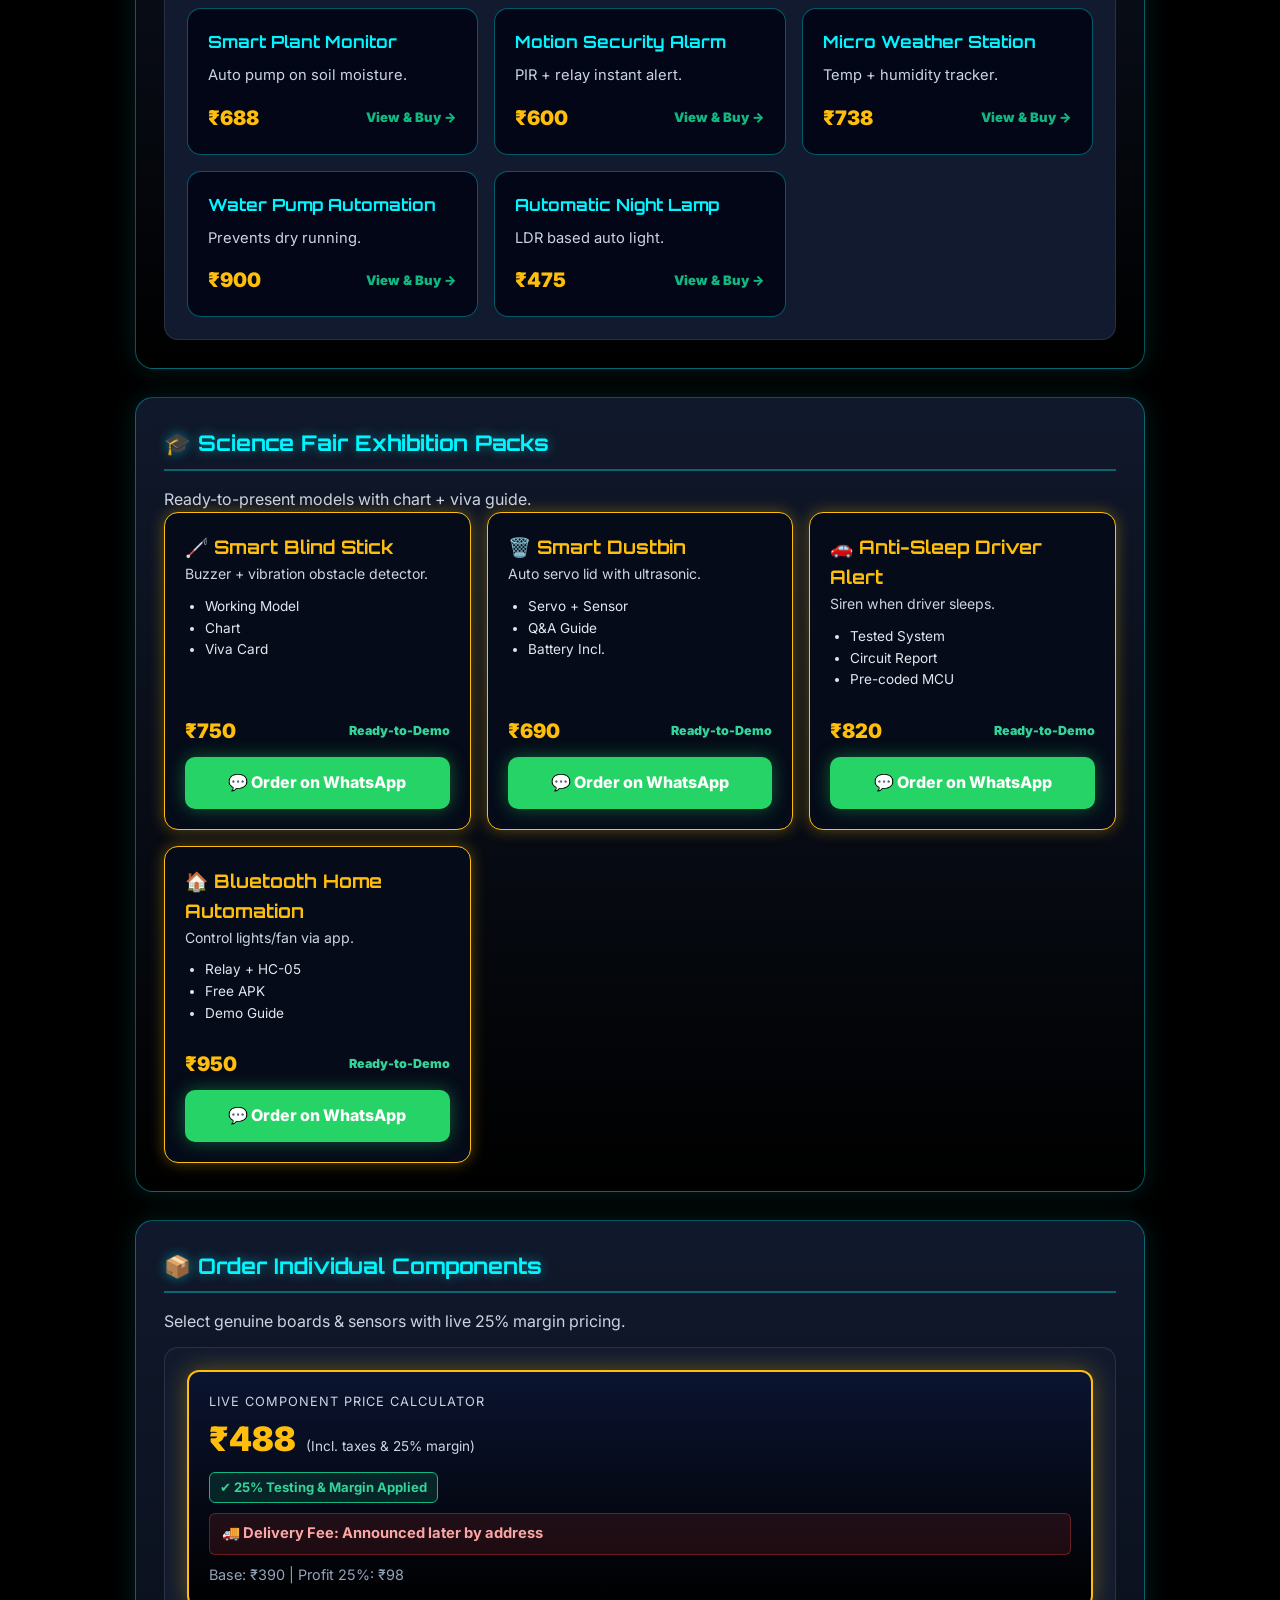
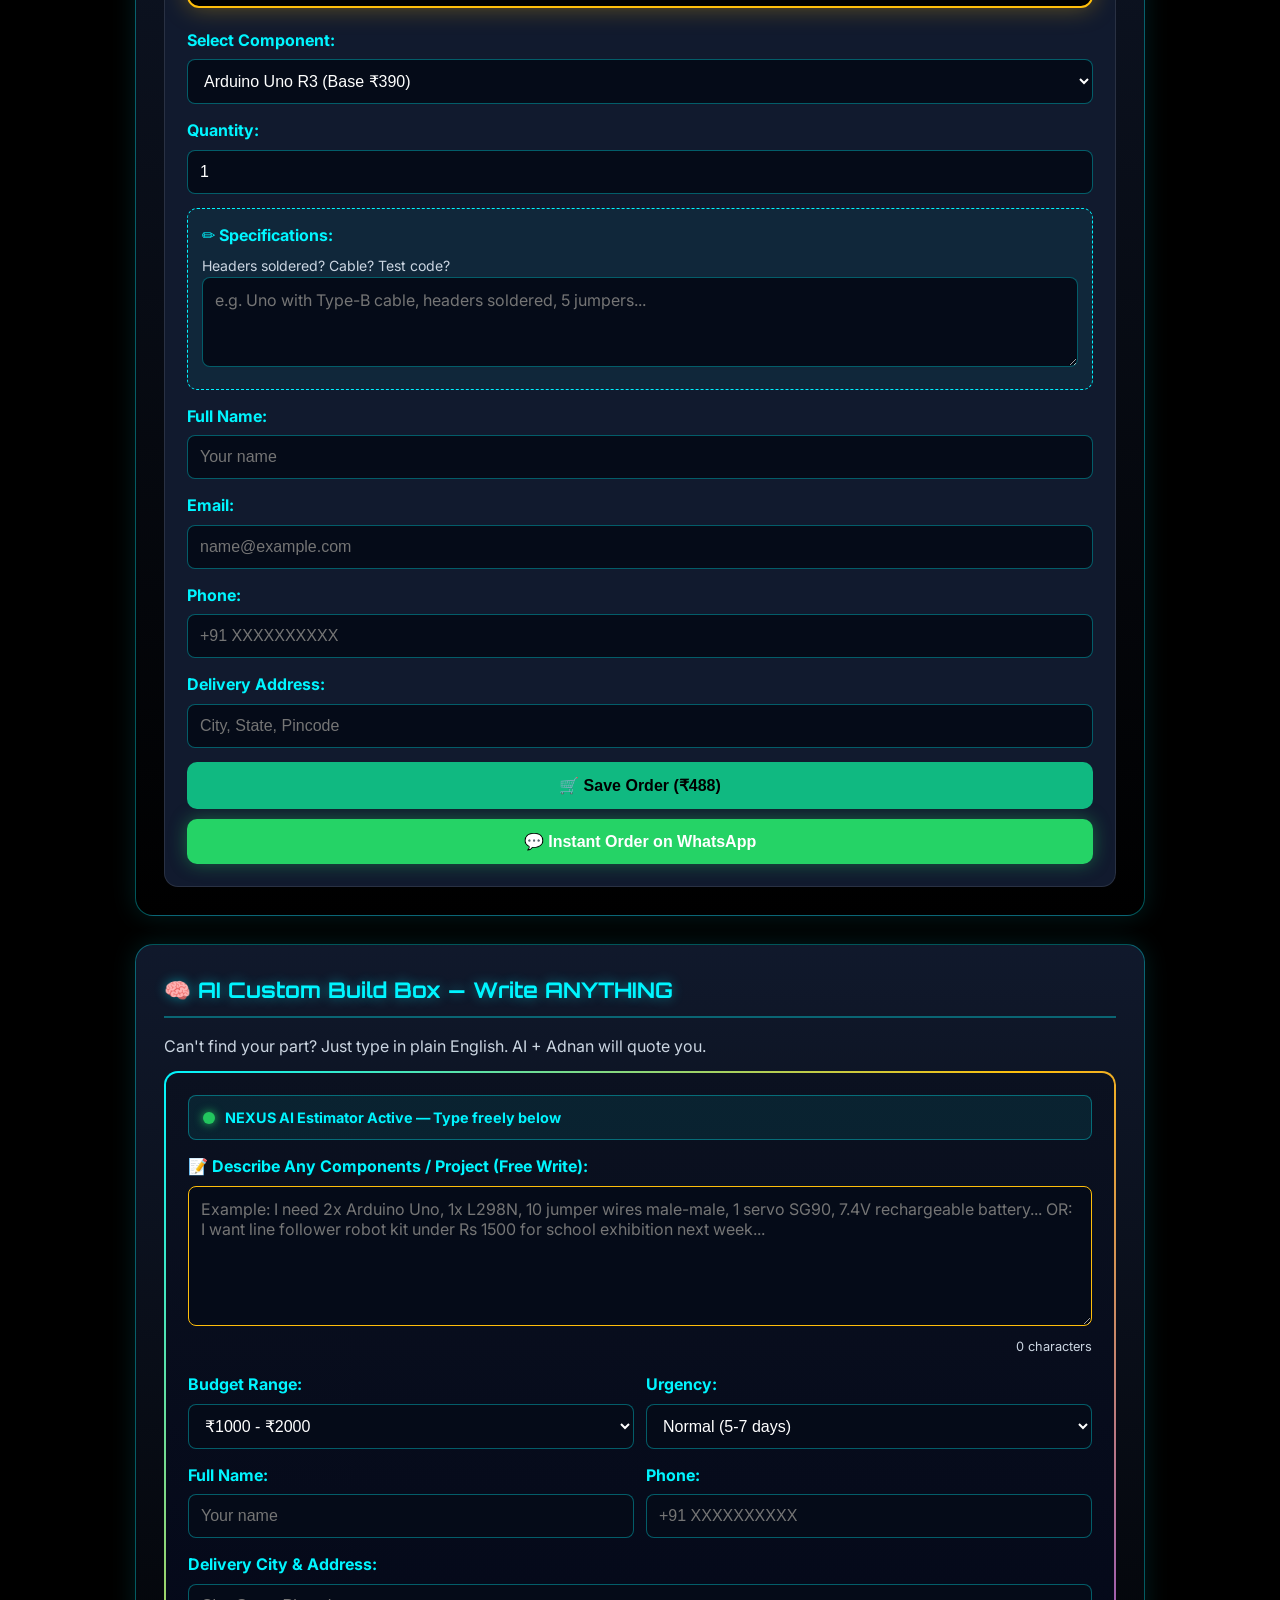
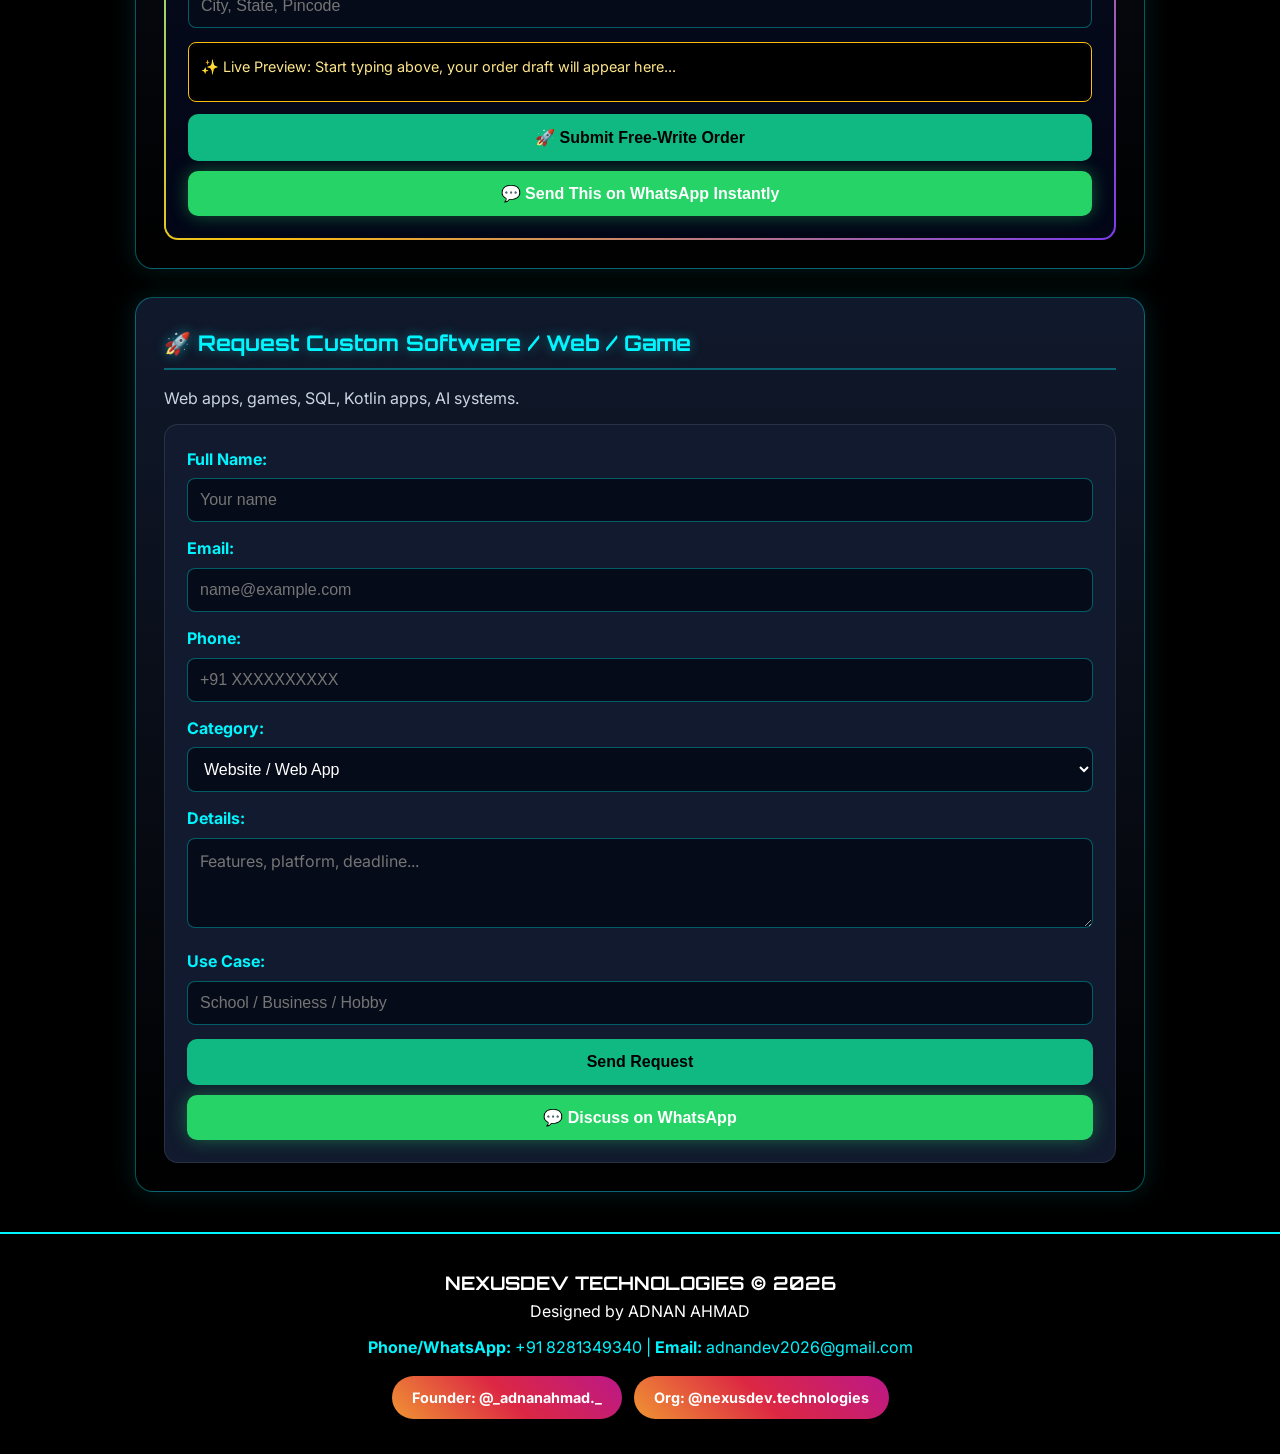
==== commit 3912c782: "Update index.html" ====
--- a/index.html
+++ b/index.html
@@ -62,8 +62,6 @@
 <div class="card tilt" style="text-align:center"><img src="adnan.jpg" alt="Adnan Ahmad" class="profile-img" onerror="this.style.display='none'"/><h3>ADNAN AHMAD</h3><p class="highlight">Founder & CEO</p><p style="font-size:.9rem"><strong>Motto:</strong> CODE THE FUTURE.</p></div>
 <div class="card tilt" style="text-align:center"><img src="adil.jpg" alt="Adil Ahmad" class="profile-img" onerror="this.style.display='none'"/><h3>ADIL AHMAD</h3><p class="highlight">Chief Social Media Strategist</p><p style="font-size:.9rem">Media & Outreach</p></div>
 <div class="card tilt" style="text-align:center"><img src="adeeb.jpg" alt="Adeeb Ahmad" class="profile-img" onerror="this.style.display='none'"/><h3>ADEEB AHMAD</h3><p class="highlight">Technology Explorer</p><p style="font-size:.9rem">Innovation & Research</p></div>
-  <div class="card tilt" style="text-align:center"><img src="" alt="MHD RISAL MK" class="profile-img" onerror="this.style.display='none'"/><h3>MHD RISAL MK</h3><p class="highlight">Junior Full-stack developer</p><p style="font-size:.9rem">Development</p></div>
-  <div class="card tilt" style="text-align:center"><img src="" alt="MHD FAIZAN K" class="profile-img" onerror="this.style.display='none'"/><h3>MHD FAIZAN K</h3><p class="highlight">Junior Full-Stack developer</p><p style="font-size:.9rem">Development</p></div>
 </div></section>
 
 <section id="divisions" class="reveal"><h2>🤖 Main Divisions</h2><div class="card"><ul class="grid-list"><li class="grid-item">Robotics Division</li><li class="grid-item">AI Division</li><li class="grid-item">Embedded Systems</li><li class="grid-item">Cybersecurity</li><li class="grid-item">Software & App Dev</li></ul></div></section>
